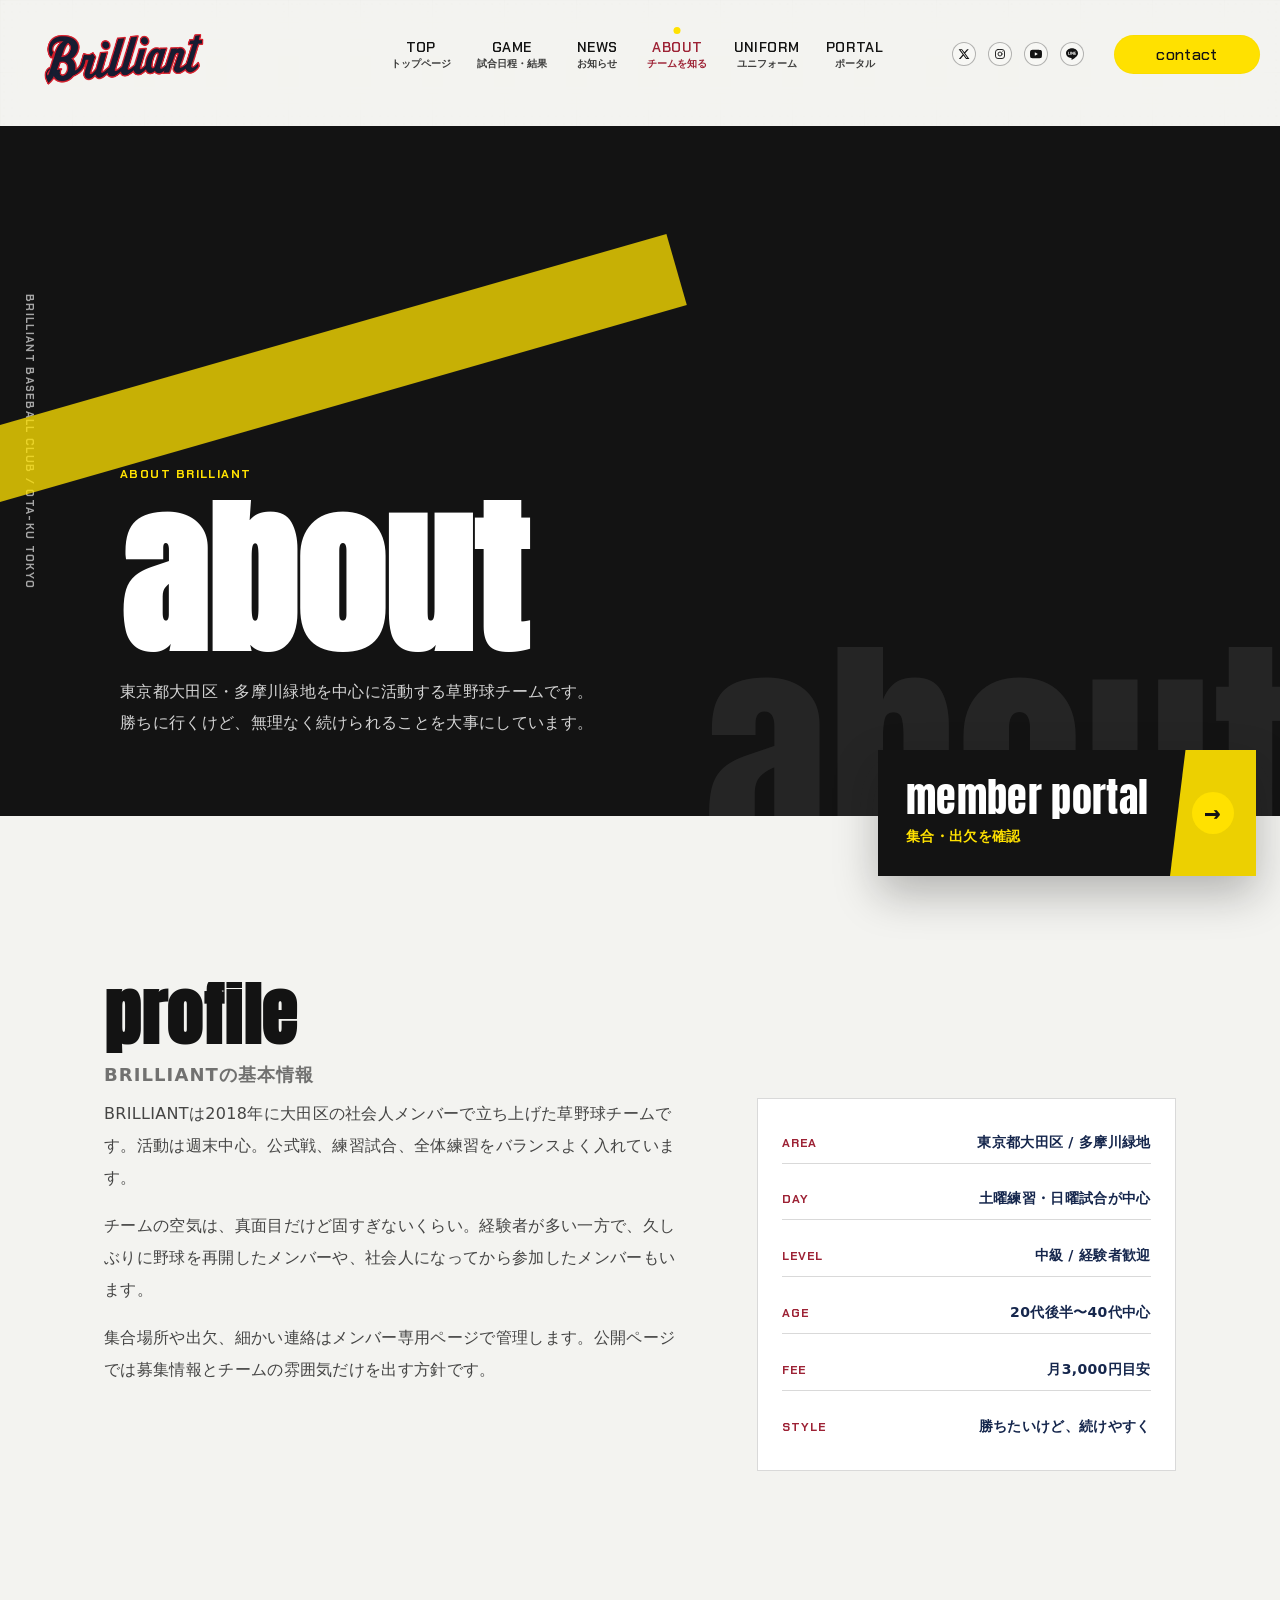
==== about.html @ ccdd15e2 "BRILLIANT草野球チームサイト 初回公開" ====
<!DOCTYPE html>
<html lang="ja">
<head>
<meta charset="UTF-8">
<meta name="viewport" content="width=device-width, initial-scale=1.0">
<title>ABOUT | BRILLIANT チーム紹介</title>
<meta name="description" content="BRILLIANTの活動エリア、レベル感、雰囲気、参加頻度、会費。">
<meta property="og:title" content="ABOUT | BRILLIANT チーム紹介">
<meta property="og:description" content="東京都大田区を拠点に活動する草野球チームBRILLIANTの紹介。">
<meta property="og:image" content="https://328ry.github.io/brilliant-baseball-club/images/ogp.webp?v=20260604-assets">
<meta property="og:type" content="website">
<meta property="og:url" content="https://328ry.github.io/brilliant-baseball-club/about.html">
<meta name="twitter:card" content="summary_large_image">
<meta name="twitter:image" content="https://328ry.github.io/brilliant-baseball-club/images/ogp.webp?v=20260604-assets">
<link rel="icon" href="images/favicon-transparent-192.webp?v=20260610-anim1" type="image/webp">
<link rel="preconnect" href="https://fonts.googleapis.com">
<link rel="preconnect" href="https://fonts.gstatic.com" crossorigin>
<link rel="stylesheet" href="https://fonts.googleapis.com/css2?family=Anton&family=Chakra+Petch:wght@400;500;600;700&display=swap">
<link rel="stylesheet" href="style.css?v=20260610-anim1">
<link rel="canonical" href="https://328ry.github.io/brilliant-baseball-club/about.html">
<script type="application/ld+json">
{
  "@context": "https://schema.org",
  "@type": "SportsTeam",
  "name": "BRILLIANT",
  "alternateName": "BRILLIANT Baseball Club",
  "sport": "Baseball",
  "foundingDate": "2018",
  "areaServed": "東京都大田区",
  "location": {
    "@type": "Place",
    "name": "多摩川緑地",
    "address": { "@type": "PostalAddress", "addressRegion": "東京都", "addressLocality": "大田区", "addressCountry": "JP" }
  },
  "memberOf": { "@type": "SportsOrganization", "name": "東京シニア野球連盟 大田支部" }
}
</script>
</head>
<body>
<a class="skip-link" href="#main">メインコンテンツへスキップ</a>

<header class="site-header" data-header>
  <div class="site-header__inner">
    <a href="index.html" class="site-header__logo" aria-label="BRILLIANT ホームへ">
      <img class="site-header__logo-img" src="images/source_20260604_uniform_assets/brilliant-script-logo-transparent-720.webp?v=20260610-anim1" alt="BRILLIANT">
    </a>
    <nav class="site-nav" data-nav>
      <ul class="site-nav__list">
        <li><a href="index.html" class="site-nav__link"><span>TOP</span><small>トップページ</small></a></li>
        <li><a href="games.html" class="site-nav__link"><span>GAME</span><small>試合日程・結果</small></a></li>
        <li><a href="news.html" class="site-nav__link"><span>NEWS</span><small>お知らせ</small></a></li>
        <li><a href="about.html" class="site-nav__link is-current active"><span>ABOUT</span><small>チームを知る</small></a></li>
        <li><a href="gallery.html" class="site-nav__link"><span>UNIFORM</span><small>ユニフォーム</small></a></li>
        <li><a href="member.html" class="site-nav__link"><span>PORTAL</span><small>ポータル</small></a></li>
        <li class="site-nav__mobile-contact"><a href="join.html" class="site-nav__link site-nav__link--cta"><span>CONTACT</span><small>お問い合わせ</small></a></li>
      </ul>
    <div class="site-nav__socials" aria-label="SNSリンク">
      <a href="join.html#contact" aria-label="X"><svg viewBox="0 0 24 24" fill="currentColor" aria-hidden="true"><path d="M18.244 2.25h3.308l-7.227 8.26 8.502 11.24H16.17l-5.214-6.817L4.99 21.75H1.68l7.73-8.835L1.254 2.25H8.08l4.713 6.231zm-1.161 17.52h1.833L7.084 4.126H5.117z"/></svg></a>
      <a href="join.html#contact" aria-label="Instagram"><svg viewBox="0 0 24 24" fill="none" stroke="currentColor" stroke-width="1.8" stroke-linecap="round" stroke-linejoin="round" aria-hidden="true"><rect x="3" y="3" width="18" height="18" rx="5"/><circle cx="12" cy="12" r="4"/><circle cx="17.5" cy="6.5" r="0.9" fill="currentColor" stroke="none"/></svg></a>
      <a href="join.html#contact" aria-label="YouTube"><svg viewBox="0 0 24 24" fill="currentColor" aria-hidden="true"><path d="M23.5 6.2a3 3 0 0 0-2.1-2.1C19.5 3.5 12 3.5 12 3.5s-7.5 0-9.4.5A3 3 0 0 0 .5 6.2C0 8.1 0 12 0 12s0 3.9.5 5.8a3 3 0 0 0 2.1 2.1c1.9.5 9.4.5 9.4.5s7.5 0 9.4-.5a3 3 0 0 0 2.1-2.1C24 15.9 24 12 24 12s0-3.9-.5-5.8zM9.6 15.5V8.5L15.7 12 9.6 15.5z"/></svg></a>
      <a href="join.html#contact" aria-label="LINE"><svg viewBox="0 0 24 24" fill="currentColor" aria-hidden="true"><path d="M19.37 9.86c.35 0 .63.29.63.63s-.28.63-.63.63h-1.76v1.13h1.76c.35 0 .63.28.63.63 0 .35-.28.63-.63.63h-2.39c-.35 0-.63-.28-.63-.63V8.11c0-.35.28-.63.63-.63h2.39c.35 0 .63.28.63.63 0 .35-.28.63-.63.63h-1.76v1.13h1.76zm-3.86 3.02c0 .27-.17.51-.43.6-.06.02-.13.03-.2.03-.21 0-.39-.09-.51-.25l-2.44-3.32v2.94c0 .35-.28.63-.63.63s-.63-.28-.63-.63V8.11c0-.27.17-.51.43-.6.06-.02.14-.03.2-.03.2 0 .38.1.5.25l2.46 3.33V8.11c0-.35.28-.63.63-.63s.63.28.63.63v4.77zm-5.74 0c0 .35-.28.63-.63.63s-.63-.28-.63-.63V8.11c0-.35.28-.63.63-.63s.63.28.63.63v4.77zm-2.47.63H4.92c-.35 0-.63-.28-.63-.63V8.11c0-.35.28-.63.63-.63s.63.28.63.63v4.14h1.75c.35 0 .63.28.63.63s-.28.63-.63.63M24 10.31C24 4.94 18.62.57 12 .57S0 4.94 0 10.31c0 4.81 4.27 8.84 10.04 9.61.39.08.92.26 1.06.59.12.3.08.77.04 1.08l-.16 1.02c-.05.3-.24 1.19 1.05.65 1.29-.54 6.92-4.08 9.44-6.98C23.18 14.39 24 12.46 24 10.31"/></svg></a>
    </div>
    </nav>
    <div class="site-header__socials" aria-label="SNSリンク">
      <a href="join.html#contact" aria-label="X"><svg viewBox="0 0 24 24" fill="currentColor" aria-hidden="true"><path d="M18.244 2.25h3.308l-7.227 8.26 8.502 11.24H16.17l-5.214-6.817L4.99 21.75H1.68l7.73-8.835L1.254 2.25H8.08l4.713 6.231zm-1.161 17.52h1.833L7.084 4.126H5.117z"/></svg></a>
      <a href="join.html#contact" aria-label="Instagram"><svg viewBox="0 0 24 24" fill="none" stroke="currentColor" stroke-width="1.8" stroke-linecap="round" stroke-linejoin="round" aria-hidden="true"><rect x="3" y="3" width="18" height="18" rx="5"/><circle cx="12" cy="12" r="4"/><circle cx="17.5" cy="6.5" r="0.9" fill="currentColor" stroke="none"/></svg></a>
      <a href="join.html#contact" aria-label="YouTube"><svg viewBox="0 0 24 24" fill="currentColor" aria-hidden="true"><path d="M23.5 6.2a3 3 0 0 0-2.1-2.1C19.5 3.5 12 3.5 12 3.5s-7.5 0-9.4.5A3 3 0 0 0 .5 6.2C0 8.1 0 12 0 12s0 3.9.5 5.8a3 3 0 0 0 2.1 2.1c1.9.5 9.4.5 9.4.5s7.5 0 9.4-.5a3 3 0 0 0 2.1-2.1C24 15.9 24 12 24 12s0-3.9-.5-5.8zM9.6 15.5V8.5L15.7 12 9.6 15.5z"/></svg></a>
      <a href="join.html#contact" aria-label="LINE"><svg viewBox="0 0 24 24" fill="currentColor" aria-hidden="true"><path d="M19.37 9.86c.35 0 .63.29.63.63s-.28.63-.63.63h-1.76v1.13h1.76c.35 0 .63.28.63.63 0 .35-.28.63-.63.63h-2.39c-.35 0-.63-.28-.63-.63V8.11c0-.35.28-.63.63-.63h2.39c.35 0 .63.28.63.63 0 .35-.28.63-.63.63h-1.76v1.13h1.76zm-3.86 3.02c0 .27-.17.51-.43.6-.06.02-.13.03-.2.03-.21 0-.39-.09-.51-.25l-2.44-3.32v2.94c0 .35-.28.63-.63.63s-.63-.28-.63-.63V8.11c0-.27.17-.51.43-.6.06-.02.14-.03.2-.03.2 0 .38.1.5.25l2.46 3.33V8.11c0-.35.28-.63.63-.63s.63.28.63.63v4.77zm-5.74 0c0 .35-.28.63-.63.63s-.63-.28-.63-.63V8.11c0-.35.28-.63.63-.63s.63.28.63.63v4.77zm-2.47.63H4.92c-.35 0-.63-.28-.63-.63V8.11c0-.35.28-.63.63-.63s.63.28.63.63v4.14h1.75c.35 0 .63.28.63.63s-.28.63-.63.63M24 10.31C24 4.94 18.62.57 12 .57S0 4.94 0 10.31c0 4.81 4.27 8.84 10.04 9.61.39.08.92.26 1.06.59.12.3.08.77.04 1.08l-.16 1.02c-.05.3-.24 1.19 1.05.65 1.29-.54 6.92-4.08 9.44-6.98C23.18 14.39 24 12.46 24 10.31"/></svg></a>
    </div>
    <a class="site-header__contact" href="join.html">contact</a>
    <button class="nav-toggle" data-nav-toggle aria-label="メニューを開く" aria-expanded="false">
      <span></span><span></span><span></span>
    </button>
  </div>
</header>

<a class="av-ticket" href="member.html">
  <span>member portal</span>
  <b>集合・出欠を確認</b>
</a>

<main id="main" class="av-subpage av-subpage--about">
<section class="page-hero">
  <div class="page-hero__media">
    <img src="images/hero-team.webp" alt="">
  </div>
  <div class="page-hero__inner">
    <p class="page-hero__eyebrow">ABOUT BRILLIANT</p>
    <h1 class="page-hero__title">about</h1>
    <p class="page-hero__lead">東京都大田区・多摩川緑地を中心に活動する草野球チームです。<br>勝ちに行くけど、無理なく続けられることを大事にしています。</p>
  </div>
</section>

<section class="team-story js-fadeup fade-in">
  <div class="container">
    <div class="section-head">
      <p class="section-head__eyebrow">PROFILE</p>
      <h2 class="section-head__title">BRILLIANTの基本情報</h2>
    </div>
    <div class="team-story__grid">
      <div class="team-story__text">
        <p>BRILLIANTは2018年に大田区の社会人メンバーで立ち上げた草野球チームです。活動は週末中心。公式戦、練習試合、全体練習をバランスよく入れています。</p>
        <p>チームの空気は、真面目だけど固すぎないくらい。経験者が多い一方で、久しぶりに野球を再開したメンバーや、社会人になってから参加したメンバーもいます。</p>
        <p>集合場所や出欠、細かい連絡はメンバー専用ページで管理します。公開ページでは募集情報とチームの雰囲気だけを出す方針です。</p>
      </div>
      <ul class="team-story__facts">
        <li><span>AREA</span><b>東京都大田区 / 多摩川緑地</b></li>
        <li><span>DAY</span><b>土曜練習・日曜試合が中心</b></li>
        <li><span>LEVEL</span><b>中級 / 経験者歓迎</b></li>
        <li><span>AGE</span><b>20代後半〜40代中心</b></li>
        <li><span>FEE</span><b>月3,000円目安</b></li>
        <li><span>STYLE</span><b>勝ちたいけど、続けやすく</b></li>
      </ul>
    </div>
  </div>
</section>

<section class="about-values js-fadeup fade-in">
  <div class="container">
    <div class="section-head">
      <p class="section-head__eyebrow">TEAM STYLE</p>
      <h2 class="section-head__title">大事にしていること</h2>
    </div>
    <ul class="value-grid">
      <li><span>01</span><h3>出欠は早めに</h3><p>人数がギリギリになりやすい草野球だからこそ、参加・欠席・遅刻を早めに共有します。</p></li>
      <li><span>02</span><h3>連絡は見える場所に</h3><p>集合場所、ユニフォーム、雨天判断はメンバー専用ページに集約します。</p></li>
      <li><span>03</span><h3>勝ち負けを引きずりすぎない</h3><p>反省はする。でも次の週にまた来やすい雰囲気を大事にします。</p></li>
    </ul>
  </div>
</section>
</main>

<footer class="site-footer">
  <div class="container">
    <div class="site-footer__top">
      <div class="site-footer__brand">
        <a href="index.html" class="site-footer__logo site-footer__logo--image" aria-label="BRILLIANT ホームへ"><img src="images/source_20260604_uniform_assets/brilliant-script-logo-transparent-720.webp?v=20260610-anim1" alt="BRILLIANT"></a>
        <p class="site-footer__addr">東京都大田区・多摩川河川敷を本拠地とする草野球チーム<br>東京シニア野球連盟 大田支部所属</p>
        <ul class="site-footer__socials" aria-label="SNSリンク">
          <li><a href="join.html#contact" aria-label="X"><svg viewBox="0 0 24 24" fill="currentColor" aria-hidden="true"><path d="M18.244 2.25h3.308l-7.227 8.26 8.502 11.24H16.17l-5.214-6.817L4.99 21.75H1.68l7.73-8.835L1.254 2.25H8.08l4.713 6.231zm-1.161 17.52h1.833L7.084 4.126H5.117z"/></svg></a></li>
          <li><a href="join.html#contact" aria-label="Instagram"><svg viewBox="0 0 24 24" fill="none" stroke="currentColor" stroke-width="1.8" stroke-linecap="round" stroke-linejoin="round" aria-hidden="true"><rect x="3" y="3" width="18" height="18" rx="5"/><circle cx="12" cy="12" r="4"/><circle cx="17.5" cy="6.5" r="0.9" fill="currentColor" stroke="none"/></svg></a></li>
          <li><a href="join.html#contact" aria-label="YouTube"><svg viewBox="0 0 24 24" fill="currentColor" aria-hidden="true"><path d="M23.5 6.2a3 3 0 0 0-2.1-2.1C19.5 3.5 12 3.5 12 3.5s-7.5 0-9.4.5A3 3 0 0 0 .5 6.2C0 8.1 0 12 0 12s0 3.9.5 5.8a3 3 0 0 0 2.1 2.1c1.9.5 9.4.5 9.4.5s7.5 0 9.4-.5a3 3 0 0 0 2.1-2.1C24 15.9 24 12 24 12s0-3.9-.5-5.8zM9.6 15.5V8.5L15.7 12 9.6 15.5z"/></svg></a></li>
          <li><a href="join.html#contact" aria-label="LINE"><svg viewBox="0 0 24 24" fill="currentColor" aria-hidden="true"><path d="M19.37 9.86c.35 0 .63.29.63.63s-.28.63-.63.63h-1.76v1.13h1.76c.35 0 .63.28.63.63 0 .35-.28.63-.63.63h-2.39c-.35 0-.63-.28-.63-.63V8.11c0-.35.28-.63.63-.63h2.39c.35 0 .63.28.63.63 0 .35-.28.63-.63.63h-1.76v1.13h1.76zm-3.86 3.02c0 .27-.17.51-.43.6-.06.02-.13.03-.2.03-.21 0-.39-.09-.51-.25l-2.44-3.32v2.94c0 .35-.28.63-.63.63s-.63-.28-.63-.63V8.11c0-.27.17-.51.43-.6.06-.02.14-.03.2-.03.2 0 .38.1.5.25l2.46 3.33V8.11c0-.35.28-.63.63-.63s.63.28.63.63v4.77zm-5.74 0c0 .35-.28.63-.63.63s-.63-.28-.63-.63V8.11c0-.35.28-.63.63-.63s.63.28.63.63v4.77zm-2.47.63H4.92c-.35 0-.63-.28-.63-.63V8.11c0-.35.28-.63.63-.63s.63.28.63.63v4.14h1.75c.35 0 .63.28.63.63s-.28.63-.63.63M24 10.31C24 4.94 18.62.57 12 .57S0 4.94 0 10.31c0 4.81 4.27 8.84 10.04 9.61.39.08.92.26 1.06.59.12.3.08.77.04 1.08l-.16 1.02c-.05.3-.24 1.19 1.05.65 1.29-.54 6.92-4.08 9.44-6.98C23.18 14.39 24 12.46 24 10.31"/></svg></a></li>
        </ul>
      </div>
      <nav class="site-footer__nav" aria-label="フッターナビゲーション">
        <ul>
          <li><a href="index.html"><span>HOME</span><small>トップページ</small></a></li>
          <li><a href="about.html"><span>ABOUT</span><small>チームを知る</small></a></li>
          <li><a href="news.html"><span>NEWS</span><small>お知らせ</small></a></li>
          <li><a href="join.html"><span>JOIN</span><small>参加する</small></a></li>
          <li><a href="member.html"><span>PORTAL</span><small>ポータル</small></a></li>
        </ul>
      </nav>
    </div>
    <div class="site-footer__bottom">
      <p>&copy; 2026 BRILLIANT Baseball Club. All Rights Reserved.</p>
      <p class="site-footer__est">EST. 2018 / OTA-KU TOKYO</p>
    </div>
  </div>
</footer>
<script src="common.js?v=20260610-anim1" defer></script>
</body>
</html>
---- style.css ----
/* ============================================
   BRILLIANT Baseball Club — style.css
   Design tokens: see DESIGN.md
   ============================================ */

:root {
  /* Colors (DESIGN.md §1命名テーマ準拠) */
  --chalk: #FFFFFF;
  --field-navy: #15264C;
  --field-navy-deep: #0A1730;
  --hit-red: #9D2235;
  --leather: #5A3A22;
  --turf-shadow: #F2EFE9;
  --strikeline: #E6E4DF;
  --night: #1A1A1A;
  --dugout: #5A5A55;

  /* Layout */
  --container-max: 1280px;
  --container-pad: 32px;
  --header-h: 80px;

  /* Spacing */
  --sp-xs: 4px;
  --sp-sm: 8px;
  --sp-md: 16px;
  --sp-lg: 24px;
  --sp-xl: 40px;
  --sp-2xl: 64px;
  --sp-3xl: 96px;

  /* Type */
  --ff-jp: system-ui, -apple-system, BlinkMacSystemFont, "Hiragino Kaku Gothic ProN", "Yu Gothic", sans-serif;
  --ff-en: "Chakra Petch", system-ui, sans-serif;
  --ff-mono: ui-monospace, "SFMono-Regular", Menlo, Consolas, monospace;

  /* Animation */
  --ease: cubic-bezier(0.22, 1, 0.14, 1);
  --dur-fast: 0.2s;
  --dur-med: 0.3s;
  --dur-slow: 0.6s;

  /* Radius */
  --r-micro: 3px;
  --r-std: 8px;
}

/* Reset */
*, *::before, *::after { box-sizing: border-box; margin: 0; padding: 0; }
html { scroll-behavior: smooth; -webkit-text-size-adjust: 100%; }
body {
  font-family: var(--ff-jp);
  font-size: 16px;
  line-height: 1.7;
  letter-spacing: 0.04em;
  color: var(--night);
  background: var(--chalk);
  -webkit-font-smoothing: antialiased;
}
img { max-width: 100%; display: block; height: auto; }
a { color: inherit; text-decoration: none; transition: opacity var(--dur-med) var(--ease); }
a:hover { opacity: 0.6; }
button { font: inherit; cursor: pointer; background: none; border: 0; color: inherit; }
ul, ol { list-style: none; }
table { border-collapse: collapse; width: 100%; }
:focus-visible { outline: 2px solid var(--av-black); outline-offset: 2px; border-radius: 2px; }

/* Container */
.container {
  max-width: var(--container-max);
  padding-inline: var(--container-pad);
  margin-inline: auto;
}

/* ============================================
   HEADER
   ============================================ */
.site-header {
  position: sticky;
  top: 0;
  left: 0;
  width: 100%;
  height: var(--header-h);
  background: var(--chalk);
  border-bottom: 1px solid var(--strikeline);
  z-index: 100;
  transition: box-shadow var(--dur-med) var(--ease);
}
.site-header.is-scrolled {
  box-shadow: 0 2px 12px rgba(10, 23, 48, 0.08);
}
.site-header__inner {
  max-width: var(--container-max);
  height: 100%;
  margin-inline: auto;
  padding-inline: var(--container-pad);
  display: flex;
  align-items: center;
  justify-content: space-between;
  gap: var(--sp-xl);
}
.site-header__logo {
  display: flex;
  align-items: center;
  gap: var(--sp-sm);
  font-family: var(--ff-en);
  font-weight: 800;
  letter-spacing: 0.06em;
  color: var(--field-navy);
}
.site-header__logo:hover { opacity: 1; }
.site-header__logo:hover .logo-mark { background: var(--hit-red); }
.site-header__logo-img {
  display: block;
  width: clamp(168px, 15vw, 230px);
  height: auto;
}
.logo-mark {
  display: inline-flex;
  align-items: center;
  justify-content: center;
  width: 36px;
  height: 36px;
  background: var(--field-navy);
  color: var(--chalk);
  font-family: var(--ff-en);
  font-weight: 900;
  font-size: 22px;
  border-radius: var(--r-micro);
  transition: background var(--dur-med) var(--ease);
}
.logo-text { font-size: 22px; }

/* NAV */
.site-nav__list {
  display: flex;
  align-items: center;
  gap: var(--sp-xl);
}
.site-nav__link {
  position: relative;
  font-family: var(--ff-en);
  font-weight: 700;
  font-size: 14px;
  letter-spacing: 0.1em;
  color: var(--field-navy);
  padding-block: 8px;
  display: inline-block;
}
.site-nav__link::after {
  content: "";
  position: absolute;
  left: 0;
  bottom: 0;
  width: 0;
  height: 2px;
  background: var(--hit-red);
  transition: width var(--dur-med) var(--ease);
}
.site-nav__link:hover {
  opacity: 1;
}
.site-nav__link:hover::after,
.site-nav__link.is-current::after {
  width: 100%;
}
.site-nav__link--cta {
  background: var(--field-navy);
  color: var(--chalk);
  padding: 10px 20px;
  border-radius: var(--r-micro);
  transition: background var(--dur-med) var(--ease);
}
.site-nav__link--cta::after { display: none; }
.site-nav__link--cta:hover {
  background: var(--hit-red);
  opacity: 1;
}
.site-nav__link--cta.is-current { background: var(--hit-red); }

/* Nav toggle (mobile) */
.nav-toggle {
  display: none;
  width: 44px;
  height: 44px;
  position: relative;
}
.nav-toggle span {
  position: absolute;
  left: 8px;
  right: 8px;
  height: 2px;
  background: var(--field-navy);
  transition: transform var(--dur-med) var(--ease), opacity var(--dur-fast) var(--ease), top var(--dur-med) var(--ease);
}
.nav-toggle span:nth-child(1) { top: 15px; }
.nav-toggle span:nth-child(2) { top: 22px; }
.nav-toggle span:nth-child(3) { top: 29px; }
.nav-toggle.is-open span:nth-child(1) { top: 22px; transform: rotate(45deg); }
.nav-toggle.is-open span:nth-child(2) { opacity: 0; }
.nav-toggle.is-open span:nth-child(3) { top: 22px; transform: rotate(-45deg); }

/* ============================================
   TOPICS TICKER
   ============================================ */
.topics-ticker {
  background: var(--chalk);
  border-bottom: 1px solid var(--strikeline);
  height: 56px;
  overflow: hidden;
}
.topics-ticker__inner {
  max-width: var(--container-max);
  margin-inline: auto;
  padding-inline: var(--container-pad);
  height: 100%;
  display: flex;
  align-items: center;
  gap: var(--sp-lg);
}
.topics-ticker__label {
  flex: none;
  font-family: var(--ff-en);
  font-weight: 800;
  font-size: 13px;
  letter-spacing: 0.12em;
  color: var(--chalk);
  background: var(--hit-red);
  padding: 6px 12px;
  border-radius: var(--r-micro);
}
.topics-ticker__viewport {
  flex: 1;
  overflow: hidden;
  position: relative;
}
.topics-ticker__list {
  display: flex;
  gap: var(--sp-xl);
  white-space: nowrap;
  animation: ticker-scroll 40s linear infinite;
}
.topics-ticker__list:hover { animation-play-state: paused; }
.topics-ticker__list li {
  display: inline-flex;
  align-items: center;
  gap: var(--sp-md);
  font-size: 14px;
  color: var(--night);
}
.topics-ticker__list time {
  font-family: var(--ff-en);
  font-weight: 500;
  color: var(--dugout);
}
.topics-ticker__list .cat {
  font-family: var(--ff-en);
  font-weight: 700;
  font-size: 11px;
  letter-spacing: 0.08em;
  color: var(--field-navy);
  border: 1px solid var(--strikeline);
  padding: 2px 8px;
  border-radius: var(--r-micro);
}
.topics-ticker__list a:hover { color: var(--hit-red); opacity: 1; }

@keyframes ticker-scroll {
  from { transform: translateX(0); }
  to { transform: translateX(-50%); }
}

/* ============================================
   HERO
   ============================================ */
.hero {
  position: relative;
  height: min(85vh, 720px);
  min-height: 560px;
  overflow: hidden;
  color: var(--chalk);
  display: flex;
  align-items: flex-end;
}
.hero__media {
  position: absolute;
  inset: 0;
  z-index: 0;
  overflow: hidden;
}
.hero__media img {
  width: 100%;
  height: 100%;
  object-fit: cover;
  filter: brightness(0.7);
  animation: hero-zoom 16s ease-out forwards;
}
@keyframes hero-zoom {
  from { transform: scale(1.05); }
  to { transform: scale(1); }
}
.hero__overlay {
  position: absolute;
  inset: 0;
  z-index: 1;
  background: linear-gradient(180deg, rgba(10, 23, 48, 0.2) 0%, rgba(10, 23, 48, 0.6) 100%);
}
.hero__inner {
  position: relative;
  z-index: 2;
  max-width: var(--container-max);
  width: 100%;
  margin-inline: auto;
  padding: var(--sp-xl) var(--container-pad) var(--sp-lg);
}
.hero__eyebrow {
  font-family: var(--ff-en);
  font-weight: 700;
  font-size: 13px;
  letter-spacing: 0.16em;
  color: var(--hit-red);
  text-transform: uppercase;
  margin-bottom: var(--sp-md);
}
.hero__title {
  font-family: var(--ff-jp);
  font-weight: 900;
  font-size: clamp(36px, 5vw, 64px);
  line-height: 1.15;
  letter-spacing: 0.02em;
  margin-bottom: var(--sp-lg);
}
.hero__title span { display: block; opacity: 0; transform: translateY(40px); animation: hero-line var(--dur-slow) var(--ease) forwards; }
.hero__title span:nth-child(1) { animation-delay: 0.2s; }
.hero__title span:nth-child(2) { animation-delay: 0.4s; }
.hero__title span:nth-child(3) { animation-delay: 0.6s; }
@keyframes hero-line { to { opacity: 1; transform: translateY(0); } }

.hero__lead {
  max-width: 640px;
  font-size: 15px;
  line-height: 1.9;
  margin-bottom: var(--sp-xl);
  opacity: 0;
  transform: translateY(20px);
  animation: hero-line var(--dur-slow) var(--ease) 0.9s forwards;
}
.hero__actions {
  display: flex;
  flex-wrap: wrap;
  gap: var(--sp-md);
  opacity: 0;
  transform: translateY(20px);
  animation: hero-line var(--dur-slow) var(--ease) 1.1s forwards;
}
.hero__scroll {
  position: absolute;
  bottom: var(--sp-lg);
  right: var(--container-pad);
  z-index: 2;
  font-family: var(--ff-en);
  font-weight: 700;
  font-size: 11px;
  letter-spacing: 0.2em;
  color: var(--chalk);
  display: flex;
  align-items: center;
  gap: var(--sp-md);
}
.hero__scroll-line {
  display: block;
  width: 60px;
  height: 1px;
  background: var(--chalk);
  position: relative;
  overflow: hidden;
}
.hero__scroll-line::after {
  content: "";
  position: absolute;
  inset: 0;
  background: var(--hit-red);
  transform: translateX(-100%);
  animation: scroll-line 2.4s var(--ease) infinite;
}
@keyframes scroll-line {
  0% { transform: translateX(-100%); }
  50% { transform: translateX(0); }
  100% { transform: translateX(100%); }
}

/* PAGE HERO (下層用) */
.page-hero {
  position: relative;
  height: min(48vh, 420px);
  min-height: 320px;
  overflow: hidden;
  color: var(--chalk);
  display: flex;
  align-items: center;
}
.page-hero__media { position: absolute; inset: 0; z-index: 0; }
.page-hero__media img { width: 100%; height: 100%; object-fit: cover; filter: brightness(0.55); }
.page-hero__media::after {
  content: ""; position: absolute; inset: 0;
  background: linear-gradient(180deg, rgba(5,14,38,0.2), rgba(5,14,38,0.55));
}
.page-hero__inner {
  position: relative; z-index: 2;
  max-width: var(--container-max); width: 100%;
  margin-inline: auto; padding: var(--sp-2xl) var(--container-pad);
}
.page-hero__eyebrow {
  font-family: var(--ff-en); font-weight: 700; font-size: 12px;
  letter-spacing: 0.18em; text-transform: uppercase; color: var(--hit-red);
  margin-bottom: var(--sp-md);
}
.page-hero__title {
  font-family: var(--ff-jp); font-weight: 900;
  font-size: clamp(32px, 5vw, 56px); line-height: 1.2;
  margin-bottom: var(--sp-lg);
}
.page-hero__lead { font-size: 15px; line-height: 1.9; max-width: 620px; }

/* ============================================
   BUTTONS
   ============================================ */
.btn {
  display: inline-flex;
  align-items: center;
  justify-content: center;
  gap: var(--sp-sm);
  padding: 14px 32px;
  font-family: var(--ff-en);
  font-weight: 700;
  font-size: 14px;
  letter-spacing: 0.1em;
  text-transform: uppercase;
  border-radius: var(--r-micro);
  border: 1.5px solid transparent;
  transition: background var(--dur-med) var(--ease), color var(--dur-med) var(--ease), border-color var(--dur-med) var(--ease);
  cursor: pointer;
}
.btn:hover { opacity: 1; }
.btn--primary { background: var(--field-navy); color: var(--chalk); }
.btn--primary:hover { background: var(--hit-red); }
.btn--ghost { background: transparent; color: var(--chalk); border-color: var(--chalk); }
.btn--ghost:hover { background: var(--chalk); color: var(--field-navy); }
.btn--accent { background: var(--hit-red); color: var(--chalk); padding: 16px 40px; font-size: 15px; }
.btn--accent:hover { background: var(--field-navy-deep); }
.btn--block { width: 100%; }

/* ============================================
   SECTION HEAD
   ============================================ */
section { padding-block: clamp(56px, 8vw, 96px); }

.section-head {
  margin-bottom: var(--sp-2xl);
}
.section-head__eyebrow {
  font-family: var(--ff-en);
  font-weight: 700;
  font-size: 13px;
  letter-spacing: 0.16em;
  color: var(--hit-red);
  text-transform: uppercase;
  margin-bottom: var(--sp-sm);
}
.section-head__title {
  font-family: var(--ff-jp);
  font-weight: 900;
  font-size: clamp(26px, 3.6vw, 40px);
  line-height: 1.3;
  color: var(--field-navy);
  position: relative;
  padding-left: var(--sp-md);
}
.section-head__title::before {
  content: "";
  position: absolute;
  left: 0;
  top: 0.18em;
  width: 4px;
  height: 0.95em;
  background: var(--hit-red);
}
.section-head--invert .section-head__title { color: var(--chalk); }
.section-head--invert .section-head__eyebrow { color: var(--hit-red); }

.section-foot {
  margin-top: var(--sp-xl);
  text-align: right;
}
.link-arrow {
  font-family: var(--ff-en);
  font-weight: 700;
  font-size: 13px;
  letter-spacing: 0.1em;
  color: var(--field-navy);
  text-transform: uppercase;
  border-bottom: 1px solid var(--field-navy);
  padding-bottom: 4px;
  transition: color var(--dur-med) var(--ease), border-color var(--dur-med) var(--ease);
}
.link-arrow::after { content: " →"; }
.link-arrow:hover { color: var(--hit-red); border-color: var(--hit-red); opacity: 1; }

/* ============================================
   NEXT MATCH
   ============================================ */
.next-match {
  position: relative;
  color: var(--chalk);
  overflow: hidden;
  background: var(--field-navy-deep);
}
.next-match__bg {
  position: absolute; inset: 0; z-index: 0;
}
.next-match__bg img {
  width: 100%; height: 100%; object-fit: cover;
  opacity: 0.25;
  filter: brightness(0.5) saturate(0.7);
}
.next-match .container { position: relative; z-index: 1; }
.next-match__card {
  background: rgba(10, 23, 48, 0.75);
  backdrop-filter: blur(10px);
  -webkit-backdrop-filter: blur(10px);
  border: 1px solid rgba(255, 255, 255, 0.08);
  border-radius: var(--r-std);
  padding: var(--sp-2xl);
  display: grid;
  gap: var(--sp-xl);
}
.next-match__meta {
  display: flex;
  flex-wrap: wrap;
  align-items: baseline;
  gap: var(--sp-lg);
  padding-bottom: var(--sp-lg);
  border-bottom: 1px solid rgba(255, 255, 255, 0.12);
}
.next-match__date {
  font-family: var(--ff-en);
  font-weight: 900;
  font-size: clamp(36px, 5vw, 56px);
  line-height: 1;
  letter-spacing: 0;
}
.next-match__date span { color: var(--hit-red); margin-inline: 2px; }
.next-match__date .dow {
  font-size: 16px;
  font-weight: 700;
  color: var(--hit-red);
  margin-left: var(--sp-md);
  letter-spacing: 0.16em;
  vertical-align: super;
}
.next-match__time {
  font-family: var(--ff-en);
  font-weight: 700;
  font-size: 18px;
  letter-spacing: 0.08em;
}
.next-match__league {
  font-size: 13px;
  color: rgba(255, 255, 255, 0.7);
}
.next-match__matchup {
  display: grid;
  grid-template-columns: 1fr auto 1fr;
  align-items: center;
  gap: var(--sp-xl);
}
.team {
  text-align: center;
  display: grid;
  gap: var(--sp-sm);
  justify-items: center;
}
.team__mark {
  width: 48px; height: 48px;
  display: inline-flex; align-items: center; justify-content: center;
  font-family: var(--ff-en);
  font-weight: 900;
  font-size: 18px;
  background: var(--hit-red);
  color: var(--chalk);
  border-radius: 50%;
  letter-spacing: 0;
}
.team--away .team__mark { background: rgba(255, 255, 255, 0.18); }
.team__name {
  font-family: var(--ff-en);
  font-weight: 800;
  font-size: clamp(20px, 2.4vw, 28px);
  letter-spacing: 0.04em;
}
.team__sub {
  font-size: 12px;
  color: rgba(255, 255, 255, 0.65);
}
.vs {
  font-family: var(--ff-en);
  font-weight: 800;
  font-size: clamp(28px, 4vw, 44px);
  color: var(--hit-red);
  letter-spacing: 0;
}
.next-match__venue {
  padding-top: var(--sp-lg);
  border-top: 1px solid rgba(255, 255, 255, 0.12);
  display: flex;
  flex-wrap: wrap;
  align-items: baseline;
  gap: var(--sp-md);
}
.next-match__venue p:first-child {
  font-weight: 700;
  font-size: 16px;
}
.next-match__venue .sub {
  font-size: 12px;
  color: rgba(255, 255, 255, 0.6);
}

/* ============================================
   LATEST RESULTS (Result Cards)
   ============================================ */
.latest-results { background: var(--chalk); }
.result-grid {
  display: grid;
  grid-template-columns: repeat(3, 1fr);
  gap: var(--sp-lg);
}
.result-card {
  background: var(--chalk);
  border: 1px solid var(--strikeline);
  border-radius: var(--r-std);
  padding: var(--sp-lg);
  display: grid;
  gap: var(--sp-md);
  transition: transform var(--dur-med) var(--ease), box-shadow var(--dur-med) var(--ease);
}
.result-card:hover {
  transform: translateY(-2px);
  box-shadow: 0 8px 24px rgba(21, 38, 76, 0.08);
}
.result-card__top {
  display: flex;
  justify-content: space-between;
  align-items: center;
}
.result-card__date {
  font-family: var(--ff-en);
  font-weight: 500;
  font-size: 13px;
  color: var(--dugout);
  letter-spacing: 0.06em;
}
.result-card__league {
  font-size: 12px;
  color: var(--dugout);
}
.result-card__venue {
  font-size: 12px;
  color: var(--dugout);
  padding-top: var(--sp-sm);
  border-top: 1px solid var(--strikeline);
}

/* SCORE */
.score {
  background: var(--turf-shadow);
  border-radius: var(--r-micro);
  padding: var(--sp-md);
  display: grid;
  grid-template-columns: 1fr auto 1fr;
  align-items: center;
  gap: var(--sp-sm);
}
.score__side { text-align: center; }
.score__side--home .score__team { color: var(--field-navy); font-weight: 800; }
.score__team {
  font-family: var(--ff-en);
  font-size: 13px;
  font-weight: 700;
  color: var(--dugout);
  margin-bottom: 4px;
  letter-spacing: 0.04em;
}
.score__num {
  font-family: var(--ff-mono);
  font-weight: 700;
  font-size: 32px;
  line-height: 1;
  color: var(--night);
}
.score__sep {
  font-family: var(--ff-en);
  font-weight: 700;
  font-size: 20px;
  color: var(--hit-red);
}

/* BADGES */
.badge {
  display: inline-block;
  font-family: var(--ff-en);
  font-weight: 700;
  font-size: 11px;
  letter-spacing: 0.1em;
  text-transform: uppercase;
  padding: 4px 10px;
  border-radius: var(--r-micro);
  white-space: nowrap;
}
.badge--win { background: var(--hit-red); color: var(--chalk); }
.badge--lose { background: var(--dugout); color: var(--chalk); }
.badge--draw { background: var(--strikeline); color: var(--night); }
.badge--scheduled { background: var(--turf-shadow); color: var(--dugout); border: 1px solid var(--strikeline); }
.badge--game { background: var(--field-navy); color: var(--chalk); }
.badge--practice { background: var(--turf-shadow); color: var(--field-navy); border: 1px solid var(--strikeline); }
.badge--event { background: var(--leather); color: var(--chalk); }

/* ============================================
   PICKUP
   ============================================ */
.pickup { background: var(--turf-shadow); }
.pickup-grid {
  display: grid;
  grid-template-columns: repeat(3, 1fr);
  gap: var(--sp-lg);
}
.pickup-card {
  background: var(--chalk);
  border: 1px solid var(--strikeline);
  border-radius: var(--r-std);
  overflow: hidden;
  transition: transform var(--dur-med) var(--ease), box-shadow var(--dur-med) var(--ease);
}
.pickup-card:hover {
  transform: translateY(-4px);
  box-shadow: 0 12px 32px rgba(21, 38, 76, 0.12);
}
.pickup-card__media {
  position: relative;
  aspect-ratio: 4 / 3;
  overflow: hidden;
}
.pickup-card__media img {
  width: 100%; height: 100%; object-fit: cover;
  filter: brightness(0.85);
  transition: transform var(--dur-slow) var(--ease);
}
.pickup-card:hover .pickup-card__media img { transform: scale(1.05); }
.pickup-card__no {
  position: absolute;
  bottom: var(--sp-md);
  right: var(--sp-md);
  font-family: var(--ff-en);
  font-weight: 900;
  font-size: 64px;
  line-height: 0.9;
  color: var(--chalk);
  text-shadow: 0 2px 12px rgba(0, 0, 0, 0.4);
  letter-spacing: -0.02em;
}
.pickup-card__body { padding: var(--sp-lg); }
.pickup-card__role {
  font-family: var(--ff-en);
  font-weight: 700;
  font-size: 12px;
  letter-spacing: 0.14em;
  color: var(--hit-red);
  text-transform: uppercase;
  margin-bottom: 4px;
}
.pickup-card__name {
  font-size: 22px;
  font-weight: 700;
  color: var(--field-navy);
  margin-bottom: var(--sp-md);
}
.pickup-card__stat {
  display: flex;
  align-items: baseline;
  gap: var(--sp-sm);
  margin-bottom: var(--sp-md);
  padding-block: var(--sp-sm);
  border-block: 1px solid var(--strikeline);
}
.pickup-card__stat span { font-size: 12px; color: var(--dugout); }
.pickup-card__stat b {
  font-family: var(--ff-mono);
  font-size: 24px;
  font-weight: 700;
  color: var(--night);
}
.pickup-card__comment { font-size: 13px; color: var(--dugout); line-height: 1.7; }

/* ============================================
   CULTURE BLOCK (split content)
   ============================================ */
.culture { background: var(--chalk); }
.culture-block {
  display: grid;
  grid-template-columns: 1.1fr 1fr;
  gap: var(--sp-2xl);
  align-items: center;
  margin-bottom: var(--sp-3xl);
}
.culture-block:last-child { margin-bottom: 0; }
.culture-block--reverse { grid-template-columns: 1fr 1.1fr; }
.culture-block--reverse .culture-block__media { order: 2; }
.culture-block--reverse .culture-block__body { order: 1; }
.culture-block__media {
  aspect-ratio: 4 / 3;
  overflow: hidden;
  border-radius: var(--r-std);
}
.culture-block__media img {
  width: 100%; height: 100%; object-fit: cover;
  transition: transform 1.2s var(--ease);
}
.culture-block:hover .culture-block__media img { transform: scale(1.04); }
.culture-block__num {
  font-family: var(--ff-en);
  font-weight: 900;
  font-size: 56px;
  line-height: 1;
  color: var(--hit-red);
  margin-bottom: var(--sp-md);
}
.culture-block__title {
  font-size: clamp(22px, 2.6vw, 30px);
  font-weight: 800;
  line-height: 1.5;
  color: var(--field-navy);
  margin-bottom: var(--sp-lg);
}
.culture-block__text {
  font-size: 15px;
  line-height: 1.95;
  color: var(--night);
}

/* ============================================
   SCHEDULE TABLE
   ============================================ */
.schedule { background: var(--turf-shadow); }
.schedule-table, .match-table, .record-table {
  width: 100%;
  background: var(--chalk);
  border-radius: var(--r-std);
  border: 1px solid var(--strikeline);
  overflow: hidden;
  font-size: 14px;
}
.schedule-table th, .match-table th, .record-table th {
  text-align: left;
  background: var(--field-navy);
  color: var(--chalk);
  font-family: var(--ff-en);
  font-weight: 700;
  font-size: 12px;
  letter-spacing: 0.1em;
  text-transform: uppercase;
  padding: 14px var(--sp-md);
}
.schedule-table td, .match-table td, .record-table td {
  padding: 14px var(--sp-md);
  border-top: 1px solid var(--strikeline);
  vertical-align: middle;
}
.schedule-table tr:hover td, .match-table tr:hover td, .record-table tr:hover td {
  background: var(--turf-shadow);
}
.schedule-table td:first-child, .match-table td:first-child, .record-table td:first-child {
  font-family: var(--ff-en);
  font-weight: 700;
  color: var(--field-navy);
}
.match-table td:nth-child(2),
.record-table td:nth-child(1) { font-family: var(--ff-en); font-weight: 700; }
.record-table td:nth-child(2),
.record-table td:nth-child(3),
.record-table td:nth-child(4),
.record-table td:nth-child(5) {
  font-family: var(--ff-mono);
  font-weight: 500;
}
.table-wrap { overflow-x: auto; }

/* ============================================
   NEWS LIST
   ============================================ */
.news { background: var(--turf-shadow); }
.news-list {
  background: var(--chalk);
  border: 1px solid var(--strikeline);
  border-radius: var(--r-std);
  overflow: hidden;
}
.news-list li {
  display: flex;
  align-items: center;
  gap: var(--sp-lg);
  padding: var(--sp-lg);
  border-bottom: 1px solid var(--strikeline);
  transition: background var(--dur-fast) var(--ease);
}
.news-list li:last-child { border-bottom: 0; }
.news-list li:hover { background: var(--turf-shadow); }
.news-list time {
  flex: none;
  font-family: var(--ff-en);
  font-weight: 700;
  font-size: 13px;
  color: var(--field-navy);
  letter-spacing: 0.06em;
}
.news-list .cat {
  flex: none;
  font-family: var(--ff-en);
  font-weight: 700;
  font-size: 11px;
  letter-spacing: 0.1em;
  color: var(--hit-red);
  border: 1px solid var(--hit-red);
  padding: 2px 8px;
  border-radius: var(--r-micro);
  text-transform: uppercase;
}
.news-list a {
  flex: 1;
  font-size: 14px;
  color: var(--night);
  line-height: 1.6;
}
.news-list a:hover { color: var(--hit-red); opacity: 1; }

/* ============================================
   SNS / CHANNEL
   ============================================ */
.sns { background: var(--field-navy-deep); color: var(--chalk); }
.sns-list {
  display: grid;
  grid-template-columns: repeat(4, 1fr);
  gap: var(--sp-md);
}
.sns-list a {
  display: flex;
  align-items: center;
  gap: var(--sp-md);
  padding: var(--sp-lg);
  background: rgba(255, 255, 255, 0.04);
  border: 1px solid rgba(255, 255, 255, 0.08);
  border-radius: var(--r-std);
  color: var(--chalk);
  transition: background var(--dur-med) var(--ease), border-color var(--dur-med) var(--ease);
}
.sns-list a:hover {
  background: var(--hit-red);
  border-color: var(--hit-red);
  opacity: 1;
}
.sns-list svg { flex: none; }
.sns-list span {
  font-size: 14px;
  font-weight: 500;
  letter-spacing: 0.02em;
}

/* ============================================
   CTA BAND
   ============================================ */
.cta-band { background: var(--field-navy); color: var(--chalk); }
.cta-band__inner {
  display: grid;
  grid-template-columns: 1.4fr auto;
  gap: var(--sp-2xl);
  align-items: center;
}
.cta-band__eyebrow {
  font-family: var(--ff-en);
  font-weight: 700;
  font-size: 13px;
  letter-spacing: 0.16em;
  color: var(--hit-red);
  text-transform: uppercase;
  margin-bottom: var(--sp-sm);
}
.cta-band__title {
  font-size: clamp(24px, 3vw, 36px);
  font-weight: 800;
  line-height: 1.4;
  margin-bottom: var(--sp-md);
}
.cta-band__text { font-size: 14px; opacity: 0.85; line-height: 1.8; }

/* ============================================
   FOOTER
   ============================================ */
.site-footer {
  background: var(--field-navy-deep);
  color: var(--chalk);
  padding-block: var(--sp-2xl) var(--sp-lg);
}
.site-footer__top {
  display: grid;
  grid-template-columns: 1.4fr 1fr;
  gap: var(--sp-2xl);
  padding-bottom: var(--sp-xl);
  border-bottom: 1px solid rgba(255, 255, 255, 0.1);
}
.site-footer__logo {
  font-family: var(--ff-en);
  font-weight: 800;
  font-size: 22px;
  letter-spacing: 0.06em;
  display: flex;
  align-items: center;
  gap: var(--sp-sm);
  margin-bottom: var(--sp-md);
}

.site-footer__logo--image {
  width: min(330px, 100%);
  padding: 0;
  background: transparent;
  border: 0;
}

.site-footer__logo--image img {
  width: 100%;
  height: auto;
}
.site-footer__addr {
  font-size: 13px;
  line-height: 1.8;
  color: rgba(255, 255, 255, 0.7);
}
.site-footer__nav ul {
  display: flex;
  flex-wrap: wrap;
  gap: var(--sp-lg);
  justify-content: flex-end;
}
.site-footer__nav a {
  font-family: var(--ff-en);
  font-weight: 700;
  font-size: 13px;
  letter-spacing: 0.1em;
}
.site-footer__bottom {
  display: flex;
  justify-content: space-between;
  align-items: center;
  padding-top: var(--sp-lg);
  font-size: 12px;
  color: rgba(255, 255, 255, 0.5);
}
.site-footer__est {
  font-family: var(--ff-en);
  letter-spacing: 0.14em;
}

/* ============================================
   PAGE-SPECIFIC: TEAM
   ============================================ */
.team-story { background: var(--chalk); }
.team-story__grid {
  display: grid;
  grid-template-columns: 1.4fr 1fr;
  gap: var(--sp-2xl);
}
.team-story__text p {
  font-size: 15px;
  line-height: 1.95;
  margin-bottom: var(--sp-md);
}
.team-story__facts {
  background: var(--turf-shadow);
  border-radius: var(--r-std);
  padding: var(--sp-lg);
  display: grid;
  gap: var(--sp-md);
}
.team-story__facts li {
  display: flex;
  justify-content: space-between;
  align-items: baseline;
  gap: var(--sp-md);
  padding-block: var(--sp-sm);
  border-bottom: 1px solid var(--strikeline);
}
.team-story__facts li:last-child { border-bottom: 0; }
.team-story__facts span {
  font-family: var(--ff-en);
  font-weight: 700;
  font-size: 12px;
  letter-spacing: 0.1em;
  color: var(--dugout);
  text-transform: uppercase;
}
.team-story__facts b {
  font-size: 14px;
  font-weight: 700;
  color: var(--field-navy);
  text-align: right;
}

/* CAPTAIN MSG */
.captain-msg { background: var(--turf-shadow); }
.captain-msg__inner {
  background: var(--chalk);
  border-radius: var(--r-std);
  border: 1px solid var(--strikeline);
  padding: clamp(40px, 6vw, 80px);
  max-width: 960px;
  margin-inline: auto;
  display: grid;
  gap: var(--sp-xl);
}
.captain-msg__eyebrow {
  font-family: var(--ff-en);
  font-weight: 700;
  font-size: 13px;
  letter-spacing: 0.16em;
  color: var(--hit-red);
  text-transform: uppercase;
  margin-bottom: var(--sp-md);
}
.captain-msg__title {
  font-size: clamp(26px, 3.4vw, 38px);
  font-weight: 800;
  line-height: 1.5;
  color: var(--field-navy);
}
.captain-msg__body p {
  font-size: 15px;
  line-height: 1.95;
  margin-bottom: var(--sp-md);
}
.captain-msg__sign {
  text-align: right;
  margin-top: var(--sp-lg);
  padding-top: var(--sp-lg);
  border-top: 1px solid var(--strikeline);
  font-size: 14px;
  color: var(--dugout);
}
.captain-msg__sign b {
  font-size: 16px;
  color: var(--field-navy);
  margin-inline: 4px;
}

/* ROSTER */
.roster { background: var(--chalk); }
.roster-group { margin-bottom: var(--sp-2xl); }
.roster-group:last-child { margin-bottom: 0; }
.roster-group__title {
  font-family: var(--ff-en);
  font-weight: 800;
  font-size: 16px;
  letter-spacing: 0.14em;
  text-transform: uppercase;
  color: var(--field-navy);
  margin-bottom: var(--sp-md);
  padding-bottom: var(--sp-sm);
  border-bottom: 2px solid var(--field-navy);
}
.roster-grid {
  display: grid;
  grid-template-columns: repeat(auto-fill, minmax(240px, 1fr));
  gap: var(--sp-md);
}
.player-card {
  background: var(--chalk);
  border: 1px solid var(--strikeline);
  border-radius: var(--r-std);
  padding: var(--sp-lg);
  display: flex;
  gap: var(--sp-md);
  align-items: center;
  transition: transform var(--dur-med) var(--ease), box-shadow var(--dur-med) var(--ease), border-color var(--dur-med) var(--ease);
}
.player-card:hover {
  transform: translateY(-2px);
  border-color: var(--field-navy);
  box-shadow: 0 8px 24px rgba(21, 38, 76, 0.08);
}
.player-card__no {
  font-family: var(--ff-en);
  font-weight: 900;
  font-size: 56px;
  line-height: 1;
  color: var(--field-navy);
  letter-spacing: -0.02em;
  flex: none;
  width: 70px;
  text-align: center;
}
.player-card:hover .player-card__no { color: var(--hit-red); }
.player-card__name {
  font-size: 18px;
  font-weight: 700;
  color: var(--night);
  margin-bottom: 2px;
}
.player-card__role {
  font-size: 12px;
  color: var(--dugout);
  margin-bottom: 4px;
}
.player-card__stat {
  font-family: var(--ff-mono);
  font-size: 12px;
  font-weight: 500;
  color: var(--field-navy);
}

/* STAFF */
.staff { background: var(--turf-shadow); }
.staff-list {
  display: grid;
  grid-template-columns: repeat(3, 1fr);
  gap: var(--sp-lg);
}
.staff-card {
  background: var(--chalk);
  border: 1px solid var(--strikeline);
  border-radius: var(--r-std);
  padding: var(--sp-lg);
}
.staff-card__role {
  font-family: var(--ff-en);
  font-weight: 700;
  font-size: 12px;
  letter-spacing: 0.14em;
  color: var(--hit-red);
  text-transform: uppercase;
  margin-bottom: var(--sp-sm);
}
.staff-card__name {
  font-size: 20px;
  font-weight: 700;
  color: var(--field-navy);
  margin-bottom: var(--sp-md);
}
.staff-card__bio { font-size: 13px; line-height: 1.8; color: var(--night); }

/* HISTORY */
.history { background: var(--chalk); }
.timeline {
  position: relative;
  padding-left: var(--sp-xl);
}
.timeline::before {
  content: "";
  position: absolute;
  left: 12px;
  top: 0;
  bottom: 0;
  width: 1px;
  background: var(--strikeline);
}
.timeline__item {
  position: relative;
  padding-bottom: var(--sp-lg);
  display: grid;
  grid-template-columns: 80px 1fr;
  gap: var(--sp-lg);
}
.timeline__item::before {
  content: "";
  position: absolute;
  left: 4px;
  top: 8px;
  width: 16px;
  height: 16px;
  border-radius: 50%;
  background: var(--chalk);
  border: 3px solid var(--hit-red);
  margin-left: -22px;
}
.timeline__item time {
  font-family: var(--ff-en);
  font-weight: 800;
  font-size: 20px;
  color: var(--field-navy);
  letter-spacing: 0.04em;
}
.timeline__item b {
  display: block;
  font-size: 16px;
  font-weight: 700;
  color: var(--field-navy);
  margin-bottom: 4px;
}
.timeline__item p { font-size: 14px; color: var(--night); line-height: 1.8; }

/* ============================================
   PAGE-SPECIFIC: GAMES (Stats)
   ============================================ */
.season-stats { background: var(--turf-shadow); }
.stats-grid {
  display: grid;
  grid-template-columns: repeat(4, 1fr);
  gap: var(--sp-md);
}
.stats-card {
  background: var(--chalk);
  border: 1px solid var(--strikeline);
  border-radius: var(--r-std);
  padding: var(--sp-lg);
  text-align: left;
  position: relative;
}
.stats-card::before {
  content: "";
  position: absolute;
  top: 0; left: var(--sp-lg);
  width: 24px;
  height: 3px;
  background: var(--hit-red);
}
.stats-card__label {
  font-family: var(--ff-en);
  font-weight: 700;
  font-size: 12px;
  letter-spacing: 0.14em;
  text-transform: uppercase;
  color: var(--dugout);
  margin-bottom: var(--sp-sm);
}
.stats-card__num {
  font-family: var(--ff-mono);
  font-weight: 700;
  font-size: 36px;
  line-height: 1;
  color: var(--field-navy);
  margin-bottom: var(--sp-sm);
}
.stats-card__num b { color: var(--night); }
.stats-card__num span {
  font-family: var(--ff-en);
  font-size: 16px;
  color: var(--dugout);
  margin-inline: 2px;
}
.stats-card__sub { font-size: 12px; color: var(--dugout); }

.past-results { background: var(--chalk); }

/* ============================================
   PAGE-SPECIFIC: GALLERY
   ============================================ */
.gallery-filter { background: var(--chalk); padding-block: var(--sp-xl) 0; }
.filter-tabs {
  display: flex;
  flex-wrap: wrap;
  gap: var(--sp-sm);
  border-bottom: 1px solid var(--strikeline);
  padding-bottom: var(--sp-md);
}
.filter-tabs__btn {
  font-family: var(--ff-en);
  font-weight: 700;
  font-size: 13px;
  letter-spacing: 0.1em;
  color: var(--dugout);
  padding: 10px 18px;
  border-radius: var(--r-micro);
  border: 1px solid var(--strikeline);
  background: var(--chalk);
  transition: background var(--dur-med) var(--ease), color var(--dur-med) var(--ease), border-color var(--dur-med) var(--ease);
}
.filter-tabs__btn:hover { color: var(--field-navy); border-color: var(--field-navy); }
.filter-tabs__btn.is-active {
  background: var(--field-navy);
  color: var(--chalk);
  border-color: var(--field-navy);
}

.gallery { background: var(--chalk); padding-block: var(--sp-lg) clamp(56px, 8vw, 96px); }
.gallery-grid {
  display: grid;
  grid-template-columns: repeat(3, 1fr);
  grid-auto-flow: dense;
  gap: var(--sp-md);
}
.gallery-item {
  border-radius: var(--r-std);
  overflow: hidden;
  position: relative;
  background: var(--turf-shadow);
  transition: transform var(--dur-med) var(--ease), opacity var(--dur-med) var(--ease);
}
.gallery-item.is-hidden { display: none; }
.gallery-item--wide { grid-column: span 2; }
.gallery-item--tall { grid-row: span 2; }
.gallery-item figure { position: relative; height: 100%; }
.gallery-item img {
  width: 100%;
  height: 100%;
  aspect-ratio: 4 / 3;
  object-fit: cover;
  transition: transform 0.8s var(--ease), filter var(--dur-med) var(--ease);
}
.gallery-item--tall img { aspect-ratio: 4 / 5; }
.gallery-item:hover img { transform: scale(1.05); }
.gallery-item figcaption {
  position: absolute;
  inset: auto 0 0 0;
  background: linear-gradient(0deg, rgba(5,14,38,0.85) 0%, transparent 100%);
  color: var(--chalk);
  padding: var(--sp-lg) var(--sp-md) var(--sp-md);
  font-size: 13px;
  font-weight: 500;
  opacity: 0;
  transform: translateY(10px);
  transition: opacity var(--dur-med) var(--ease), transform var(--dur-med) var(--ease);
}
.gallery-item:hover figcaption { opacity: 1; transform: translateY(0); }
.gallery-item figcaption span {
  display: inline-block;
  font-family: var(--ff-en);
  font-weight: 700;
  font-size: 10px;
  letter-spacing: 0.14em;
  background: var(--hit-red);
  padding: 2px 8px;
  border-radius: var(--r-micro);
  margin-right: var(--sp-sm);
}
.gallery-note { margin-top: var(--sp-xl); font-size: 12px; color: var(--dugout); text-align: center; }

/* ============================================
   PAGE-SPECIFIC: ABOUT / NEWS / MEMBER
   ============================================ */
.hidden { display: none !important; }

.about-values,
.news-archive,
.member-login {
  background: var(--chalk);
}

.value-grid,
.news-card-list {
  display: grid;
  grid-template-columns: repeat(3, 1fr);
  gap: var(--sp-lg);
}

.value-grid li,
.news-card-list li,
.member-card,
.member-login__box {
  border: 1px solid var(--strikeline);
  border-radius: var(--r-std);
  background: var(--chalk);
}

.value-grid li {
  padding: var(--sp-xl);
}

.value-grid span {
  display: block;
  font-family: var(--ff-en);
  font-size: 44px;
  font-weight: 900;
  line-height: 1;
  color: var(--hit-red);
  margin-bottom: var(--sp-md);
}

.value-grid h3,
.news-card-list h3 {
  color: var(--field-navy);
  font-size: 20px;
  font-weight: 800;
  margin-bottom: var(--sp-sm);
}

.value-grid p,
.news-card-list p {
  color: var(--dugout);
  font-size: 14px;
  line-height: 1.8;
  margin-bottom: 0;
}

.news-card-list {
  grid-template-columns: repeat(2, 1fr);
}

.news-card-list li {
  display: grid;
  gap: var(--sp-sm);
  padding: var(--sp-lg);
}

.news-card-list time {
  font-family: var(--ff-en);
  color: var(--dugout);
  font-size: 13px;
  font-weight: 700;
  letter-spacing: 0.08em;
}

.news-card-list .badge {
  width: fit-content;
}

.member-hero {
  background: var(--field-navy-deep);
  color: var(--chalk);
  padding-block: clamp(56px, 8vw, 96px);
}

.member-hero__grid {
  display: grid;
  grid-template-columns: minmax(0, 1fr) auto;
  gap: var(--sp-xl);
  align-items: end;
}

.member-hero h1 {
  font-size: clamp(32px, 5vw, 56px);
  line-height: 1.15;
  margin-bottom: var(--sp-md);
}

.member-hero p:not(.section-head__eyebrow) {
  max-width: 700px;
  color: rgba(255, 255, 255, 0.78);
  line-height: 1.9;
  margin-bottom: 0;
}

.member-status {
  border: 1px solid rgba(255,255,255,0.22);
  border-radius: var(--r-std);
  padding: 12px 16px;
  color: var(--chalk);
  font-size: 13px;
  font-weight: 800;
}

.member-login__box {
  display: grid;
  grid-template-columns: 1fr minmax(280px, 420px);
  gap: var(--sp-2xl);
  align-items: center;
  padding: var(--sp-xl);
}

.member-login__box h2,
.member-card h2 {
  color: var(--field-navy);
  font-size: clamp(22px, 2.8vw, 30px);
  font-weight: 800;
  line-height: 1.35;
  margin-bottom: var(--sp-md);
}

.member-login__box p {
  color: var(--dugout);
  line-height: 1.8;
  margin-bottom: 0;
}

.member-login__form,
.member-comment {
  display: grid;
  gap: var(--sp-sm);
}

.member-login__form label,
.member-comment {
  color: var(--dugout);
  font-size: 13px;
  font-weight: 800;
}

.member-login__form input,
.member-comment textarea {
  border: 1px solid var(--strikeline);
  border-radius: var(--r-micro);
  padding: 12px 14px;
  color: var(--night);
  background: var(--chalk);
}

.member-dashboard {
  background: var(--turf-shadow);
}

.member-dashboard__grid {
  display: grid;
  grid-template-columns: minmax(0, 1.3fr) minmax(320px, 0.7fr);
  gap: var(--sp-lg);
}

.member-card {
  padding: var(--sp-lg);
}

.member-card--primary {
  grid-row: span 2;
}

.member-card__head {
  display: flex;
  justify-content: space-between;
  gap: var(--sp-md);
  align-items: start;
}

.member-detail {
  display: grid;
  grid-template-columns: repeat(2, minmax(0, 1fr));
  gap: var(--sp-sm);
  margin-bottom: var(--sp-lg);
}

.member-detail div {
  border: 1px solid var(--strikeline);
  border-radius: var(--r-micro);
  background: var(--turf-shadow);
  padding: 12px;
}

.member-detail dt {
  color: var(--dugout);
  font-size: 12px;
  font-weight: 800;
  margin-bottom: 4px;
}

.member-detail dd {
  color: var(--field-navy);
  font-weight: 800;
  margin: 0;
}

.member-note,
.form-note {
  color: var(--dugout);
  font-size: 13px;
  line-height: 1.7;
}

.member-actions {
  display: flex;
  flex-wrap: wrap;
  gap: var(--sp-sm);
}

.attendance-switch {
  display: grid;
  grid-template-columns: repeat(3, 1fr);
  gap: var(--sp-sm);
  margin-bottom: var(--sp-md);
}

.attendance-switch button {
  min-height: 48px;
  border: 1px solid var(--strikeline);
  border-radius: var(--r-micro);
  background: var(--chalk);
  color: var(--field-navy);
  font-weight: 800;
}

.attendance-switch button.is-active {
  background: var(--field-navy);
  color: var(--chalk);
  border-color: var(--field-navy);
}

.attendance-count-grid {
  display: grid;
  grid-template-columns: repeat(3, 1fr);
  gap: var(--sp-sm);
  margin-bottom: var(--sp-md);
}

.attendance-count-grid div {
  border-radius: var(--r-micro);
  background: var(--turf-shadow);
  padding: 12px;
  text-align: center;
}

.attendance-count-grid strong,
.attendance-count-grid span {
  display: block;
}

.attendance-count-grid strong {
  color: var(--field-navy);
  font-family: var(--ff-mono);
  font-size: 28px;
  line-height: 1;
}

.attendance-count-grid span {
  color: var(--dugout);
  font-size: 12px;
  font-weight: 800;
  margin-top: 4px;
}

.member-notices,
.attendance-list {
  display: grid;
  gap: var(--sp-sm);
}

.member-notices li,
.attendance-list li {
  border: 1px solid var(--strikeline);
  border-radius: var(--r-micro);
  background: var(--turf-shadow);
  padding: 12px;
}

.member-notices time {
  display: block;
  color: var(--hit-red);
  font-family: var(--ff-en);
  font-size: 12px;
  font-weight: 800;
  letter-spacing: 0.08em;
  margin-bottom: 4px;
}

.member-notices p,
.attendance-list p {
  color: var(--dugout);
  font-size: 13px;
  line-height: 1.7;
  margin-bottom: 0;
}

.attendance-list li {
  display: grid;
  grid-template-columns: 80px 72px minmax(0, 1fr);
  gap: var(--sp-sm);
  align-items: start;
}

.attendance-list b {
  color: var(--field-navy);
}

.attendance-list span {
  border-radius: var(--r-micro);
  background: var(--field-navy);
  color: var(--chalk);
  padding: 3px 8px;
  text-align: center;
  font-size: 12px;
  font-weight: 800;
}

/* ============================================
   PAGE-SPECIFIC: JOIN
   ============================================ */
.recruit-types { background: var(--chalk); }
.recruit-grid {
  display: grid;
  grid-template-columns: repeat(3, 1fr);
  gap: var(--sp-lg);
}
.recruit-card {
  background: var(--chalk);
  border: 1px solid var(--strikeline);
  border-radius: var(--r-std);
  padding: var(--sp-xl);
  transition: transform var(--dur-med) var(--ease), box-shadow var(--dur-med) var(--ease), border-color var(--dur-med) var(--ease);
}
.recruit-card:hover {
  transform: translateY(-4px);
  box-shadow: 0 12px 32px rgba(21, 38, 76, 0.1);
  border-color: var(--field-navy);
}
.recruit-card--accent {
  background: var(--field-navy);
  color: var(--chalk);
  border-color: var(--field-navy);
}
.recruit-card--accent:hover { background: var(--field-navy-deep); border-color: var(--hit-red); }
.recruit-card__num {
  font-family: var(--ff-en);
  font-weight: 900;
  font-size: 56px;
  line-height: 1;
  color: var(--hit-red);
  margin-bottom: var(--sp-md);
}
.recruit-card__title {
  font-size: 24px;
  font-weight: 800;
  margin-bottom: var(--sp-md);
}
.recruit-card__desc {
  font-size: 14px;
  line-height: 1.8;
  margin-bottom: var(--sp-lg);
  padding-bottom: var(--sp-lg);
  border-bottom: 1px solid var(--strikeline);
}
.recruit-card--accent .recruit-card__desc { border-color: rgba(255,255,255,0.18); }
.recruit-card__list { display: grid; gap: var(--sp-sm); }
.recruit-card__list li { display: flex; gap: var(--sp-md); font-size: 13px; }
.recruit-card__list span {
  flex: none;
  width: 56px;
  font-family: var(--ff-en);
  font-weight: 700;
  font-size: 11px;
  letter-spacing: 0.1em;
  color: var(--hit-red);
  text-transform: uppercase;
  padding-top: 2px;
}
.recruit-card--accent .recruit-card__list span { color: var(--chalk); opacity: 0.7; }

/* DETAIL */
.recruit-detail { background: var(--turf-shadow); }
.detail-list {
  background: var(--chalk);
  border: 1px solid var(--strikeline);
  border-radius: var(--r-std);
  overflow: hidden;
}
.detail-list > div {
  display: grid;
  grid-template-columns: 220px 1fr;
  gap: var(--sp-md);
  padding: var(--sp-md) var(--sp-lg);
  border-bottom: 1px solid var(--strikeline);
}
.detail-list > div:last-child { border-bottom: 0; }
.detail-list dt {
  font-family: var(--ff-en);
  font-weight: 700;
  font-size: 13px;
  letter-spacing: 0.08em;
  color: var(--field-navy);
}
.detail-list dd { font-size: 14px; color: var(--night); line-height: 1.8; }

/* FAQ */
.faq { background: var(--chalk); }
.faq-list {
  border-top: 1px solid var(--strikeline);
  max-width: 880px;
  margin-inline: auto;
}
.faq-item { border-bottom: 1px solid var(--strikeline); }
.faq-item__q {
  width: 100%;
  display: flex;
  justify-content: space-between;
  align-items: center;
  gap: var(--sp-md);
  padding: var(--sp-lg);
  text-align: left;
  font-size: 16px;
  font-weight: 700;
  color: var(--field-navy);
  transition: background var(--dur-fast) var(--ease);
}
.faq-item__q:hover { background: var(--turf-shadow); opacity: 1; }
.faq-item__icon {
  flex: none;
  position: relative;
  width: 20px;
  height: 20px;
}
.faq-item__icon::before, .faq-item__icon::after {
  content: "";
  position: absolute;
  background: var(--hit-red);
  transition: transform var(--dur-med) var(--ease), opacity var(--dur-med) var(--ease);
}
.faq-item__icon::before { left: 0; right: 0; top: 50%; height: 2px; margin-top: -1px; }
.faq-item__icon::after { top: 0; bottom: 0; left: 50%; width: 2px; margin-left: -1px; }
.faq-item__q[aria-expanded="true"] .faq-item__icon::after { transform: scaleY(0); opacity: 0; }
.faq-item__a {
  max-height: 0;
  overflow: hidden;
  transition: max-height var(--dur-slow) var(--ease);
}
.faq-item__a p {
  padding: 0 var(--sp-lg) var(--sp-lg);
  font-size: 14px;
  line-height: 1.95;
  color: var(--night);
}
.faq-item.is-open .faq-item__a { max-height: 400px; }

/* CONTACT */
.contact { background: var(--turf-shadow); }
.contact-grid {
  display: grid;
  grid-template-columns: 1.5fr 1fr;
  gap: var(--sp-2xl);
}
.contact-form {
  background: var(--chalk);
  border: 1px solid var(--strikeline);
  border-radius: var(--r-std);
  padding: var(--sp-xl);
  display: grid;
  gap: var(--sp-lg);
}
.field { display: grid; gap: var(--sp-sm); }
.field label {
  font-family: var(--ff-en);
  font-weight: 700;
  font-size: 12px;
  letter-spacing: 0.1em;
  color: var(--field-navy);
  text-transform: uppercase;
  display: flex;
  gap: var(--sp-sm);
  align-items: center;
}
.field label span {
  background: var(--hit-red);
  color: var(--chalk);
  font-size: 10px;
  padding: 2px 6px;
  border-radius: var(--r-micro);
  letter-spacing: 0.06em;
}
.field input, .field select, .field textarea {
  width: 100%;
  padding: 12px var(--sp-md);
  font: inherit;
  border: 1px solid var(--strikeline);
  border-radius: var(--r-micro);
  background: var(--chalk);
  color: var(--night);
  transition: border-color var(--dur-med) var(--ease), box-shadow var(--dur-med) var(--ease);
}
.field input:focus, .field select:focus, .field textarea:focus {
  border-color: var(--field-navy);
  outline: none;
  box-shadow: 0 0 0 3px rgba(21, 38, 76, 0.12);
}
.field textarea { resize: vertical; min-height: 140px; }
.form-note { font-size: 12px; color: var(--dugout); text-align: center; }

.contact-info {
  background: var(--field-navy);
  color: var(--chalk);
  border-radius: var(--r-std);
  padding: var(--sp-xl);
}
.contact-info h3 {
  font-family: var(--ff-en);
  font-weight: 800;
  font-size: 18px;
  letter-spacing: 0.1em;
  text-transform: uppercase;
  margin-bottom: var(--sp-lg);
  padding-bottom: var(--sp-md);
  border-bottom: 2px solid var(--hit-red);
  display: inline-block;
}
.contact-info ul { display: grid; gap: var(--sp-md); margin-bottom: var(--sp-lg); }
.contact-info li {
  display: grid;
  gap: 2px;
  padding-bottom: var(--sp-sm);
  border-bottom: 1px solid rgba(255, 255, 255, 0.12);
  font-size: 14px;
}
.contact-info__label {
  font-family: var(--ff-en);
  font-weight: 700;
  font-size: 11px;
  letter-spacing: 0.12em;
  color: rgba(255, 255, 255, 0.65);
  text-transform: uppercase;
}
.contact-info a { color: var(--chalk); border-bottom: 1px solid rgba(255,255,255,0.4); padding-bottom: 2px; }
.contact-info__note { font-size: 12px; line-height: 1.8; opacity: 0.75; }

/* ============================================
   FADEUP (アニメーション人格: Directional)
   ============================================ */
.js-fadeup {
  opacity: 0;
  transform: translateY(50px);
  transition: opacity 0.8s var(--ease), transform 0.8s var(--ease);
}
.js-fadeup.is-shown {
  opacity: 1;
  transform: translateY(0);
}

/* ============================================
   RESPONSIVE
   ============================================ */
@media (max-width: 1023px) {
  :root { --container-pad: 24px; --header-h: 64px; }
  .site-nav { display: none; }
  .nav-toggle { display: block; }
  .site-nav.is-open {
    display: block;
    position: fixed;
    top: var(--header-h);
    left: 0;
    right: 0;
    bottom: 0;
    height: auto;
    min-height: calc(100vh - var(--header-h));
    background: var(--field-navy-deep);
    z-index: 99;
    padding: var(--sp-2xl) var(--container-pad);
    overflow-y: auto;
  }
  .site-nav.is-open .site-nav__list {
    flex-direction: column;
    align-items: flex-start;
    gap: var(--sp-md);
  }
  .site-nav.is-open .site-nav__mobile-contact {
    display: block;
  }
  .site-nav.is-open .site-nav__list li {
    width: 100%;
  }
  .site-nav.is-open .site-nav__link {
    color: var(--chalk);
    font-size: 22px;
    padding-block: var(--sp-md);
    border-bottom: 1px solid rgba(255,255,255,0.08);
    width: 100%;
  }
  .site-nav.is-open .site-nav__link--cta {
    background: var(--hit-red);
    border: none;
    margin-top: var(--sp-md);
  }
  .site-nav.is-open .site-nav__link span {
    color: var(--chalk);
  }
  .site-nav.is-open .site-nav__link small {
    color: rgba(255, 255, 255, 0.68);
  }
  .site-nav.is-open .site-nav__link::after { display: none; }

  .pickup-grid, .result-grid, .recruit-grid, .staff-list, .stats-grid {
    grid-template-columns: repeat(2, 1fr);
  }
  .sns-list { grid-template-columns: repeat(2, 1fr); }
  .culture-block, .culture-block--reverse {
    grid-template-columns: 1fr;
    gap: var(--sp-lg);
  }
  .culture-block--reverse .culture-block__media,
  .culture-block--reverse .culture-block__body { order: unset; }
  .team-story__grid { grid-template-columns: 1fr; }
  .contact-grid { grid-template-columns: 1fr; }
  .gallery-grid { grid-template-columns: repeat(2, 1fr); }
  .gallery-item--wide { grid-column: span 2; }
  .cta-band__inner { grid-template-columns: 1fr; gap: var(--sp-lg); }
  .site-footer__top { grid-template-columns: 1fr; gap: var(--sp-lg); }
  .site-footer__nav ul { justify-content: flex-start; }
  .detail-list > div { grid-template-columns: 140px 1fr; }
}

@media (max-width: 767px) {
  :root { --container-pad: 20px; }
  .hero { height: auto; min-height: 600px; padding-block: var(--sp-xl) 0; align-items: center; }
  .hero__inner { padding: var(--sp-2xl) var(--container-pad); }
  .page-hero { min-height: 240px; }

  .next-match__matchup {
    grid-template-columns: 1fr;
    gap: var(--sp-md);
  }
  .next-match__card { padding: var(--sp-lg); }
  .vs { font-size: 24px; }

  .pickup-grid, .result-grid, .recruit-grid, .staff-list, .stats-grid {
    grid-template-columns: 1fr;
  }
  .value-grid,
  .news-card-list,
  .member-hero__grid,
  .member-login__box,
  .member-dashboard__grid {
    grid-template-columns: 1fr;
  }
  .member-card--primary { grid-row: auto; }
  .member-card__head {
    flex-direction: column;
    align-items: stretch;
  }
  .member-detail,
  .attendance-switch,
  .attendance-count-grid {
    grid-template-columns: 1fr;
  }
  .attendance-list li {
    grid-template-columns: 1fr;
  }
  .member-status {
    width: fit-content;
  }
  .sns-list { grid-template-columns: 1fr; }
  .gallery-grid { grid-template-columns: 1fr; }
  .gallery-item--wide, .gallery-item--tall { grid-column: auto; grid-row: auto; }

  .topics-ticker__inner { gap: var(--sp-md); padding-inline: var(--container-pad); }
  .topics-ticker__list { animation-duration: 30s; }

  .news-list li { flex-wrap: wrap; gap: var(--sp-sm); }
  .news-list a { flex-basis: 100%; }

  .schedule-table th:nth-child(4), .schedule-table td:nth-child(4),
  .record-table th:nth-child(7), .record-table td:nth-child(7) { display: none; }

  .timeline__item { grid-template-columns: 60px 1fr; gap: var(--sp-md); }
  .timeline__item time { font-size: 16px; }

  .site-footer__bottom { flex-direction: column; gap: var(--sp-sm); text-align: center; }

  .detail-list > div { grid-template-columns: 1fr; gap: var(--sp-xs); padding: var(--sp-md); }
  .detail-list dt { font-size: 12px; }

  .site-header__logo-img { width: 122px; }
  .logo-text { display: none; }
  .filter-tabs { gap: 4px; }
  .filter-tabs__btn { padding: 11px 12px; font-size: 11px; }
}

/* ============================================
   CLUB-SITE REDESIGN (Alvamos-inspired)
   ============================================ */
:root {
  --club-black: #07080C;
  --club-ink: #101522;
  --club-paper: #F7F7F4;
  --club-line: #DCD9D2;
  --club-red: #E7192E;
  --club-yellow: #FFE100;
  --ff-display: "Anton", var(--ff-en);
  --ff-tech: "Chakra Petch", var(--ff-en);
}

body {
  background: var(--club-paper);
  letter-spacing: 0.02em;
}

body::before,
body::after {
  content: "";
  position: fixed;
  inset: 0;
  pointer-events: none;
  z-index: -1;
}

body::before {
  background-image:
    linear-gradient(rgba(16, 21, 34, 0.055) 1px, transparent 1px),
    linear-gradient(90deg, rgba(16, 21, 34, 0.055) 1px, transparent 1px);
  background-size: 72px 72px;
}

body::after {
  opacity: 0.2;
  background-image:
    radial-gradient(circle at 20% 30%, rgba(16, 21, 34, 0.16) 0 1px, transparent 1px),
    radial-gradient(circle at 70% 80%, rgba(19, 19, 19, 0.10) 0 1px, transparent 1px);
  background-size: 14px 14px, 18px 18px;
}

.site-header {
  background: rgba(255, 255, 255, 0.94);
  backdrop-filter: blur(16px);
  -webkit-backdrop-filter: blur(16px);
  border-bottom: 0;
}

.site-header__inner {
  max-width: 1440px;
}

.site-header__logo-img {
  width: clamp(150px, 13vw, 210px);
}

.site-nav__link {
  display: grid;
  gap: 2px;
  color: var(--club-ink);
  font-size: 13px;
  letter-spacing: 0.08em;
  line-height: 1;
  text-align: center;
  padding-block: 4px;
}

.site-nav__link span {
  font-family: var(--ff-tech);
  font-weight: 700;
  font-size: 14px;
  letter-spacing: 0.04em;
}

.site-nav__link small {
  display: block;
  font-family: var(--ff-jp);
  font-size: 10px;
  font-weight: 700;
  letter-spacing: 0;
  color: rgba(16, 21, 34, 0.58);
}

.site-nav__link--cta {
  background: var(--club-yellow);
  color: var(--chalk);
  border-radius: 999px;
  min-width: 132px;
  padding: 10px 22px;
}

.site-nav__link--cta span {
  color: var(--club-black);
}

.site-nav__link--cta small {
  color: rgba(7, 8, 12, 0.58);
}

.site-nav__link--cta:hover,
.site-nav__link--cta.is-current {
  background: var(--club-red);
}

.site-nav__link--cta:hover span,
.site-nav__link--cta:hover small,
.site-nav__link--cta.is-current span,
.site-nav__link--cta.is-current small {
  color: var(--chalk);
}

.site-nav__mobile-contact {
  display: none;
}

.topics-ticker {
  position: relative;
  z-index: 3;
  height: 62px;
  background: var(--club-black);
  border: 0;
  color: var(--chalk);
}

.important-notice {
  padding-block: 0;
  background: var(--chalk);
  border-bottom: 1px solid var(--club-line);
}

.important-notice__inner {
  min-height: 86px;
  display: grid;
  grid-template-columns: auto 1fr auto;
  align-items: center;
  gap: var(--sp-lg);
}

.important-notice__label {
  flex: none;
  font-weight: 800;
  color: var(--club-red);
}

.important-notice__text {
  font-weight: 700;
  line-height: 1.7;
}

.important-notice__arrow {
  width: 42px;
  height: 42px;
  display: inline-grid;
  place-items: center;
  border-radius: 50%;
  background: var(--club-black);
  color: var(--chalk);
  font-family: var(--ff-tech);
}

.topics-ticker__inner {
  max-width: 1440px;
}

.topics-ticker__label {
  background: var(--club-red);
  border-radius: 999px;
}

.topics-ticker__list li,
.topics-ticker__list time,
.topics-ticker__list a {
  color: rgba(255, 255, 255, 0.86);
}

.topics-ticker__list .cat {
  color: var(--chalk);
  border-color: rgba(255, 255, 255, 0.24);
}

.hero {
  min-height: min(700px, calc(100vh - var(--header-h) - 62px));
  height: auto;
  padding-block: 0;
  align-items: center;
  background: var(--club-black);
}

.hero::before {
  content: "BRILLIANT";
  position: absolute;
  right: -0.08em;
  bottom: -0.18em;
  z-index: 2;
  font-family: var(--ff-display);
  font-size: clamp(88px, 19vw, 280px);
  font-weight: 900;
  line-height: 0.8;
  letter-spacing: 0;
  color: rgba(255, 255, 255, 0.1);
  pointer-events: none;
}

.hero__media {
  inset: 0 0 0 38%;
}

.hero__media img {
  filter: saturate(1.02) contrast(1.04) brightness(0.82);
  object-position: center right;
}

.hero__overlay {
  background:
    linear-gradient(90deg, rgba(7, 8, 12, 0.98) 0%, rgba(7, 8, 12, 0.86) 36%, rgba(7, 8, 12, 0.28) 72%, rgba(7, 8, 12, 0.18) 100%),
    linear-gradient(180deg, rgba(7, 8, 12, 0.1), rgba(7, 8, 12, 0.5));
}

.hero__inner {
  max-width: 1440px;
  padding-block: clamp(48px, 5vw, 68px);
}

.hero__eyebrow,
.page-hero__eyebrow,
.section-head__eyebrow {
  color: var(--club-red);
  letter-spacing: 0.18em;
}

.hero__title {
  max-width: 760px;
  font-family: var(--ff-display);
  font-size: clamp(52px, 7vw, 98px);
  line-height: 0.84;
  letter-spacing: 0;
  text-transform: uppercase;
  margin-bottom: clamp(24px, 4vw, 44px);
}

.hero__lead {
  max-width: 560px;
  border-top: 1px solid rgba(255, 255, 255, 0.24);
  padding-top: var(--sp-lg);
  color: rgba(255, 255, 255, 0.84);
}

.btn {
  border-radius: 999px;
  letter-spacing: 0.12em;
}

.btn--primary {
  background: var(--club-red);
}

.btn--primary:hover {
  background: var(--chalk);
  color: var(--club-black);
}

.btn--ghost {
  background: rgba(255, 255, 255, 0.08);
  border-color: rgba(255, 255, 255, 0.5);
}

.section-head {
  display: grid;
  grid-template-columns: minmax(160px, 0.28fr) 1fr;
  gap: var(--sp-xl);
  align-items: end;
}

.section-head__title {
  max-width: 900px;
  font-family: var(--ff-display);
  font-size: clamp(42px, 7vw, 92px);
  line-height: 0.92;
  letter-spacing: 0;
  text-transform: uppercase;
  color: var(--club-black);
  padding-left: 0;
}

.section-head__title::before {
  display: none;
}

.section-head__title[data-ja]::after {
  content: attr(data-ja);
  display: block;
  margin-top: 12px;
  font-family: var(--ff-jp);
  font-size: clamp(14px, 1.8vw, 20px);
  font-weight: 800;
  line-height: 1.4;
  letter-spacing: 0;
  text-transform: none;
  color: var(--club-red);
}

.section-head--invert .section-head__title {
  color: var(--chalk);
}

.next-match {
  background: var(--club-black);
}

.next-match__card {
  background: rgba(255, 255, 255, 0.08);
  border-color: rgba(255, 255, 255, 0.16);
  border-radius: 0;
}

.latest-results {
  background: var(--club-paper);
}

.result-card,
.news-list,
.schedule-table,
.match-table,
.record-table,
.contact-form,
.team-story__facts,
.news-card-list li,
.member-card,
.member-login__box {
  border-color: var(--club-line);
  border-radius: 0;
}

.result-card:hover {
  box-shadow: 0 18px 50px rgba(16, 21, 34, 0.1);
}

.home-spirit {
  background: var(--chalk);
  overflow: hidden;
}

.home-spirit__grid {
  display: grid;
  grid-template-columns: minmax(280px, 0.85fr) minmax(320px, 1.15fr);
  gap: clamp(36px, 8vw, 110px);
  align-items: center;
}

.home-spirit__copy h2 {
  font-size: clamp(28px, 4vw, 52px);
  line-height: 1.32;
  color: var(--club-black);
  margin-bottom: var(--sp-lg);
}

.home-spirit__copy p {
  max-width: 560px;
  font-size: 15px;
  line-height: 2;
  color: var(--night);
  margin-bottom: var(--sp-xl);
}

.home-spirit__words {
  display: grid;
  gap: 0;
  font-family: var(--ff-display);
  font-weight: 900;
  font-size: clamp(58px, 10vw, 142px);
  line-height: 0.82;
  letter-spacing: 0;
  text-transform: uppercase;
  color: var(--club-black);
}

.home-spirit__words span:nth-child(2) {
  color: transparent;
  -webkit-text-stroke: 1.5px var(--club-black);
}

.home-spirit__words span:nth-child(3) {
  color: var(--club-red);
}

.uniform-showcase {
  background: var(--club-black);
  color: var(--chalk);
  overflow: hidden;
}

.uniform-showcase__grid {
  display: grid;
  grid-template-columns: 0.86fr 1.14fr;
  grid-template-rows: 1.2fr 0.8fr;
  gap: var(--sp-lg);
  align-items: stretch;
}

.uniform-showcase__head {
  grid-row: span 2;
  display: flex;
  flex-direction: column;
  justify-content: center;
  min-height: 560px;
  padding: clamp(36px, 6vw, 72px);
  background:
    linear-gradient(135deg, rgba(231, 25, 46, 0.18), rgba(255, 255, 255, 0.04)),
    var(--club-ink);
}

.uniform-showcase__head h2 {
  font-size: clamp(30px, 4.8vw, 62px);
  line-height: 1.18;
  margin-bottom: var(--sp-lg);
}

.uniform-showcase__head p {
  font-size: 15px;
  line-height: 2;
  color: rgba(255, 255, 255, 0.76);
}

.uniform-showcase__media {
  position: relative;
  aspect-ratio: 16 / 7;
  min-height: 0;
  background: var(--chalk);
  overflow: hidden;
}

.uniform-showcase__media--main {
  aspect-ratio: 16 / 9;
  min-height: 380px;
}

.uniform-showcase__media img {
  width: 100%;
  height: 100%;
  object-fit: cover;
}

.uniform-showcase__media:not(.uniform-showcase__media--main) img {
  object-fit: contain;
  padding: clamp(18px, 4vw, 44px);
}

.uniform-showcase__media:not(.uniform-showcase__media--main):last-child {
  display: none;
}

.culture {
  background: var(--club-paper);
}

.culture-block__media,
.pickup-card,
.sns-list a,
.contact-info {
  border-radius: 0;
}

.culture-block__num {
  color: var(--club-red);
}

.culture-block__title {
  color: var(--club-black);
}

.schedule {
  background: var(--chalk);
}

.news {
  background: var(--club-paper);
}

.home-news-layout {
  display: grid;
  grid-template-columns: minmax(300px, 0.92fr) minmax(420px, 1.08fr);
  gap: clamp(36px, 7vw, 96px);
  align-items: start;
}

.home-news-label {
  font-family: var(--ff-tech);
  font-size: clamp(24px, 3vw, 36px);
  font-weight: 700;
  line-height: 1;
  color: var(--club-black);
  text-transform: lowercase;
  margin-bottom: var(--sp-lg);
}

.home-news-pickup a {
  display: grid;
  gap: var(--sp-md);
}

.home-news-pickup img {
  width: 100%;
  aspect-ratio: 16 / 10;
  object-fit: cover;
  background: var(--chalk);
  border: 1px solid var(--club-line);
}

.home-news-pickup__meta {
  font-family: var(--ff-tech);
  font-weight: 700;
  font-size: 13px;
  color: var(--club-red);
}

.home-news-pickup h3 {
  font-size: clamp(20px, 2vw, 28px);
  line-height: 1.45;
  color: var(--club-black);
}

.home-news-pickup p {
  font-size: 14px;
  line-height: 1.9;
  color: var(--dugout);
}

.home-news-category__head {
  display: flex;
  align-items: center;
  justify-content: space-between;
  gap: var(--sp-md);
  margin-bottom: var(--sp-lg);
}

.home-news-category__head .home-news-label {
  margin-bottom: 0;
}

.home-news-tabs {
  display: flex;
  flex-wrap: wrap;
  justify-content: flex-end;
  gap: 8px;
}

.home-news-tabs span {
  display: inline-flex;
  align-items: center;
  min-height: 32px;
  padding: 6px 13px;
  border-radius: 999px;
  background: var(--chalk);
  border: 1px solid var(--club-line);
  font-family: var(--ff-tech);
  font-size: 12px;
  font-weight: 700;
  letter-spacing: 0.04em;
}

.news-list--compact {
  background: transparent;
  border-inline: 0;
  border-radius: 0;
}

.news-list li {
  padding: 22px var(--sp-xl);
}

.news-list .cat {
  border-color: var(--club-red);
  color: var(--club-red);
  border-radius: 999px;
}

.sns {
  background: var(--club-black);
}

.portal-strip {
  background:
    linear-gradient(90deg, rgba(7, 8, 12, 0.92), rgba(7, 8, 12, 0.72)),
    url("images/source_20260604_uniform_assets/cap-front-lite.webp?v=20260606-header-refine") right center / contain no-repeat,
    var(--club-black);
  color: var(--chalk);
}

.portal-strip__grid {
  min-height: 360px;
  display: grid;
  grid-template-columns: 1fr auto;
  gap: var(--sp-2xl);
  align-items: center;
}

.portal-strip h2 {
  max-width: 760px;
  font-size: clamp(30px, 4.6vw, 64px);
  line-height: 1.18;
  margin-bottom: var(--sp-lg);
}

.portal-strip p:not(.section-head__eyebrow) {
  color: rgba(255, 255, 255, 0.74);
  line-height: 1.9;
}

.portal-strip__button {
  min-width: 230px;
  min-height: 72px;
  padding: 18px 24px;
  border-radius: 999px;
  background: var(--club-yellow);
  color: var(--club-black);
  display: inline-flex;
  justify-content: space-between;
  align-items: center;
  gap: var(--sp-lg);
  font-family: var(--ff-tech);
  font-weight: 700;
  text-transform: uppercase;
}

.portal-strip__button b {
  width: 40px;
  height: 40px;
  display: inline-grid;
  place-items: center;
  border-radius: 50%;
  background: var(--club-black);
  color: var(--chalk);
}

.cta-band {
  background:
    linear-gradient(90deg, rgba(7, 8, 12, 0.88), rgba(7, 8, 12, 0.58)),
    url("images/source_20260604_uniform_assets/hero-uniform.webp?v=20260604-assets") center / cover;
}

.cta-band__inner {
  min-height: 360px;
}

.cta-band__title {
  font-family: var(--ff-en);
  font-size: clamp(44px, 7vw, 92px);
  line-height: 0.95;
  letter-spacing: 0;
  text-transform: uppercase;
}

.site-footer {
  background: var(--club-black);
}

.site-footer__nav small {
  display: none;
}

.site-footer__nav span {
  font-family: var(--ff-tech);
}

.page-hero {
  background: var(--club-black);
}

.page-hero__media img {
  filter: grayscale(0.15) brightness(0.48) contrast(1.05);
}

.page-hero__media::after {
  background: linear-gradient(90deg, rgba(7, 8, 12, 0.92), rgba(7, 8, 12, 0.26));
}

.page-hero__title {
  font-family: var(--ff-en);
  font-size: clamp(56px, 9vw, 122px);
  line-height: 0.9;
  letter-spacing: 0;
  text-transform: uppercase;
}

.member-hero {
  background:
    linear-gradient(90deg, rgba(7, 8, 12, 0.92), rgba(7, 8, 12, 0.55)),
    url("images/source_20260604_uniform_assets/hero-uniform.webp?v=20260604-assets") center / cover;
}

.member-hero h1 {
  font-family: var(--ff-en);
  font-size: clamp(48px, 8vw, 112px);
  line-height: 0.9;
  letter-spacing: 0;
  text-transform: uppercase;
}

@media (max-width: 1023px) {
  .site-nav.is-open {
    background: var(--club-black);
  }

  .hero__media {
    inset: 0;
  }

  .hero__overlay {
    background: linear-gradient(90deg, rgba(7, 8, 12, 0.94), rgba(7, 8, 12, 0.48));
  }

  .section-head,
  .home-spirit__grid,
  .uniform-showcase__grid,
  .home-news-layout,
  .portal-strip__grid {
    grid-template-columns: 1fr;
  }

  .uniform-showcase__head {
    grid-row: auto;
    min-height: auto;
  }

  .portal-strip__button {
    width: fit-content;
  }
}

@media (max-width: 767px) {
  .site-header__logo-img {
    width: 138px;
  }

  .topics-ticker {
    height: 58px;
  }

  .topics-ticker__inner {
    gap: 12px;
  }

  .topics-ticker__label {
    font-size: 11px;
    padding: 5px 9px;
  }

  .important-notice__inner {
    min-height: 104px;
    grid-template-columns: 1fr auto;
    gap: 10px 14px;
  }

  .important-notice__label {
    grid-column: 1 / -1;
    font-size: 13px;
  }

  .important-notice__text {
    font-size: 13px;
  }

  .important-notice__arrow {
    width: 36px;
    height: 36px;
  }

  .hero {
    min-height: 620px;
  }

  .hero::before {
    font-size: 94px;
    right: -0.24em;
    bottom: -0.08em;
  }

  .hero__inner {
    padding-top: 88px;
  }

  .hero__title {
    font-size: clamp(52px, 18vw, 76px);
  }

  .hero__lead br,
  .page-hero__lead br,
  .cta-band__text br {
    display: none;
  }

  .section-head {
    gap: var(--sp-md);
  }

  .section-head__title {
    font-size: clamp(38px, 14vw, 64px);
  }

  .home-spirit__words {
    font-size: clamp(48px, 17vw, 72px);
  }

  .home-news-category__head {
    display: grid;
    gap: var(--sp-md);
  }

  .home-news-tabs {
    justify-content: flex-start;
  }

  .portal-strip {
    background:
      linear-gradient(180deg, rgba(7, 8, 12, 0.95), rgba(7, 8, 12, 0.78)),
      url("images/source_20260604_uniform_assets/cap-front-lite.webp?v=20260606-header-refine") right bottom / 72% auto no-repeat,
      var(--club-black);
  }

  .portal-strip__grid {
    min-height: 520px;
    align-content: start;
  }

  .portal-strip__button {
    width: 100%;
    min-width: 0;
  }

  .uniform-showcase__head {
    padding: 28px;
  }

  .uniform-showcase__media,
  .uniform-showcase__media--main {
    width: 100%;
    aspect-ratio: auto;
    min-height: 260px;
    height: 260px;
  }

  .uniform-showcase__media:not(.uniform-showcase__media--main):last-child {
    display: block;
  }

  .news-list li {
    padding: var(--sp-lg);
  }

  .cta-band__inner {
    min-height: 420px;
  }

  .cta-band__title {
    font-size: clamp(42px, 14vw, 66px);
  }
}

/* ============================================
   ALVAMOS-CLOSER HOME RESET
   ============================================ */
.alvamos-home {
  --av-black: #131313;
  --av-yellow: #FFE100;
  --av-paper: #F3F3F0;
  --av-line: rgba(19, 19, 19, 0.16);
  color: var(--av-black);
  background: transparent;
  overflow: hidden;
}

.av-container {
  width: min(1296px, calc(100% - 144px));
  margin-inline: auto;
}

.alvamos-home section {
  padding-block: 0;
}

.alvamos-home .js-fadeup {
  opacity: 1;
  transform: none;
}

.av-motion-ready .alvamos-home {
  --av-parallax-y: 0px;
}

body:has(.alvamos-home) {
  --av-black: #131313;
  --av-yellow: #FFE100;
  --av-paper: #F3F3F0;
  --av-line: rgba(19, 19, 19, 0.16);
  background: var(--club-paper);
}

body:has(.alvamos-home)::before {
  background-image:
    linear-gradient(rgba(19, 19, 19, 0.105) 1px, transparent 1px),
    linear-gradient(90deg, rgba(19, 19, 19, 0.105) 1px, transparent 1px),
    radial-gradient(rgba(19, 19, 19, 0.08) 0.8px, transparent 0.8px);
  background-size: 72px 72px, 72px 72px, 8px 8px;
}

body:has(.alvamos-home) .site-header {
  height: 135px;
  background: transparent;
  border: 0;
  box-shadow: none;
}

body:has(.alvamos-home) .site-header__inner {
  max-width: none;
  padding-inline: 20px;
  align-items: flex-start;
}

body:has(.alvamos-home) .site-header__logo {
  margin-top: 33px;
}

body:has(.alvamos-home) .site-header__logo-img {
  width: 206px;
  height: auto;
  object-fit: contain;
  object-position: left top;
  filter: drop-shadow(0 1px 0 rgba(255,255,255,0.8));
}

body:has(.alvamos-home) .site-nav {
  margin-top: 44px;
}

body:has(.alvamos-home) .site-nav__list {
  gap: 28px;
}

body:has(.alvamos-home) .site-nav__link {
  min-width: 0;
  color: var(--av-black);
  padding: 0;
}

body:has(.alvamos-home) .site-nav__link span {
  font-family: var(--ff-tech);
  font-size: 15px;
  font-weight: 500;
  color: var(--av-black);
}

body:has(.alvamos-home) .site-nav__link small {
  margin-top: 3px;
  font-size: 10px;
  font-weight: 700;
  color: var(--av-black);
}

body:has(.alvamos-home) .site-nav__link::after {
  display: none;
}

body:has(.alvamos-home) .site-nav__link--cta {
  min-width: 146px;
  height: 40px;
  margin-top: -2px;
  padding: 0 22px;
  display: grid;
  place-items: center;
  background: var(--av-yellow);
  color: var(--av-black);
  border-radius: 9999px;
}

body:has(.alvamos-home) .site-nav__link--cta span {
  font-size: 16px;
  color: var(--av-black);
}

body:has(.alvamos-home) .site-nav__link--cta small {
  display: none;
}

body:has(.alvamos-home) .site-header__socials {
  display: flex;
  gap: 19px;
  margin-top: 54px;
  margin-left: 8px;
}

body:has(.alvamos-home) .site-header__socials a {
  width: 23px;
  height: 23px;
  display: grid;
  place-items: center;
  border: 1px solid rgba(19, 19, 19, 0.28);
  border-radius: 50%;
  font-family: var(--ff-tech);
  font-size: 9px;
  font-weight: 700;
  color: var(--av-black);
  transition: background 0.25s var(--ease), color 0.25s var(--ease), border-color 0.25s var(--ease);
}

body:has(.alvamos-home) .site-header__socials a svg {
  width: 12px;
  height: 12px;
  display: block;
}

body:has(.alvamos-home) .site-header__socials a:hover {
  background: var(--av-black);
  color: #fff;
  border-color: var(--av-black);
}

body:has(.alvamos-home) .site-header__contact {
  width: 146px;
  height: 40px;
  margin-top: 44px;
  margin-left: 10px;
  display: grid;
  place-items: center;
  background: var(--av-yellow);
  color: var(--av-black);
  border-radius: 9999px;
  font-family: var(--ff-tech);
  font-size: 16px;
  font-weight: 500;
  text-transform: lowercase;
}

.av-hero {
  position: relative;
  min-height: 1060px;
  padding-top: 0;
  overflow: hidden;
}

.av-hero::before,
.av-hero::after {
  content: "";
  position: absolute;
  z-index: 0;
  pointer-events: none;
}

.av-hero::before {
  right: -13vw;
  top: 104px;
  width: 52vw;
  height: 178px;
  background: var(--av-yellow);
  transform: translate3d(var(--av-stripe-x, 0px), var(--av-stripe-y, 0px), 0) rotate(-48deg);
  transform-origin: center;
}

.av-hero::after {
  left: -12vw;
  bottom: -8px;
  width: 78vw;
  height: 94px;
  background: var(--av-black);
  border-radius: 0 0 48% 0;
  transform: translate3d(calc(var(--av-stripe-x, 0px) * -0.65), calc(var(--av-stripe-y, 0px) * 0.6), 0) rotate(12deg);
  transform-origin: center;
}

.av-hero__side {
  position: absolute;
  left: 20px;
  top: 168px;
  z-index: 2;
  writing-mode: vertical-rl;
  font-family: var(--ff-tech);
  font-size: 11px;
  font-weight: 700;
  letter-spacing: 0.12em;
  color: rgba(19, 19, 19, 0.62);
}

.av-hero__visual {
  position: absolute;
  inset: 0 0 auto 48px;
  height: 1060px;
  z-index: 0;
}

.av-hero__visual picture {
  display: block;
  width: 100%;
  height: 100%;
}

.av-hero__visual img {
  width: 100%;
  height: 100%;
  object-fit: cover;
  object-position: center top;
  transform: translate3d(0, calc(var(--av-parallax-y, 0px) + var(--av-hero-lift, 0px)), 0) scale(calc(1.07 + var(--av-hero-zoom, 0)));
  transition: transform 0.8s var(--ease);
}

.av-hero__visual::after {
  content: "";
  position: absolute;
  inset: 0;
  background:
    linear-gradient(90deg, rgba(243, 243, 240, 0.64), rgba(243, 243, 240, 0.1) 43%, rgba(243, 243, 240, 0)),
    linear-gradient(0deg, rgba(243, 243, 240, 0.03), rgba(243, 243, 240, 0));
}

.av-hero__copy {
  position: relative;
  z-index: 1;
  width: min(600px, calc(100% - 48px));
  padding: 208px 0 0 72px;
}

.av-hero__tag {
  font-family: var(--ff-tech);
  font-size: clamp(22px, 3vw, 42px);
  font-weight: 600;
  line-height: 1;
  margin-bottom: 12px;
  opacity: 0;
  transform: translateY(22px);
}

.av-hero h1 {
  font-family: var(--ff-display);
  font-size: clamp(70px, 10.2vw, 146px);
  line-height: 1.12;
  letter-spacing: 0;
  text-transform: lowercase;
  color: var(--av-black);
}

/* Hero headline: line-by-line mask reveal on load (no scroll-driven work) */
.av-hero h1 .av-hero__line {
  display: block;
  overflow: hidden;
  padding-bottom: 0.12em;
  margin-bottom: -0.12em;
}
.av-hero h1 .av-hero__line > span {
  display: block;
  transform: translateY(115%);
  transition: transform 0.9s var(--ease);
}
.alvamos-home.is-av-loaded .av-hero h1 .av-hero__line > span {
  transform: translateY(0);
}
.alvamos-home.is-av-loaded .av-hero h1 .av-hero__line:nth-child(1) > span { transition-delay: 0.15s; }
.alvamos-home.is-av-loaded .av-hero h1 .av-hero__line:nth-child(2) > span { transition-delay: 0.30s; }

.av-hero__copy p:last-child {
  max-width: 500px;
  margin-top: 22px;
  font-family: var(--ff-tech);
  font-size: 18px;
  line-height: 1.65;
  opacity: 0;
  transform: translateY(24px);
}

.alvamos-home.is-av-loaded .av-hero__tag,
.alvamos-home.is-av-loaded .av-hero h1,
.alvamos-home.is-av-loaded .av-hero__copy p:last-child {
  opacity: 1;
  transform: none;
  transition:
    opacity 0.9s var(--ease),
    transform 1s var(--ease);
}

.alvamos-home.is-av-loaded .av-hero h1 {
  transition-delay: 0.12s;
}

.alvamos-home.is-av-loaded .av-hero__copy p:last-child {
  transition-delay: 0.28s;
}

.av-ticket {
  position: fixed;
  right: 24px;
  bottom: max(24px, env(safe-area-inset-bottom));
  z-index: 90;
  width: 378px;
  height: 126px;
  display: grid;
  align-content: center;
  padding: 22px 96px 22px 28px;
  background: var(--av-black);
  color: #fff;
  border-radius: 0;
  box-shadow: 0 18px 44px rgba(19, 19, 19, 0.28);
  opacity: 0;
  transform: translateY(36px);
  will-change: transform, opacity;
  transition:
    opacity 0.8s var(--ease) 0.48s,
    transform 0.9s var(--ease) 0.48s,
    background 0.25s var(--ease);
}

.av-ticket::before {
  content: "";
  position: absolute;
  right: 0;
  top: 0;
  width: 86px;
  height: 100%;
  background: var(--av-yellow);
  clip-path: polygon(18% 0, 100% 0, 100% 100%, 0 100%);
  opacity: 0.92;
}

.av-ticket::after {
  content: "→";
  position: absolute;
  right: 22px;
  top: 50%;
  width: 42px;
  height: 42px;
  display: grid;
  place-items: center;
  border-radius: 50%;
  background: var(--av-yellow);
  color: var(--av-black);
  font-family: var(--ff-tech);
  font-size: 24px;
  font-weight: 800;
  transform: translateY(-50%);
}

.alvamos-home.is-av-loaded .av-ticket,
body:has(.alvamos-home.is-av-loaded) .av-ticket,
body:has(.av-subpage) .av-ticket {
  opacity: 1;
  transform: translateY(0);
}

.av-ticket:hover {
  background: #050505;
  opacity: 1;
}

.site-header__contact:hover,
.av-pill--yellow:hover {
  background: #fff25a;
  opacity: 1;
}

.av-ticket span {
  font-family: var(--ff-display);
  font-size: 40px;
  line-height: 1;
  text-transform: lowercase;
}

.av-ticket b {
  margin-top: 8px;
  font-size: 14px;
  color: var(--av-yellow);
}

.av-hero__scroll {
  position: absolute;
  left: 72px;
  bottom: 56px;
  z-index: 2;
  height: 86px;
  display: grid;
  justify-items: center;
  gap: 12px;
  color: var(--av-black);
  font-family: var(--ff-tech);
  font-size: 12px;
  font-weight: 700;
  text-transform: lowercase;
}

.av-hero__scroll::after {
  content: "";
  width: 1px;
  height: 58px;
  background: var(--av-black);
  transform-origin: top;
  animation: av-scroll-line 1.9s var(--ease) infinite;
}

@keyframes av-scroll-line {
  0% { transform: scaleY(0); opacity: 0.2; }
  40% { transform: scaleY(1); opacity: 1; }
  100% { transform: scaleY(1); opacity: 0.15; }
}

.av-important {
  position: relative;
  z-index: 2;
  margin-top: -68px;
}

.av-important__inner {
  min-height: 92px;
  display: grid;
  grid-template-columns: 180px 1fr auto;
  align-items: center;
  gap: 24px;
  background: #fff;
  border: 1px solid var(--av-line);
  padding-inline: 36px;
}

.av-important p {
  color: var(--hit-red);
  font-weight: 900;
}

.av-important a {
  font-weight: 700;
}

.av-important span {
  width: 42px;
  height: 42px;
  display: grid;
  place-items: center;
  background: var(--av-black);
  color: #fff;
  border-radius: 50%;
  font-family: var(--ff-tech);
  font-size: 20px;
  line-height: 1;
}

.av-motion-ready .av-animate {
  opacity: 0.001;
  transform: translate3d(0, 58px, 0) skewY(2deg);
  transition:
    opacity 0.75s var(--ease) var(--av-delay, 0ms),
    transform 1.05s var(--ease) var(--av-delay, 0ms);
}

.av-motion-ready .av-animate.is-av-shown {
  opacity: 1;
  transform: translate3d(0, 0, 0);
}

.av-motion-ready .av-spirit__statement span.av-animate {
  transform: translate3d(0, 0.7em, 0) skewY(2deg);
}

.av-motion-ready .av-spirit__statement span.av-animate.is-av-shown {
  transform: translate3d(0, 0, 0) skewY(0);
}

.av-section-label {
  font-family: var(--ff-tech);
  font-weight: 600;
  font-size: 16px;
  color: var(--av-black);
  margin-bottom: 72px;
}

.av-spirit {
  position: relative;
  padding-block: 210px 130px !important;
  overflow: hidden;
}

.av-spirit::before {
  content: "BRILLIANT SPIRIT";
  position: absolute;
  left: -0.05em;
  top: 28px;
  z-index: 0;
  font-family: var(--ff-display);
  font-size: clamp(96px, 18vw, 270px);
  line-height: 0.8;
  color: rgba(19, 19, 19, 0.055);
  white-space: nowrap;
  pointer-events: none;
}

.av-spirit > .av-container,
.av-news > .av-container,
.av-partners > .av-container {
  position: relative;
  z-index: 1;
}

.av-spirit__layout {
  display: grid;
  grid-template-columns: 1.1fr 270px 400px;
  gap: 66px;
  align-items: start;
}

.av-spirit__statement {
  display: grid;
  font-family: var(--ff-display);
  font-size: clamp(72px, 11vw, 156px);
  line-height: 0.86;
  letter-spacing: 0;
  text-transform: lowercase;
}

.av-spirit__statement span:nth-child(2) {
  color: var(--av-yellow);
  -webkit-text-stroke: 0;
  text-shadow: 2px 2px 0 var(--av-black);
}

.av-movie {
  position: relative;
  width: 270px;
  height: 180px;
  margin-top: 82px;
  display: block;
  overflow: hidden;
  background: var(--av-black);
}

.av-movie img {
  width: 100%;
  height: 100%;
  object-fit: cover;
  opacity: 0.88;
  transform: translate3d(0, var(--av-parallax-y, 0px), 0) scale(1.08);
  transition: transform var(--dur-slow) var(--ease);
}

.av-movie:hover img {
  transform: scale(1.05);
}

.av-movie__play {
  position: absolute;
  inset: 0;
  margin: auto;
  width: 86px;
  height: 86px;
  border-radius: 50%;
  background: rgba(255, 225, 0, 0.92);
  animation: av-pulse 2.3s var(--ease) infinite;
}

.av-movie__play::after {
  content: "";
  position: absolute;
  left: 34px;
  top: 27px;
  width: 0;
  height: 0;
  border-top: 16px solid transparent;
  border-bottom: 16px solid transparent;
  border-left: 24px solid var(--av-black);
}

.av-spirit__body h2 {
  font-size: 20px;
  line-height: 1.5;
  margin-bottom: 24px;
}

.av-spirit__body p {
  font-size: 16px;
  font-weight: 500;
  line-height: 1.95;
  margin-bottom: 18px;
}

.av-pill {
  width: 200px;
  height: 60px;
  margin-top: 20px;
  display: inline-grid;
  place-items: center;
  background: var(--av-paper);
  border-radius: 9999px;
  font-family: var(--ff-tech);
  font-weight: 600;
  text-transform: lowercase;
}

.av-pill--yellow {
  background: var(--av-yellow);
}

.av-interval {
  position: relative;
  min-height: 540px;
}

.av-interval__img {
  position: absolute;
  display: block;
  object-fit: cover;
  transform: translate3d(0, var(--av-parallax-y, 0px), 0);
  transition: transform 0.8s var(--ease);
}

.av-interval__img--one {
  left: 15%;
  top: 0;
  width: 302px;
  height: 401px;
}

.av-interval__img--two {
  right: 15%;
  top: 175px;
  width: 432px;
  height: 277px;
}

.av-uniform {
  background: var(--av-black);
  color: #fff;
  padding-block: 88px 104px !important;
  overflow: hidden;
}

.av-uniform .av-section-label {
  color: #fff;
  margin-bottom: 42px;
}

.av-uniform__stage {
  position: relative;
  min-height: 760px;
  display: grid;
  place-items: center;
}

.av-uniform__stage::before {
  content: "2026 SEASON\A UNIFORM DESIGN";
  white-space: pre-line;
  position: absolute;
  left: 7%;
  top: 56px;
  z-index: 0;
  max-width: 760px;
  font-family: var(--ff-display);
  font-size: clamp(74px, 9vw, 132px);
  line-height: 0.84;
  color: rgba(255, 255, 255, 0.16);
  text-transform: uppercase;
}

.av-uniform__stage::after {
  content: "";
  position: absolute;
  right: -14%;
  bottom: 78px;
  width: 58%;
  height: 120px;
  background: var(--av-yellow);
  transform: translate3d(var(--av-stripe-x, 0px), var(--av-stripe-y, 0px), 0) rotate(-10deg);
  pointer-events: none;
}

.av-uniform__bg {
  position: relative;
  z-index: 1;
  width: min(900px, 78vw);
  height: 528px;
  object-fit: cover;
  opacity: 0.24;
  transform: translate3d(0, var(--av-parallax-y, 0px), 0);
}

.av-uniform__card {
  position: absolute;
  width: 356px;
  background: #fff;
  color: var(--av-black);
  z-index: 2;
  transition:
    opacity 0.8s var(--ease),
    transform 0.6s var(--ease),
    box-shadow 0.6s var(--ease);
}

.av-uniform__card:hover {
  transform: translateY(-10px);
  box-shadow: 0 24px 64px rgba(0, 0, 0, 0.24);
}

.av-uniform__card img {
  width: 100%;
  height: 420px;
  object-fit: cover;
}

.av-uniform__card p {
  padding: 18px 22px;
  font-family: var(--ff-tech);
  font-weight: 700;
  text-transform: lowercase;
}

.av-uniform__card--left {
  left: -36px;
  bottom: 18px;
}

.av-uniform__card--right {
  right: -36px;
  top: 54px;
}

.av-news {
  position: relative;
  padding-block: 150px 135px !important;
  overflow: hidden;
}

.av-news::before {
  content: "news";
  position: absolute;
  right: -0.02em;
  top: 18px;
  font-family: var(--ff-display);
  font-size: clamp(130px, 21vw, 310px);
  line-height: 0.8;
  color: rgba(19, 19, 19, 0.055);
  pointer-events: none;
}

.av-heading {
  display: grid;
  gap: 28px;
  margin-bottom: 58px;
  font-family: var(--ff-display);
  font-weight: 400;
  line-height: 0.9;
  text-transform: lowercase;
}

.av-heading span {
  font-size: clamp(92px, 15vw, 190px);
}

.av-heading small {
  font-family: var(--ff-jp);
  font-size: 18px;
  font-weight: 800;
}

.av-news__layout {
  display: grid;
  grid-template-columns: 480px 1fr;
  gap: 96px;
}

.av-news h3 {
  margin-bottom: 20px;
  font-family: var(--ff-tech);
  font-size: 30px;
  line-height: 1.2;
  text-transform: lowercase;
}

.av-news__pickup img {
  width: 480px;
  height: 301px;
  object-fit: cover;
  transition: transform 0.8s var(--ease);
}

.av-news__pickup a {
  display: block;
  overflow: hidden;
}

.av-news__pickup a:hover img {
  transform: scale(1.05);
}

.av-news__pickup time,
.av-news__pickup span {
  display: inline-block;
  margin-top: 22px;
  margin-right: 16px;
  font-family: var(--ff-tech);
  font-size: 14px;
  font-weight: 700;
}

.av-news__pickup p {
  margin-top: 16px;
  font-weight: 800;
  line-height: 1.6;
}

.av-news__head {
  display: flex;
  align-items: center;
  justify-content: space-between;
  gap: 24px;
  margin-bottom: 22px;
}

.av-news__head ul {
  display: flex;
  flex-wrap: wrap;
  gap: 8px;
}

.av-news__head li {
  min-height: 34px;
  display: inline-grid;
  place-items: center;
  padding-inline: 14px;
  background: #fff;
  border: 1px solid var(--av-line);
  border-radius: 9999px;
  font-family: var(--ff-tech);
  font-size: 12px;
  font-weight: 700;
}

.av-news-row {
  position: relative;
  display: grid;
  grid-template-columns: 100px 86px 1fr;
  gap: 14px;
  align-items: start;
  padding-block: 24px;
  border-top: 1px solid var(--av-line);
  transition:
    padding-left 0.35s var(--ease),
    background 0.35s var(--ease);
}

.av-news-row::after {
  content: "→";
  width: 28px;
  height: 28px;
  display: grid;
  place-items: center;
  border-radius: 50%;
  background: var(--av-black);
  color: #fff;
  font-family: var(--ff-tech);
  font-size: 13px;
  position: absolute;
  right: 0;
  top: 50%;
  transform: translateY(-50%) scale(0.86);
  opacity: 0;
  transition:
    opacity 0.32s var(--ease),
    transform 0.32s var(--ease);
}

.av-news-row:hover {
  padding-left: 18px;
  background: rgba(255, 225, 0, 0.12);
  opacity: 1;
}

.av-news-row:hover::after {
  opacity: 1;
  transform: translateY(-50%) scale(1);
}

.av-news-row:last-of-type {
  border-bottom: 1px solid var(--av-line);
}

.av-news-row time,
.av-news-row span {
  font-family: var(--ff-tech);
  font-size: 13px;
  font-weight: 700;
}

.av-news-row span {
  color: var(--hit-red);
}

.av-news-row p {
  font-weight: 800;
  line-height: 1.6;
}

.av-news__more {
  margin-top: var(--sp-xl);
  text-align: right;
}

.av-partners {
  position: relative;
  padding-block: 120px !important;
  background: #fff;
  overflow: hidden;
}

.av-partners::before {
  content: none;
}

.av-partners__lead {
  margin: 0 0 46px;
  font-family: var(--ff-tech);
  font-size: 18px;
  font-weight: 600;
  color: rgba(19, 19, 19, 0.62);
  text-transform: lowercase;
}

.av-partners__grid {
  display: grid;
  grid-template-columns: repeat(3, 1fr);
  gap: 24px;
}

.av-partners__grid li {
  min-height: 160px;
  display: grid;
  align-content: center;
  gap: 12px;
  padding: 28px;
  border: 1px solid var(--av-line);
  font-family: var(--ff-tech);
  text-align: center;
  transition:
    transform 0.45s var(--ease),
    background 0.45s var(--ease);
}

.av-partners__grid li:hover {
  transform: translateY(-6px);
  background: var(--av-yellow);
}

.av-partners__grid span {
  font-size: 12px;
  font-weight: 700;
  color: rgba(19, 19, 19, 0.62);
  text-transform: lowercase;
}

.av-partners__grid b {
  font-size: 24px;
  font-weight: 700;
}

.av-app {
  position: relative;
  min-height: 760px;
  background: var(--av-black);
  color: #fff;
  overflow: hidden;
}

.av-app::before {
  content: "";
  position: absolute;
  left: -18%;
  top: 68px;
  z-index: 1;
  width: 64%;
  height: 128px;
  background: var(--av-yellow);
  transform: translate3d(var(--av-stripe-x, 0px), var(--av-stripe-y, 0px), 0) rotate(-18deg);
  pointer-events: none;
  opacity: 0.92;
}

.av-app__image {
  position: absolute;
  inset: 0;
}

.av-app__image img {
  width: 100%;
  height: 100%;
  object-fit: cover;
  opacity: 0.42;
  transform: translate3d(0, var(--av-parallax-y, 0px), 0) scale(1.06);
}

.av-app__body {
  position: relative;
  z-index: 1;
  padding: 190px 0 110px;
  margin-left: auto;
  margin-right: 72px;
  max-width: 520px;
}

.av-app .av-section-label {
  color: #fff;
  margin-bottom: 22px;
}

.av-app h2 {
  font-family: var(--ff-display);
  font-size: clamp(78px, 10vw, 142px);
  line-height: 0.88;
  text-transform: lowercase;
}

.av-app p:not(.av-section-label) {
  margin-top: 26px;
  line-height: 1.9;
  color: rgba(255, 255, 255, 0.82);
}

.av-app__badges {
  display: flex;
  flex-wrap: wrap;
  gap: 12px;
  margin-top: 34px;
}

.av-app__badges a {
  min-width: 190px;
  height: 70px;
  display: grid;
  align-content: center;
  padding-inline: 22px;
  background: #fff;
  color: var(--av-black);
  border-radius: var(--r-std);
  transition:
    transform 0.35s var(--ease),
    background 0.35s var(--ease);
}

.av-app__badges a:hover {
  transform: translateY(-4px);
  background: var(--av-yellow);
  opacity: 1;
}

@keyframes av-pulse {
  0%, 100% { transform: scale(1); box-shadow: 0 0 0 0 rgba(255, 225, 0, 0.42); }
  50% { transform: scale(1.06); box-shadow: 0 0 0 14px rgba(255, 225, 0, 0); }
}

.av-app__badges span {
  font-family: var(--ff-tech);
  font-size: 12px;
  font-weight: 700;
  color: rgba(19, 19, 19, 0.62);
  text-transform: lowercase;
}

.av-app__badges b {
  font-family: var(--ff-tech);
  font-size: 20px;
  line-height: 1;
}

body:has(.alvamos-home) .site-footer {
  padding-block: 96px 28px;
  background: var(--av-black);
  position: relative;
  overflow: hidden;
}

body:has(.alvamos-home) .site-footer::after {
  content: "";
  position: absolute;
  right: 18px;
  bottom: 58px;
  width: 190px;
  height: 190px;
  background: url("images/source_20260604_uniform_assets/cap-front-lite.webp?v=20260606-header-refine") center / contain no-repeat;
  opacity: 0.36;
  transform: rotate(-8deg);
  pointer-events: none;
}

body:has(.alvamos-home) .site-footer .container {
  width: min(1296px, calc(100% - 144px));
  max-width: none;
  padding-inline: 0;
}

body:has(.alvamos-home) .site-footer__top {
  grid-template-columns: 1fr 1fr;
  gap: 96px;
  border-bottom-color: rgba(255, 255, 255, 0.14);
}

body:has(.alvamos-home) .site-footer__logo {
  width: min(340px, 100%);
  padding: 0;
  background: transparent;
}

body:has(.alvamos-home) .site-footer__addr {
  max-width: 520px;
}

body:has(.alvamos-home) .site-footer__nav ul {
  display: grid;
  grid-template-columns: repeat(2, minmax(140px, 1fr));
  justify-content: stretch;
  gap: 18px 34px;
}

body:has(.alvamos-home) .site-footer__nav a {
  display: grid;
  gap: 4px;
  font-family: var(--ff-tech);
  font-size: 18px;
}

body:has(.alvamos-home) .site-footer__nav small {
  display: block;
  font-family: var(--ff-jp);
  font-size: 11px;
  color: rgba(255, 255, 255, 0.52);
}

@media (max-width: 1023px) {
  body:has(.alvamos-home) .site-header {
    height: 64px;
    background: rgba(243, 243, 240, 0.94);
  }

  body:has(.alvamos-home) .site-header__inner {
    align-items: center;
  }

  body:has(.alvamos-home) .site-header__logo {
    margin-top: 0;
  }

  body:has(.alvamos-home) .site-header__logo-img {
    width: 146px;
    height: auto;
  }

  body:has(.alvamos-home) .site-nav {
    margin-top: 0;
  }

  body:has(.alvamos-home) .site-nav.is-open {
    height: calc(100vh - var(--header-h)) !important;
    min-height: calc(100vh - var(--header-h)) !important;
  }

  body:has(.alvamos-home) .site-header__socials {
    display: none;
  }

  body:has(.alvamos-home) .site-header__contact {
    display: none;
  }

  .av-container {
    width: min(100% - 40px, 1296px);
  }

  .av-hero {
    min-height: 790px;
  }

  .av-hero__side {
    display: none;
  }

  .av-hero__visual {
    inset: 0;
    height: 790px;
  }

  .av-hero__copy {
    width: calc(100% - 40px);
    padding: 170px 20px 0;
  }

  .av-ticket {
    position: fixed;
    right: 18px;
    bottom: max(18px, env(safe-area-inset-bottom));
    width: min(336px, calc(100% - 36px));
    height: 104px;
    padding: 18px 82px 18px 22px;
  }

  .av-ticket span {
    font-size: 35px;
  }

  .av-hero__scroll {
    display: none;
  }

  .av-spirit__layout,
  .av-news__layout,
  .av-news-row {
    grid-template-columns: 1fr;
  }

  .av-spirit__layout {
    gap: 48px;
  }

  .av-movie {
    width: min(340px, 100%);
    height: 210px;
    margin-top: 0;
  }

  .av-interval {
    min-height: 430px;
  }

  .av-interval__img--one {
    left: 20px;
    width: 180px;
    height: 250px;
  }

  .av-interval__img--two {
    right: 20px;
    width: 230px;
    height: 160px;
  }

  .av-uniform__stage {
    min-height: 840px;
    display: block;
  }

  .av-uniform__stage::before {
    left: 0;
    top: 42px;
    font-size: clamp(58px, 16vw, 92px);
  }

  .av-uniform__stage::after {
    width: 92%;
    height: 86px;
    right: -35%;
    bottom: 290px;
  }

  .av-uniform__bg {
    width: 100%;
    height: 320px;
  }

  .av-uniform__card {
    position: relative;
    width: 100%;
    inset: auto;
    margin-top: 20px;
  }

  .av-uniform__card img {
    height: 300px;
  }

  .av-partners__grid {
    grid-template-columns: 1fr 1fr;
  }

  .av-app__body {
    margin-inline: 20px;
    padding: 140px 0 96px;
  }

  body:has(.alvamos-home) .site-footer .container {
    width: min(100% - 40px, 1260px);
  }

  body:has(.alvamos-home) .site-footer__top {
    grid-template-columns: 1fr;
    gap: 44px;
  }
}

@media (max-width: 767px) {
  .av-hero {
    min-height: 812px;
  }

  .av-hero__visual {
    height: 812px;
  }

  .av-hero__copy {
    padding-top: 128px;
  }

  .av-hero h1 {
    font-size: clamp(46px, 14.8vw, 58px);
    line-height: 1.14;
  }

  .av-hero__copy p:last-child {
    font-size: 14px;
  }

  .av-ticket {
    right: 12px;
    bottom: max(12px, env(safe-area-inset-bottom));
    width: min(268px, calc(100% - 24px));
    height: 74px;
    padding: 13px 66px 13px 16px;
    box-shadow: 0 14px 34px rgba(19, 19, 19, 0.26);
  }

  .av-ticket span {
    font-size: 23px;
  }

  .av-ticket b {
    margin-top: 3px;
    font-size: 11px;
  }

  .av-ticket::before {
    width: 58px;
  }

  .av-ticket::after {
    right: 12px;
    width: 34px;
    height: 34px;
    font-size: 19px;
  }

  .av-important {
    margin-top: 0;
  }

  .av-important__inner {
    min-height: 132px;
    grid-template-columns: 1fr auto;
    padding: 20px;
  }

  .av-important p {
    grid-column: 1 / -1;
  }

  .av-spirit {
    padding-block: 120px 80px !important;
  }

  .av-section-label {
    margin-bottom: 44px;
  }

  .av-spirit__statement {
    font-size: clamp(58px, 17vw, 86px);
  }

  .av-news {
    padding-block: 100px !important;
  }

  .av-news__pickup img {
    width: 100%;
    height: 230px;
  }

  .av-news__head {
    display: grid;
  }

  .av-news-row {
    gap: 6px;
  }

  .av-partners__grid {
    grid-template-columns: 1fr;
  }

  .av-partners__grid li {
    min-height: 110px;
  }

  .av-partners__lead {
    margin-top: -22px;
    font-size: 14px;
  }

  .av-app {
    min-height: 820px;
  }

  .av-app h2 {
    font-size: clamp(70px, 21vw, 92px);
  }

  .av-app__badges {
    display: grid;
  }

  .av-app__badges a {
    width: 100%;
  }

  body:has(.alvamos-home) .site-footer {
    padding-block: 72px 24px;
  }

  body:has(.alvamos-home) .site-footer__nav ul {
    grid-template-columns: 1fr;
  }
}

/* ============================================
   ALVAMOS-CLOSER SUBPAGES
   ============================================ */
.av-subpage {
  --av-black: #131313;
  --av-yellow: #FFE100;
  --av-paper: #F3F3F0;
  --av-line: rgba(19, 19, 19, 0.16);
  color: var(--av-black);
  background: var(--av-paper);
  overflow: hidden;
}

.av-subpage .js-fadeup {
  opacity: 1;
  transform: none;
}

body:has(.av-subpage) {
  --av-black: #131313;
  --av-yellow: #FFE100;
  --av-paper: #F3F3F0;
  --av-line: rgba(19, 19, 19, 0.16);
  background: var(--av-paper);
}

body:has(.av-subpage)::before {
  background-image:
    linear-gradient(rgba(19, 19, 19, 0.105) 1px, transparent 1px),
    linear-gradient(90deg, rgba(19, 19, 19, 0.105) 1px, transparent 1px),
    radial-gradient(rgba(19, 19, 19, 0.08) 0.8px, transparent 0.8px);
  background-size: 72px 72px, 72px 72px, 8px 8px;
}

body:has(.av-subpage) .site-header {
  height: 135px;
  background: transparent;
  border: 0;
  box-shadow: none;
}

body:has(.av-subpage) .site-header.is-scrolled {
  background: rgba(243, 243, 240, 0.94);
  box-shadow: none;
}

body:has(.av-subpage) .site-header__inner {
  max-width: none;
  padding-inline: 20px;
  align-items: flex-start;
}

body:has(.av-subpage) .site-header__logo {
  margin-top: 33px;
}

body:has(.av-subpage) .site-header__logo-img {
  width: 206px;
  height: auto;
  object-fit: contain;
  object-position: left top;
  filter: drop-shadow(0 1px 0 rgba(255,255,255,0.8));
}

body:has(.av-subpage) .site-nav {
  margin-top: 44px;
}

body:has(.av-subpage) .site-nav__list {
  gap: 28px;
}

body:has(.av-subpage) .site-nav__link {
  min-width: 0;
  padding: 0;
  color: var(--av-black);
}

body:has(.av-subpage) .site-nav__link span {
  font-family: var(--ff-tech);
  font-size: 15px;
  font-weight: 500;
  color: var(--av-black);
}

body:has(.av-subpage) .site-nav__link small {
  margin-top: 3px;
  font-size: 10px;
  font-weight: 700;
  color: var(--av-black);
}

body:has(.av-subpage) .site-nav__link::after {
  display: none;
}

body:has(.av-subpage) .site-header__socials {
  display: flex;
  gap: 19px;
  margin-top: 54px;
  margin-left: 8px;
}

body:has(.av-subpage) .site-header__socials a {
  width: 23px;
  height: 23px;
  display: grid;
  place-items: center;
  border: 1px solid rgba(19, 19, 19, 0.28);
  border-radius: 50%;
  font-family: var(--ff-tech);
  font-size: 9px;
  font-weight: 700;
  color: var(--av-black);
  transition: background 0.25s var(--ease), color 0.25s var(--ease), border-color 0.25s var(--ease);
}

body:has(.av-subpage) .site-header__socials a svg {
  width: 12px;
  height: 12px;
  display: block;
}

body:has(.av-subpage) .site-header__socials a:hover {
  background: var(--av-black);
  color: #fff;
  border-color: var(--av-black);
}

body:has(.av-subpage) .site-header__contact {
  width: 146px;
  height: 40px;
  margin-top: 44px;
  margin-left: 10px;
  display: grid;
  place-items: center;
  background: var(--av-yellow);
  color: var(--av-black);
  border-radius: 9999px;
  font-family: var(--ff-tech);
  font-size: 16px;
  font-weight: 500;
  text-transform: lowercase;
}

@media (min-width: 1024px) {
  body:has(.alvamos-home) .site-header,
  body:has(.av-subpage) .site-header {
    height: 126px;
    background: rgba(243, 243, 240, 0.84);
    border: 0;
    box-shadow: none;
  }

  body:has(.alvamos-home) .site-header.is-scrolled,
  body:has(.av-subpage) .site-header.is-scrolled {
    background: rgba(243, 243, 240, 0.96);
    box-shadow: 0 1px 0 rgba(19, 19, 19, 0.08);
  }

  body:has(.alvamos-home) .site-header__inner,
  body:has(.av-subpage) .site-header__inner {
    display: grid;
    grid-template-columns: 292px minmax(520px, 1fr) auto auto;
    column-gap: 30px;
    max-width: none;
    padding-inline: 30px 20px;
    align-items: start;
  }

  body:has(.alvamos-home) .site-header__logo,
  body:has(.av-subpage) .site-header__logo {
    margin-top: 28px;
    align-self: start;
  }

  body:has(.alvamos-home) .site-header__logo-img,
  body:has(.av-subpage) .site-header__logo-img {
    width: 188px;
    filter: none;
  }

  body:has(.alvamos-home) .site-nav,
  body:has(.av-subpage) .site-nav {
    justify-self: center;
    margin-top: 40px;
  }

  body:has(.alvamos-home) .site-nav__list,
  body:has(.av-subpage) .site-nav__list {
    gap: clamp(20px, 2.05vw, 34px);
  }

  body:has(.alvamos-home) .site-nav__link,
  body:has(.av-subpage) .site-nav__link {
    position: relative;
    min-width: 48px;
    display: grid;
    justify-items: center;
    gap: 5px;
    padding: 0;
    line-height: 1;
    opacity: 1;
  }

  body:has(.alvamos-home) .site-nav__link::before,
  body:has(.av-subpage) .site-nav__link::before {
    content: "";
    position: absolute;
    left: 50%;
    top: -13px;
    width: 7px;
    height: 7px;
    background: var(--av-yellow);
    border-radius: 50%;
    transform: translateX(-50%) scale(0);
    transform-origin: center;
    transition: transform var(--dur-fast) var(--ease);
  }

  body:has(.alvamos-home) .site-nav__link:hover::before,
  body:has(.alvamos-home) .site-nav__link.is-current::before,
  body:has(.av-subpage) .site-nav__link:hover::before,
  body:has(.av-subpage) .site-nav__link.is-current::before {
    transform: translateX(-50%) scale(1);
  }

  body:has(.alvamos-home) .site-nav__link span,
  body:has(.av-subpage) .site-nav__link span {
    font-size: 14px;
    font-weight: 600;
    letter-spacing: 0.03em;
  }

  body:has(.alvamos-home) .site-nav__link small,
  body:has(.av-subpage) .site-nav__link small {
    margin-top: 0;
    font-size: 10px;
    font-weight: 800;
    line-height: 1;
    color: rgba(19, 19, 19, 0.82);
  }

  body:has(.alvamos-home) .site-header__socials,
  body:has(.av-subpage) .site-header__socials {
    justify-self: end;
    gap: 12px;
    margin-top: 42px;
    margin-left: 0;
  }

  body:has(.alvamos-home) .site-header__socials a,
  body:has(.av-subpage) .site-header__socials a {
    width: 24px;
    height: 24px;
    border-color: rgba(19, 19, 19, 0.3);
    background: rgba(255, 255, 255, 0.3);
    font-size: 9px;
    transition:
      background var(--dur-fast) var(--ease),
      border-color var(--dur-fast) var(--ease),
      transform var(--dur-fast) var(--ease);
  }

  body:has(.alvamos-home) .site-header__socials a svg,
  body:has(.av-subpage) .site-header__socials a svg {
    width: 12px;
    height: 12px;
  }

  body:has(.alvamos-home) .site-header__socials a:hover,
  body:has(.av-subpage) .site-header__socials a:hover {
    background: var(--av-yellow);
    border-color: var(--av-yellow);
    transform: translateY(-1px);
    opacity: 1;
  }

  body:has(.alvamos-home) .site-header__contact,
  body:has(.av-subpage) .site-header__contact {
    justify-self: end;
    width: 146px;
    height: 39px;
    margin-top: 35px;
    margin-left: 0;
    box-shadow: inset 0 0 0 1px rgba(19, 19, 19, 0.02);
    transition:
      background var(--dur-fast) var(--ease),
      transform var(--dur-fast) var(--ease);
  }

  body:has(.alvamos-home) .site-header__contact:hover,
  body:has(.av-subpage) .site-header__contact:hover {
    background: #fff25a;
    transform: translateY(-1px);
    opacity: 1;
  }
}

body:has(.av-subpage) .site-header__contact:hover {
  background: #fff25a;
  opacity: 1;
}

.av-subpage .page-hero,
.av-subpage .member-hero {
  position: relative;
  min-height: 690px;
  display: grid;
  align-items: end;
  padding: 178px 0 78px;
  background: var(--av-black);
  color: #fff;
  overflow: hidden;
}

.av-subpage .page-hero::before,
.av-subpage .member-hero::before {
  content: "BRILLIANT BASEBALL CLUB / OTA-KU TOKYO";
  position: absolute;
  left: 20px;
  top: 168px;
  z-index: 2;
  writing-mode: vertical-rl;
  font-family: var(--ff-tech);
  font-size: 11px;
  font-weight: 700;
  letter-spacing: 0.12em;
  color: rgba(255, 255, 255, 0.62);
}

.av-subpage .page-hero::after,
.av-subpage .member-hero::after {
  content: "";
  position: absolute;
  right: -0.04em;
  bottom: -0.18em;
  z-index: 1;
  font-family: var(--ff-display);
  font-size: clamp(92px, 20vw, 270px);
  line-height: 0.8;
  color: rgba(255, 255, 255, 0.08);
  pointer-events: none;
}

.av-subpage .page-hero .page-hero__inner::before,
.av-subpage .member-hero .member-hero__grid::before {
  content: "";
  position: absolute;
  left: -16%;
  top: -118px;
  z-index: -1;
  width: 70%;
  height: 74px;
  background: var(--av-yellow);
  transform: translate3d(var(--av-stripe-x, 0px), var(--av-stripe-y, 0px), 0) rotate(-16deg);
  opacity: 0.76;
  pointer-events: none;
}

.av-subpage--about .page-hero::after { content: "about"; }
.av-subpage--news .page-hero::after { content: "news"; }
.av-subpage--games .page-hero::after { content: "game"; }
.av-subpage--gallery .page-hero::after { content: "uniform"; }
.av-subpage--join .page-hero::after { content: "join"; }
.av-subpage--team .page-hero::after { content: "team"; }
.av-subpage--member .member-hero::after { content: "member"; }

.av-subpage .page-hero__media {
  position: absolute;
  inset: 0 0 0 44%;
  z-index: 0;
}

.av-subpage .page-hero__media img,
.av-subpage .member-hero {
  background-position: center;
  background-size: cover;
}

.av-subpage .page-hero__media img {
  width: 100%;
  height: 100%;
  object-fit: cover;
  transform: translate3d(0, calc(var(--av-parallax-y, 0px) + var(--av-hero-lift, 0px)), 0) scale(calc(1.04 + var(--av-hero-zoom, 0)));
  transition: transform 0.8s var(--ease);
  filter: grayscale(0.05) brightness(0.78) contrast(1.04);
}

.av-subpage .page-hero__media::after {
  content: "";
  position: absolute;
  inset: 0;
  background:
    linear-gradient(90deg, var(--av-black) 0%, rgba(19, 19, 19, 0.84) 32%, rgba(19, 19, 19, 0.22) 74%, rgba(19, 19, 19, 0.08) 100%);
}

.av-subpage .page-hero__inner,
.av-subpage .member-hero__grid {
  position: relative;
  z-index: 2;
  width: min(1296px, calc(100% - 144px));
  margin-inline: auto;
  padding: 0 0 0 48px;
}

.av-subpage .page-hero__eyebrow,
.av-subpage .section-head__eyebrow,
.av-subpage .cta-band__eyebrow,
.av-subpage .captain-msg__eyebrow,
.av-subpage .member-card .section-head__eyebrow {
  font-family: var(--ff-tech);
  color: var(--av-yellow);
  letter-spacing: 0.12em;
}

.av-subpage .section-head__eyebrow,
.av-subpage .member-login__box .section-head__eyebrow,
.av-subpage .member-card .section-head__eyebrow {
  color: var(--hit-red);
}

.av-subpage .page-hero__eyebrow,
.av-subpage .member-hero .section-head__eyebrow,
.av-subpage .next-match .section-head__eyebrow,
.av-subpage .captain-msg__eyebrow,
.av-subpage .contact .section-head__eyebrow,
.av-subpage .cta-band__eyebrow {
  color: var(--av-yellow);
}

.av-subpage .page-hero__title,
.av-subpage .member-hero h1 {
  max-width: 780px;
  font-family: var(--ff-display);
  font-size: clamp(86px, 14vw, 178px);
  line-height: 0.86;
  letter-spacing: 0;
  color: #fff;
  text-transform: lowercase;
}

.av-subpage .page-hero__lead,
.av-subpage .member-hero p:not(.section-head__eyebrow) {
  max-width: 600px;
  margin-top: 24px;
  color: rgba(255, 255, 255, 0.82);
  font-size: 16px;
  line-height: 1.9;
}

.av-subpage section:not(.page-hero):not(.member-hero) {
  padding-block: 120px;
}

.av-subpage .container {
  width: min(1296px, calc(100% - 144px));
}

.av-subpage .section-head {
  display: grid;
  grid-template-columns: minmax(130px, 0.2fr) 1fr;
  gap: 64px;
  align-items: end;
  margin-bottom: 56px;
}

.av-subpage .section-head__title,
.av-subpage .captain-msg__title,
.av-subpage .cta-band__title {
  font-family: var(--ff-jp);
  font-size: clamp(32px, 4.2vw, 58px);
  line-height: 1.28;
  font-weight: 700;
  letter-spacing: 0.02em;
  color: var(--av-black);
  text-transform: none;
}

.av-subpage .section-head__title::before {
  display: none;
}

.av-subpage .team-story,
.av-subpage .about-values,
.av-subpage .season-schedule,
.av-subpage .season-stats,
.av-subpage .past-results,
.av-subpage .gallery-filter,
.av-subpage .gallery,
.av-subpage .recruit-types,
.av-subpage .recruit-detail,
.av-subpage .faq,
.av-subpage .news-archive,
.av-subpage .roster,
.av-subpage .staff,
.av-subpage .history,
.av-subpage .member-login,
.av-subpage .member-dashboard {
  background: transparent;
}

.av-subpage .next-match,
.av-subpage .captain-msg,
.av-subpage .contact {
  position: relative;
  background: var(--av-black);
  color: #fff;
  overflow: hidden;
}

.av-subpage .next-match::before,
.av-subpage .captain-msg::before,
.av-subpage .contact::before {
  content: "";
  position: absolute;
  right: -15%;
  top: 86px;
  width: 58%;
  height: 110px;
  background: var(--av-yellow);
  transform: translate3d(var(--av-stripe-x, 0px), var(--av-stripe-y, 0px), 0) rotate(-14deg);
  opacity: 0.88;
  pointer-events: none;
}

/* Keep the captain-msg accent stripe in the top-right corner, clear of the body copy */
.av-subpage .captain-msg::before {
  top: -34px;
  height: 96px;
  width: 46%;
  opacity: 0.9;
}

.av-subpage .next-match > *,
.av-subpage .captain-msg > *,
.av-subpage .contact > * {
  position: relative;
  z-index: 1;
}

.av-subpage .next-match .section-head__title,
.av-subpage .captain-msg__title,
.av-subpage .contact .section-head__title {
  color: #fff;
}

.av-subpage .team-story__grid,
.av-subpage .member-hero__grid {
  display: grid;
  grid-template-columns: 1fr 0.72fr;
  gap: 72px;
  align-items: start;
}

.av-subpage .team-story__text p,
.av-subpage .captain-msg__body p,
.av-subpage .contact-info__note {
  color: rgba(19, 19, 19, 0.78);
  font-size: 16px;
  line-height: 2;
}

.av-subpage .captain-msg__body p,
.av-subpage .contact-info__note {
  color: rgba(255, 255, 255, 0.78);
}

.av-subpage .team-story__facts,
.av-subpage .value-grid li,
.av-subpage .news-card-list li,
.av-subpage .recruit-card,
.av-subpage .stats-card,
.av-subpage .player-card,
.av-subpage .staff-card,
.av-subpage .member-card,
.av-subpage .member-login__box,
.av-subpage .contact-form,
.av-subpage .contact-info,
.av-subpage .detail-list > div,
.av-subpage .faq-item,
.av-subpage .timeline__item,
.av-subpage .next-match__card {
  border: 1px solid var(--av-line);
  border-radius: 0;
  background: #fff;
  box-shadow: none;
}

.av-subpage .team-story__facts li {
  border-color: var(--av-line);
}

.av-subpage .team-story__facts span,
.av-subpage .value-grid span,
.av-subpage .news-card-list time,
.av-subpage .recruit-card__num,
.av-subpage .stats-card__label,
.av-subpage .player-card__stat,
.av-subpage .staff-card__role,
.av-subpage .timeline__item time,
.av-subpage .detail-list dt,
.av-subpage .contact-info__label {
  font-family: var(--ff-tech);
  color: var(--hit-red);
  letter-spacing: 0.08em;
}

.av-subpage .value-grid,
.av-subpage .news-card-list,
.av-subpage .recruit-grid,
.av-subpage .stats-grid,
.av-subpage .roster-grid,
.av-subpage .staff-list {
  gap: 24px;
}

.av-subpage .value-grid li,
.av-subpage .news-card-list li,
.av-subpage .recruit-card,
.av-subpage .stats-card,
.av-subpage .staff-card,
.av-subpage .member-card,
.av-subpage .member-login__box {
  padding: 32px;
  transition:
    transform 0.45s var(--ease),
    background 0.45s var(--ease);
}

.av-subpage .value-grid li:hover,
.av-subpage .news-card-list li:hover,
.av-subpage .recruit-card:hover,
.av-subpage .stats-card:hover,
.av-subpage .staff-card:hover,
.av-subpage .member-card:hover {
  transform: translateY(-6px);
  background: var(--av-yellow);
}

.av-subpage .news-card-list h3,
.av-subpage .value-grid h3,
.av-subpage .recruit-card__title,
.av-subpage .member-card h2,
.av-subpage .member-login__box h2,
.av-subpage .staff-card__name,
.av-subpage .player-card__name {
  color: var(--av-black);
  font-weight: 900;
}

.av-subpage .news-card-list p,
.av-subpage .value-grid p,
.av-subpage .recruit-card__desc,
.av-subpage .recruit-card__list,
.av-subpage .stats-card__sub,
.av-subpage .staff-card__bio,
.av-subpage .player-card__role {
  color: rgba(19, 19, 19, 0.72);
}

.av-subpage .badge,
.av-subpage .filter-tabs__btn,
.av-subpage .home-news-tabs span {
  border-radius: 9999px;
  font-family: var(--ff-tech);
}

.av-subpage .filter-tabs {
  justify-content: flex-start;
  gap: 10px;
}

.av-subpage .filter-tabs__btn {
  min-height: 42px;
  background: #fff;
  border: 1px solid var(--av-line);
  color: var(--av-black);
}

.av-subpage .filter-tabs__btn.is-active,
.av-subpage .filter-tabs__btn:hover {
  background: var(--av-yellow);
  border-color: var(--av-yellow);
}

.av-subpage .gallery-grid {
  gap: 24px;
}

.av-subpage .gallery-item figure {
  border-radius: 0;
  background: var(--av-black);
}

.av-subpage .gallery-item img {
  transition: transform 0.8s var(--ease);
}

.av-subpage .gallery-item:hover img {
  transform: scale(1.05);
}

.av-subpage .table-wrap,
.av-subpage .match-table,
.av-subpage .record-table,
.av-subpage .schedule-table {
  border-radius: 0;
  border-color: var(--av-line);
  background: #fff;
}

.av-subpage .match-table th,
.av-subpage .record-table th,
.av-subpage .schedule-table th {
  background: var(--av-black);
  color: #fff;
  font-family: var(--ff-tech);
}

.av-subpage .match-table td,
.av-subpage .record-table td,
.av-subpage .schedule-table td {
  border-color: var(--av-line);
}

.av-subpage .next-match__bg img {
  opacity: 0.34;
  transform: translate3d(0, var(--av-parallax-y, 0px), 0) scale(1.08);
  transition: transform 0.8s var(--ease);
  filter: grayscale(0.2);
}

.av-subpage .next-match__card {
  background: #fff;
  color: var(--av-black);
}

.av-subpage .next-match__date,
.av-subpage .stats-card__num,
.av-subpage .player-card__no {
  font-family: var(--ff-display);
  letter-spacing: 0;
}

.av-subpage .player-card {
  display: grid;
  grid-template-columns: 84px 1fr;
  align-items: center;
  overflow: hidden;
}

.av-subpage .player-card__no {
  color: var(--av-black);
  font-size: 52px;
  line-height: 1;
}

.av-subpage .captain-msg__inner {
  display: grid;
  grid-template-columns: 0.95fr 1.05fr;
  gap: 72px;
  /* Clear the leftover light-theme white card so the white text is readable on the dark section */
  background: transparent;
  border: none;
  border-radius: 0;
  padding: 0;
}

.av-subpage .timeline {
  display: grid;
  gap: 16px;
}

.av-subpage .timeline__item {
  display: grid;
  grid-template-columns: 120px 1fr;
  gap: 24px;
  padding: 28px;
}

.av-subpage .cta-band {
  background:
    linear-gradient(90deg, rgba(19, 19, 19, 0.92), rgba(19, 19, 19, 0.58)),
    url("images/source_20260604_uniform_assets/hero-uniform.webp?v=20260604-assets") center / cover;
  color: #fff;
  background-position: center calc(50% + var(--av-parallax-y, 0px));
}

.av-subpage .cta-band__title {
  color: #fff;
}

.av-subpage .btn,
.av-subpage .portal-strip__button,
.av-subpage .av-pill {
  border-radius: 9999px;
  font-family: var(--ff-tech);
}

.av-subpage .btn--primary,
.av-subpage .btn--accent {
  background: var(--av-yellow);
  color: var(--av-black);
}

.av-subpage .btn--ghost {
  color: var(--av-black);
  border-color: var(--av-line);
  background: #fff;
}

.av-subpage .contact-form input,
.av-subpage .contact-form select,
.av-subpage .contact-form textarea,
.av-subpage .member-login__form input,
.av-subpage .member-comment textarea {
  border-radius: 0;
  border-color: var(--av-line);
  background: var(--av-paper);
}

.av-subpage .contact-info,
.av-subpage .contact-form {
  background: #fff;
  color: var(--av-black);
}

.av-subpage .contact-info a {
  color: var(--av-black);
  border-color: var(--av-black);
}

.av-subpage .member-status {
  justify-self: end;
  width: min(320px, 100%);
  min-height: 160px;
  display: grid;
  place-items: center;
  background: var(--av-yellow);
  color: var(--av-black);
  border-radius: 0;
  font-family: var(--ff-display);
  font-size: 42px;
  line-height: 1;
  text-transform: lowercase;
}

.av-subpage .member-dashboard__grid {
  gap: 24px;
}

.av-subpage .attendance-switch button {
  border-radius: 9999px;
  font-family: var(--ff-tech);
}

body:has(.av-subpage) .site-footer {
  padding-block: 96px 28px;
  background: var(--av-black);
  position: relative;
  overflow: hidden;
}

body:has(.av-subpage) .site-footer::after {
  content: "";
  position: absolute;
  right: 18px;
  bottom: 58px;
  width: 190px;
  height: 190px;
  background: url("images/source_20260604_uniform_assets/cap-front-lite.webp?v=20260606-header-refine") center / contain no-repeat;
  opacity: 0.36;
  transform: rotate(-8deg);
  pointer-events: none;
}

body:has(.av-subpage) .site-footer .container {
  width: min(1296px, calc(100% - 144px));
}

body:has(.av-subpage) .site-footer__top {
  display: grid;
  grid-template-columns: 1fr 0.7fr;
  gap: 80px;
}

body:has(.av-subpage) .site-footer__logo {
  width: min(340px, 100%);
  padding: 0;
  background: transparent;
}

body:has(.av-subpage) .site-footer__addr {
  color: rgba(255, 255, 255, 0.62);
}

body:has(.av-subpage) .site-footer__nav ul {
  display: grid;
  grid-template-columns: 1fr 1fr;
  gap: 18px 54px;
}

body:has(.av-subpage) .site-footer__nav a {
  color: #fff;
}

body:has(.av-subpage) .site-footer__nav small {
  display: block;
  font-family: var(--ff-jp);
  font-size: 11px;
  color: rgba(255, 255, 255, 0.52);
}

/* ============================================
   ALVAMOS-CLOSER SCROLL MOTION
   ============================================ */
.av-motion-ready .av-subpage .av-hero-reveal {
  opacity: 0.001;
  transform: translate3d(0, 58px, 0) skewY(2deg);
  clip-path: inset(0 0 24% 0);
  transition:
    opacity 0.82s var(--ease) var(--av-delay, 0ms),
    transform 1.08s var(--ease) var(--av-delay, 0ms),
    clip-path 1.08s var(--ease) var(--av-delay, 0ms);
}

.av-motion-ready .av-subpage.is-av-loaded .av-hero-reveal {
  opacity: 1;
  transform: translate3d(0, 0, 0) skewY(0);
  clip-path: inset(0 0 0 0);
}

.av-motion-ready .av-scroll {
  opacity: 0.001;
  transform: translate3d(0, 74px, 0) skewY(2deg);
  clip-path: inset(0 0 22% 0);
  transition:
    opacity 0.8s var(--ease) var(--av-delay, 0ms),
    transform 1.12s var(--ease) var(--av-delay, 0ms),
    clip-path 1.12s var(--ease) var(--av-delay, 0ms);
  will-change: transform, opacity, clip-path;
}

.av-motion-ready .av-scroll.is-av-shown {
  opacity: 1;
  transform: translate3d(0, 0, 0) skewY(0);
  clip-path: inset(0 0 0 0);
}

.av-motion-ready .av-subpage .section-head.av-scroll {
  transform: translate3d(0, 46px, 0);
}

.av-motion-ready .av-subpage .table-wrap.av-scroll,
.av-motion-ready .av-subpage .gallery-item.av-scroll,
.av-motion-ready .av-subpage .next-match__card.av-scroll,
.av-motion-ready .av-subpage .contact-form.av-scroll,
.av-motion-ready .av-subpage .contact-info.av-scroll {
  transform: translate3d(0, 64px, 0) scale(0.985);
}

.av-motion-ready .av-subpage .table-wrap.av-scroll.is-av-shown,
.av-motion-ready .av-subpage .gallery-item.av-scroll.is-av-shown,
.av-motion-ready .av-subpage .next-match__card.av-scroll.is-av-shown,
.av-motion-ready .av-subpage .contact-form.av-scroll.is-av-shown,
.av-motion-ready .av-subpage .contact-info.av-scroll.is-av-shown {
  transform: translate3d(0, 0, 0) scale(1);
}

.av-subpage section,
.alvamos-home section {
  transition: background-color var(--dur-slow) var(--ease);
}

.alvamos-home section:not(.av-hero):not(.av-important),
.av-subpage section:not(.page-hero):not(.member-hero) {
  content-visibility: auto;
  contain-intrinsic-size: 780px;
}

body.av-scroll-down .av-ticket {
  transform: translateY(0) scale(0.96);
}

body.av-scroll-up .av-ticket {
  transform: translateY(0) scale(1);
}

/* ============================================
   SUBPAGE UI POLISH
   ============================================ */
body:has(.av-subpage) .site-nav__link.is-current span,
body:has(.av-subpage) .site-nav__link.is-current small {
  color: var(--hit-red);
}

body:has(.av-subpage--join) .site-header__contact {
  background: var(--av-black);
  color: #fff;
}

.av-subpage .section-head__eyebrow {
  width: fit-content;
  min-height: 24px;
  display: inline-grid;
  place-items: center;
  padding: 0 10px;
  border: 1px solid rgba(190, 34, 52, 0.24);
  background: rgba(255, 255, 255, 0.54);
  font-size: 11px;
}

.av-subpage .next-match .section-head__eyebrow,
.av-subpage .captain-msg__eyebrow,
.av-subpage .contact .section-head__eyebrow,
.av-subpage .cta-band__eyebrow,
.av-subpage .member-hero .section-head__eyebrow {
  border-color: rgba(255, 225, 0, 0.32);
  background: rgba(255, 225, 0, 0.08);
}

.av-subpage .team-story__facts,
.av-subpage .value-grid li,
.av-subpage .news-card-list li,
.av-subpage .recruit-card,
.av-subpage .stats-card,
.av-subpage .player-card,
.av-subpage .staff-card,
.av-subpage .member-card,
.av-subpage .member-login__box,
.av-subpage .contact-form,
.av-subpage .contact-info,
.av-subpage .detail-list > div,
.av-subpage .faq-item,
.av-subpage .timeline__item,
.av-subpage .next-match__card {
  position: relative;
  overflow: hidden;
}

.av-subpage .value-grid li,
.av-subpage .news-card-list li,
.av-subpage .recruit-card,
.av-subpage .stats-card,
.av-subpage .staff-card,
.av-subpage .member-card {
  min-height: 100%;
}

@media (hover: hover) and (pointer: fine) {
  .av-subpage .value-grid li:hover,
  .av-subpage .news-card-list li:hover,
  .av-subpage .recruit-card:hover,
  .av-subpage .stats-card:hover,
  .av-subpage .staff-card:hover,
  .av-subpage .member-card:hover {
    transform: translateY(-8px);
    background: var(--av-yellow);
  }
}

.av-subpage .news-card-list li {
  display: grid;
  grid-template-rows: auto auto 1fr;
  gap: 14px;
}

.av-subpage .news-card-list time,
.av-subpage .stats-card__label,
.av-subpage .detail-list dt,
.av-subpage .contact-info__label {
  font-size: 11px;
  text-transform: uppercase;
}

.av-subpage .stats-card {
  display: grid;
  gap: 12px;
}

.av-subpage .stats-card__num {
  font-size: clamp(44px, 6vw, 72px);
}

.av-subpage .detail-list {
  display: grid;
  gap: 12px;
  background: transparent;
  border: 0;
  overflow: visible;
}

.av-subpage .detail-list > div {
  grid-template-columns: minmax(150px, 0.24fr) 1fr;
  align-items: center;
  padding: 22px 28px;
}

.av-subpage .detail-list dd {
  margin: 0;
  font-weight: 700;
}

.av-subpage .faq-list {
  max-width: 960px;
  display: grid;
  gap: 12px;
  border-top: 0;
}

.av-subpage .faq-item {
  border: 1px solid var(--av-line);
}

.av-subpage .faq-item__q {
  min-height: 66px;
  padding: 18px 22px;
}

.av-subpage .faq-item__a p {
  padding: 0 22px 22px;
}

.av-subpage .table-wrap {
  overflow-x: auto;
  -webkit-overflow-scrolling: touch;
}

.av-subpage .match-table,
.av-subpage .record-table,
.av-subpage .schedule-table {
  min-width: 760px;
  width: 100%;
}

.av-subpage .match-table th,
.av-subpage .record-table th,
.av-subpage .schedule-table th,
.av-subpage .match-table td,
.av-subpage .record-table td,
.av-subpage .schedule-table td {
  padding-inline: 18px;
  vertical-align: middle;
}

.av-subpage .match-table tbody tr,
.av-subpage .record-table tbody tr,
.av-subpage .schedule-table tbody tr {
  transition: background var(--dur-med) var(--ease);
}

.av-subpage .contact-grid {
  align-items: start;
}

.av-subpage .contact-form,
.av-subpage .contact-info {
  padding: clamp(28px, 3vw, 44px);
}

.av-subpage .contact-info h3 {
  display: inline-grid;
  place-items: center;
  min-height: 32px;
  padding: 0 12px;
  border: 1px solid var(--av-black);
  background: var(--av-black);
  color: #fff;
  margin-bottom: 28px;
}

.av-subpage .field input,
.av-subpage .field select,
.av-subpage .field textarea,
.av-subpage .member-login__form input,
.av-subpage .member-comment textarea {
  min-height: 52px;
  transition:
    border-color 0.25s var(--ease),
    background 0.25s var(--ease),
    box-shadow 0.25s var(--ease);
}

.av-subpage .field input:focus,
.av-subpage .field select:focus,
.av-subpage .field textarea:focus,
.av-subpage .member-login__form input:focus,
.av-subpage .member-comment textarea:focus {
  border-color: var(--av-black);
  background: #fff;
  outline: none;
  box-shadow: 0 0 0 4px rgba(255, 225, 0, 0.36);
}

.av-subpage .member-login__box {
  gap: 56px;
}

.av-subpage .member-login__form label {
  display: grid;
  grid-template-columns: 72px 1fr;
  gap: 14px;
  align-items: center;
}

.av-subpage .member-login__form label span,
.av-subpage .member-comment span {
  font-family: var(--ff-tech);
  letter-spacing: 0.08em;
}

.av-subpage .member-login__form input {
  width: 100%;
}

.av-subpage .member-card__head {
  align-items: center;
}

.av-subpage .member-detail div,
.av-subpage .member-notices li,
.av-subpage .attendance-list li,
.av-subpage .attendance-count-grid div {
  border-color: var(--av-line);
  background: var(--av-paper);
}

.av-subpage .attendance-switch button {
  background: #fff;
  border-color: var(--av-line);
  transition:
    background 0.25s var(--ease),
    color 0.25s var(--ease),
    transform 0.25s var(--ease);
}

.av-subpage .attendance-switch button:hover,
.av-subpage .attendance-switch button.is-active {
  background: var(--av-black);
  color: #fff;
}

body:has(.av-subpage) .site-footer__logo--image img {
  filter: drop-shadow(0 4px 0 rgba(0, 0, 0, 0.28));
}

@media (max-width: 1023px) {
  body:has(.av-subpage) .site-header {
    height: 64px;
    background: rgba(243, 243, 240, 0.94);
  }

  body:has(.av-subpage) .site-header__inner {
    align-items: center;
  }

  body:has(.av-subpage) .site-header__logo {
    margin-top: 0;
  }

  body:has(.av-subpage) .site-header__logo-img {
    width: 146px;
    height: auto;
  }

  body:has(.av-subpage) .site-nav {
    margin-top: 0;
  }

  body:has(.av-subpage) .site-nav.is-open {
    height: auto;
    min-height: calc(100vh - var(--header-h));
  }

  body:has(.av-subpage) .site-nav.is-open .site-nav__link--cta {
    background: var(--av-yellow);
  }

  body:has(.av-subpage) .site-nav.is-open .site-nav__link--cta span,
  body:has(.av-subpage) .site-nav.is-open .site-nav__link--cta small {
    color: var(--av-black);
  }

  body:has(.av-subpage) .site-header__socials,
  body:has(.av-subpage) .site-header__contact {
    display: none;
  }

  .av-subpage .page-hero,
  .av-subpage .member-hero {
    min-height: 620px;
    padding: 132px 0 64px;
  }

  .av-subpage .page-hero::before,
  .av-subpage .member-hero::before {
    display: none;
  }

  .av-subpage .page-hero__media {
    inset: 0;
  }

  .av-subpage .page-hero__media::after {
    background: linear-gradient(90deg, rgba(19, 19, 19, 0.88), rgba(19, 19, 19, 0.34));
  }

  .av-subpage .page-hero__inner,
  .av-subpage .member-hero__grid,
  .av-subpage .container,
  body:has(.av-subpage) .site-footer .container {
    width: min(100% - 40px, 1296px);
    padding-left: 0;
  }

  .av-subpage .section-head,
  .av-subpage .team-story__grid,
  .av-subpage .captain-msg__inner,
  .av-subpage .member-hero__grid {
    grid-template-columns: 1fr;
    gap: 36px;
  }

  body:has(.av-subpage) .site-footer__top {
    grid-template-columns: 1fr;
    gap: 44px;
  }
}

@media (max-width: 767px) {
  .av-subpage .page-hero,
  .av-subpage .member-hero {
    min-height: 540px;
    padding: 118px 0 54px;
  }

  .av-subpage .page-hero__title,
  .av-subpage .member-hero h1 {
    font-size: clamp(72px, 22vw, 94px);
  }

  .av-subpage .page-hero__lead,
  .av-subpage .member-hero p:not(.section-head__eyebrow) {
    font-size: 14px;
  }

  .av-subpage .page-hero__lead br,
  .av-subpage .member-hero br {
    display: none;
  }

  .av-subpage section:not(.page-hero):not(.member-hero) {
    padding-block: 86px;
  }

  .av-subpage .section-head {
    margin-bottom: 36px;
  }

  .av-subpage .section-head__title,
  .av-subpage .captain-msg__title,
  .av-subpage .cta-band__title {
    font-size: clamp(56px, 17vw, 78px);
  }

  .av-subpage .value-grid,
  .av-subpage .news-card-list,
  .av-subpage .recruit-grid,
  .av-subpage .stats-grid,
  .av-subpage .roster-grid,
  .av-subpage .staff-list {
    grid-template-columns: 1fr;
  }

  .av-subpage .value-grid li,
  .av-subpage .news-card-list li,
  .av-subpage .recruit-card,
  .av-subpage .stats-card,
  .av-subpage .staff-card,
  .av-subpage .member-card,
  .av-subpage .member-login__box {
    padding: 24px;
  }

  .av-subpage .player-card {
    grid-template-columns: 68px 1fr;
  }

  .av-subpage .timeline__item {
    grid-template-columns: 1fr;
  }

  .av-subpage .member-status {
    justify-self: stretch;
    min-height: 112px;
    font-size: 34px;
  }

  body:has(.av-subpage) .site-footer {
    padding-block: 72px 24px;
  }

  body:has(.av-subpage) .site-footer__nav ul {
    grid-template-columns: 1fr;
  }

  .av-subpage .table-wrap {
    overflow: visible;
    border: 0;
    background: transparent;
  }

  .av-subpage .match-table,
  .av-subpage .record-table,
  .av-subpage .schedule-table {
    min-width: 0;
    display: block;
    border: 0;
    background: transparent;
  }

  .av-subpage .match-table thead,
  .av-subpage .record-table thead,
  .av-subpage .schedule-table thead {
    display: none;
  }

  .av-subpage .match-table tbody,
  .av-subpage .record-table tbody,
  .av-subpage .schedule-table tbody {
    display: grid;
    gap: 12px;
  }

  .av-subpage .match-table tr,
  .av-subpage .record-table tr,
  .av-subpage .schedule-table tr {
    display: grid;
    border: 1px solid var(--av-line);
    background: #fff;
  }

  .av-subpage .match-table td,
  .av-subpage .record-table td,
  .av-subpage .schedule-table td {
    display: grid;
    grid-template-columns: 92px minmax(0, 1fr);
    gap: 12px;
    align-items: center;
    padding: 12px 14px;
    border-bottom: 1px solid var(--av-line);
    text-align: right;
    white-space: normal;
  }

  .av-subpage .match-table td:last-child,
  .av-subpage .record-table td:last-child,
  .av-subpage .schedule-table td:last-child {
    border-bottom: 0;
  }

  .av-subpage .match-table td::before,
  .av-subpage .record-table td::before,
  .av-subpage .schedule-table td::before {
    font-family: var(--ff-tech);
    font-size: 10px;
    font-weight: 800;
    letter-spacing: 0.08em;
    color: var(--hit-red);
    text-align: left;
    text-transform: uppercase;
  }

  .av-subpage .match-table td:nth-child(1)::before { content: "DATE"; }
  .av-subpage .match-table td:nth-child(2)::before { content: "ROUND"; }
  .av-subpage .match-table td:nth-child(3)::before { content: "OPPONENT"; }
  .av-subpage .match-table td:nth-child(4)::before { content: "VENUE"; }
  .av-subpage .match-table td:nth-child(5)::before { content: "RESULT"; }
  .av-subpage .record-table td:nth-child(1)::before { content: "SEASON"; }
  .av-subpage .record-table td:nth-child(2)::before { content: "WIN"; }
  .av-subpage .record-table td:nth-child(3)::before { content: "LOSE"; }
  .av-subpage .record-table td:nth-child(4)::before { content: "DRAW"; }
  .av-subpage .record-table td:nth-child(5)::before { content: "RATE"; }
  .av-subpage .record-table td:nth-child(6)::before { content: "RANK"; }
  .av-subpage .record-table td:nth-child(7)::before { content: "NOTE"; }
  .av-subpage .schedule-table td:nth-child(1)::before { content: "DATE"; }
  .av-subpage .schedule-table td:nth-child(2)::before { content: "TIME"; }
  .av-subpage .schedule-table td:nth-child(3)::before { content: "PLACE"; }
  .av-subpage .schedule-table td:nth-child(4)::before { content: "TYPE"; }

  .av-subpage .detail-list > div,
  .av-subpage .member-login__form label {
    grid-template-columns: 1fr;
  }

  .av-subpage .member-login__box {
    gap: 32px;
  }

  .av-subpage .contact-grid {
    gap: 24px;
  }

  body:has(.av-subpage) .site-footer::after {
    width: 150px;
    height: 150px;
    right: -2px;
    bottom: 86px;
    opacity: 0.26;
  }
}

@media (hover: none) {
  .av-subpage .value-grid li:hover,
  .av-subpage .news-card-list li:hover,
  .av-subpage .recruit-card:hover,
  .av-subpage .stats-card:hover,
  .av-subpage .staff-card:hover,
  .av-subpage .member-card:hover {
    transform: none;
    background: #fff;
  }
}

/* ============================================================
   SNS icons: mobile nav drawer & footer
   ============================================================ */

/* --- SPハンバーガーメニュー内SNS --- */
.site-nav__socials {
  display: none;
}

@media (max-width: 1023px) {
  .site-nav.is-open .site-nav__socials {
    display: flex;
    justify-content: center;
    gap: 18px;
    margin-top: 40px;
    padding-top: 32px;
    border-top: 1px solid rgba(255, 255, 255, 0.18);
  }

  .site-nav.is-open .site-nav__socials a {
    width: 44px;
    height: 44px;
    display: grid;
    place-items: center;
    border: 1px solid rgba(255, 255, 255, 0.32);
    border-radius: 50%;
    color: rgba(255, 255, 255, 0.88);
    transition: background 0.25s var(--ease), color 0.25s var(--ease), border-color 0.25s var(--ease);
  }

  .site-nav.is-open .site-nav__socials a svg {
    width: 18px;
    height: 18px;
    display: block;
  }

  .site-nav.is-open .site-nav__socials a:hover {
    background: #fff;
    color: #131313;
    border-color: #fff;
  }
}

/* --- フッターSNS --- */
.site-footer__socials {
  list-style: none;
  margin: 24px 0 0;
  padding: 0;
  display: flex;
  gap: 14px;
}

.site-footer__socials a {
  width: 36px;
  height: 36px;
  display: grid;
  place-items: center;
  border: 1px solid rgba(255, 255, 255, 0.32);
  border-radius: 50%;
  color: rgba(255, 255, 255, 0.78);
  transition: background 0.25s var(--ease), color 0.25s var(--ease), border-color 0.25s var(--ease);
}

.site-footer__socials a svg {
  width: 16px;
  height: 16px;
  display: block;
}

.site-footer__socials a:hover {
  background: var(--av-yellow);
  color: var(--av-black);
  border-color: var(--av-yellow);
}

@media (max-width: 767px) {
  .site-footer__socials a {
    width: 44px;
    height: 44px;
  }
  /* Clear the fixed floating CTA so it never overlaps the copyright (ticket pages only) */
  body:has(.av-ticket) .site-footer {
    padding-bottom: 104px;
  }
}

/* ============================================================
   Subpage section headings — unify with homepage language:
   big English display (eyebrow) + small refined Japanese (title).
   Scoped with `>` so member.html loose eyebrows and
   captain-msg/cta-band sentence titles are untouched.
   ============================================================ */
.av-subpage .section-head {
  grid-template-columns: 1fr;
  gap: 6px;
  align-items: start;
}

.av-subpage .section-head > .section-head__eyebrow {
  width: auto;
  min-height: 0;
  display: block;
  padding: 0;
  border: none;
  background: none;
  font-family: var(--ff-display);
  font-size: clamp(40px, 5.6vw, 86px);
  line-height: 0.9;
  letter-spacing: 0.01em;
  text-transform: lowercase;
  color: var(--av-black);
}

.av-subpage .section-head > .section-head__title {
  font-family: var(--ff-jp);
  font-size: clamp(15px, 1.5vw, 18px);
  line-height: 1.5;
  font-weight: 800;
  letter-spacing: 0.06em;
  color: rgba(19, 19, 19, 0.58);
}

/* Dark / inverted sections keep the same scale but flip to light ink */
.av-subpage .section-head--invert > .section-head__eyebrow,
.av-subpage .next-match .section-head > .section-head__eyebrow,
.av-subpage .contact .section-head > .section-head__eyebrow {
  color: #fff;
}

.av-subpage .section-head--invert > .section-head__title,
.av-subpage .next-match .section-head > .section-head__title,
.av-subpage .contact .section-head > .section-head__title {
  color: rgba(255, 255, 255, 0.66);
}

/* ============================================================
   News page — render お知らせ as a list of rows, not cards
   (scoped to .av-subpage--news so nothing else is affected)
   ============================================================ */
.av-subpage--news .news-card-list {
  display: block;
  gap: 0;
  border-top: 1px solid var(--av-line);
}

.av-subpage--news .news-card-list li {
  display: grid;
  grid-template-columns: 128px 112px 1fr;
  grid-template-areas:
    "date badge title"
    "date badge desc";
  column-gap: 28px;
  row-gap: 6px;
  align-items: start;
  padding: 26px 6px;
  min-height: 0;
  background: transparent;
  border: none;
  border-bottom: 1px solid var(--av-line);
  border-radius: 0;
  overflow: visible;
  transition: background var(--dur-med) var(--ease);
}

.av-subpage--news .news-card-list li:hover {
  transform: none;
  background: rgba(19, 19, 19, 0.035);
}

.av-subpage--news .news-card-list time {
  grid-area: date;
  align-self: center;
  font-family: var(--ff-tech);
  font-size: 13px;
  letter-spacing: 0.04em;
  color: var(--av-black);
}

.av-subpage--news .news-card-list .badge {
  grid-area: badge;
  align-self: center;
  justify-self: start;
}

.av-subpage--news .news-card-list h3 {
  grid-area: title;
  align-self: center;
  font-size: 18px;
  font-weight: 700;
  line-height: 1.5;
  letter-spacing: 0.01em;
}

.av-subpage--news .news-card-list p {
  grid-area: desc;
  font-size: 14px;
  line-height: 1.7;
  color: rgba(19, 19, 19, 0.6);
}

@media (max-width: 767px) {
  .av-subpage--news .news-card-list li {
    grid-template-columns: auto 1fr;
    grid-template-areas:
      "date badge"
      "title title"
      "desc desc";
    column-gap: 14px;
    row-gap: 8px;
    padding: 20px 2px;
  }
}

/* ============================================================
   Accessibility — focus ring on dark sections + skip link
   ============================================================ */
.site-footer :focus-visible,
.av-uniform :focus-visible,
.av-app :focus-visible,
.av-subpage .next-match :focus-visible,
.av-subpage .captain-msg :focus-visible,
.av-subpage .contact :focus-visible,
.av-subpage .member-hero :focus-visible,
.site-nav.is-open :focus-visible {
  outline-color: var(--av-yellow);
}

.skip-link {
  position: fixed;
  top: 10px;
  left: 10px;
  z-index: 2000;
  padding: 10px 18px;
  background: var(--av-black);
  color: #fff;
  font-family: var(--ff-tech);
  font-size: 14px;
  border-radius: var(--r-std);
  transform: translateY(-150%);
  transition: transform var(--dur-med) var(--ease);
}

.skip-link:focus {
  transform: translateY(0);
}

/* Reduced motion */
@media (prefers-reduced-motion: reduce) {
  *, *::before, *::after {
    animation-duration: 0.01ms !important;
    transition-duration: 0.01ms !important;
  }
  .js-fadeup { opacity: 1; transform: none; }
}
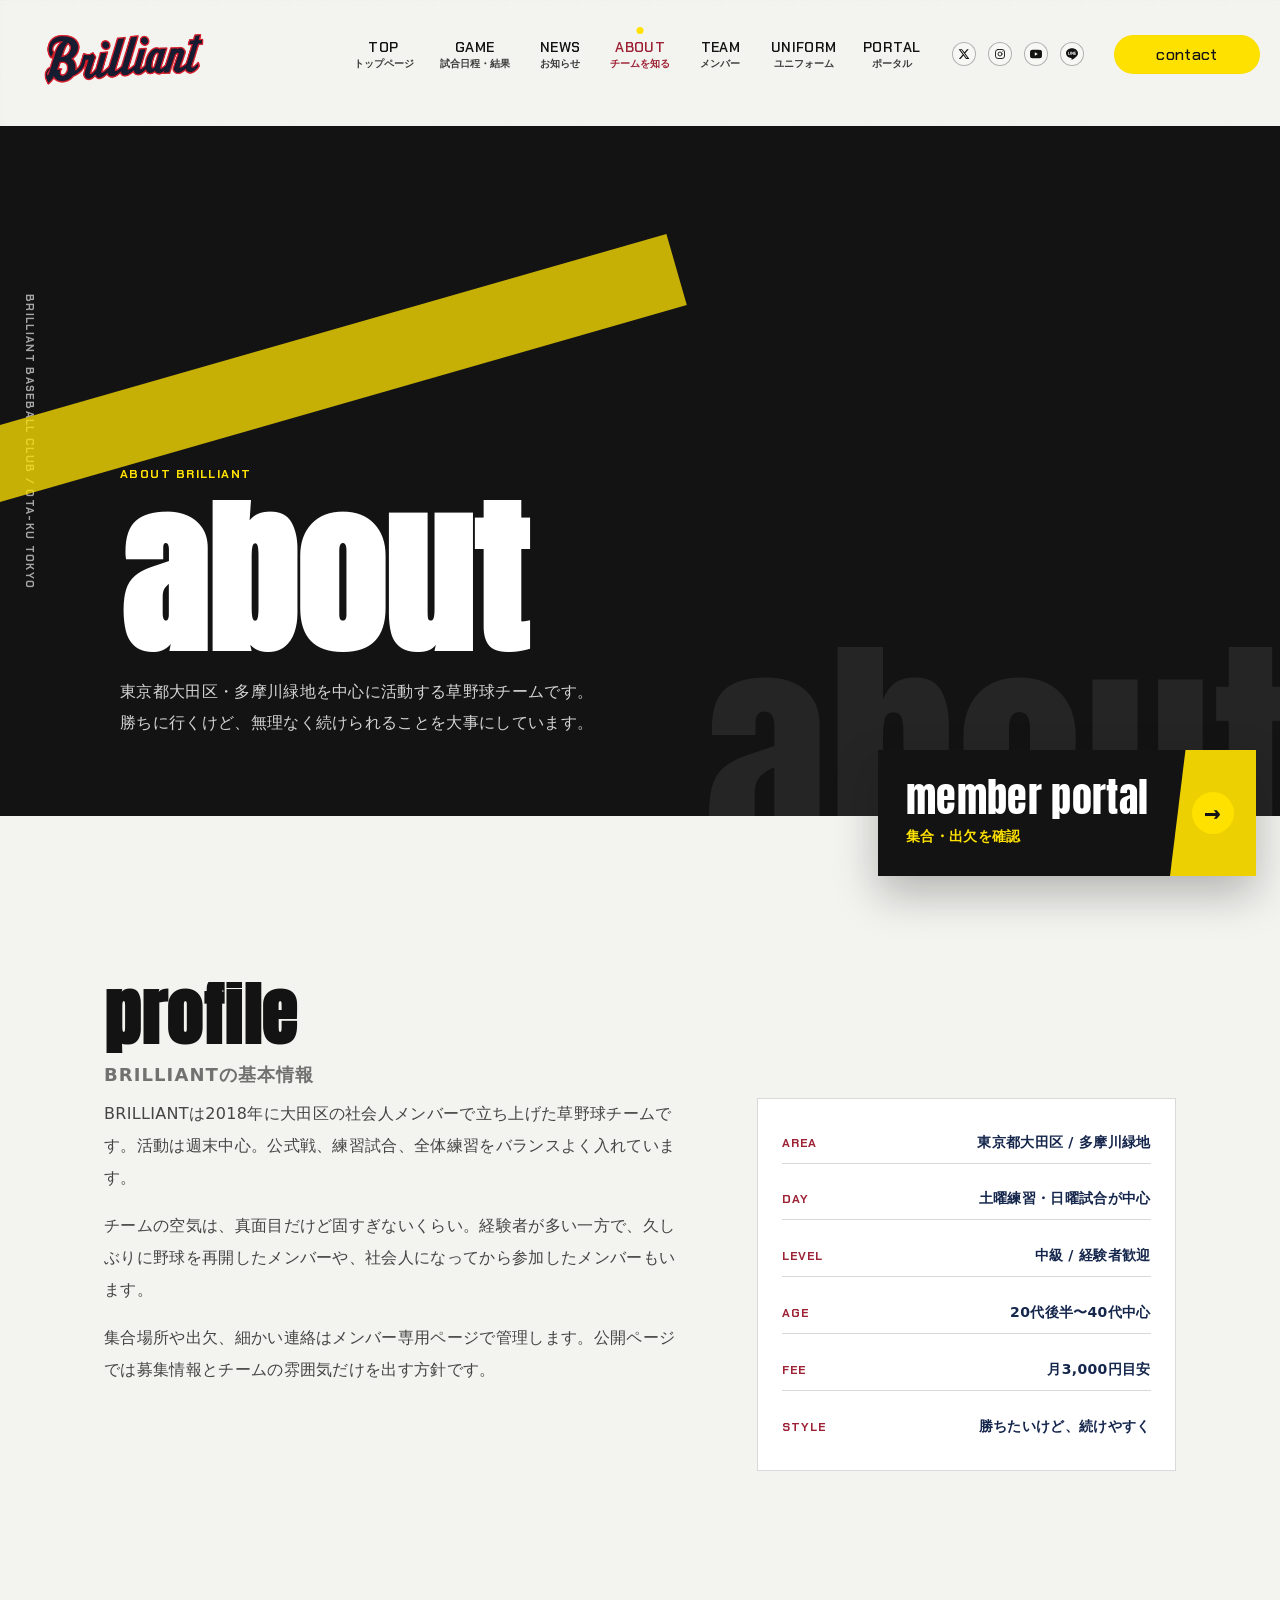
==== commit feda63ba: "TEAM導線とロースター紹介を追加" ====
--- a/about.html
+++ b/about.html
@@ -12,11 +12,11 @@
 <meta property="og:url" content="https://328ry.github.io/brilliant-baseball-club/about.html">
 <meta name="twitter:card" content="summary_large_image">
 <meta name="twitter:image" content="https://328ry.github.io/brilliant-baseball-club/images/ogp.webp?v=20260604-assets">
-<link rel="icon" href="images/favicon-transparent-192.webp?v=20260610-anim1" type="image/webp">
+<link rel="icon" href="images/favicon-transparent-192.webp?v=20260611-team-nav" type="image/webp">
 <link rel="preconnect" href="https://fonts.googleapis.com">
 <link rel="preconnect" href="https://fonts.gstatic.com" crossorigin>
 <link rel="stylesheet" href="https://fonts.googleapis.com/css2?family=Anton&family=Chakra+Petch:wght@400;500;600;700&display=swap">
-<link rel="stylesheet" href="style.css?v=20260610-anim1">
+<link rel="stylesheet" href="style.css?v=20260611-team-nav">
 <link rel="canonical" href="https://328ry.github.io/brilliant-baseball-club/about.html">
 <script type="application/ld+json">
 {
@@ -42,7 +42,7 @@
 <header class="site-header" data-header>
   <div class="site-header__inner">
     <a href="index.html" class="site-header__logo" aria-label="BRILLIANT ホームへ">
-      <img class="site-header__logo-img" src="images/source_20260604_uniform_assets/brilliant-script-logo-transparent-720.webp?v=20260610-anim1" alt="BRILLIANT">
+      <img class="site-header__logo-img" src="images/source_20260604_uniform_assets/brilliant-script-logo-transparent-720.webp?v=20260611-team-nav" alt="BRILLIANT">
     </a>
     <nav class="site-nav" data-nav>
       <ul class="site-nav__list">
@@ -50,6 +50,7 @@
         <li><a href="games.html" class="site-nav__link"><span>GAME</span><small>試合日程・結果</small></a></li>
         <li><a href="news.html" class="site-nav__link"><span>NEWS</span><small>お知らせ</small></a></li>
         <li><a href="about.html" class="site-nav__link is-current active"><span>ABOUT</span><small>チームを知る</small></a></li>
+        <li><a href="team.html" class="site-nav__link"><span>TEAM</span><small>メンバー</small></a></li>
         <li><a href="gallery.html" class="site-nav__link"><span>UNIFORM</span><small>ユニフォーム</small></a></li>
         <li><a href="member.html" class="site-nav__link"><span>PORTAL</span><small>ポータル</small></a></li>
         <li class="site-nav__mobile-contact"><a href="join.html" class="site-nav__link site-nav__link--cta"><span>CONTACT</span><small>お問い合わせ</small></a></li>
@@ -134,7 +135,7 @@
   <div class="container">
     <div class="site-footer__top">
       <div class="site-footer__brand">
-        <a href="index.html" class="site-footer__logo site-footer__logo--image" aria-label="BRILLIANT ホームへ"><img src="images/source_20260604_uniform_assets/brilliant-script-logo-transparent-720.webp?v=20260610-anim1" alt="BRILLIANT"></a>
+        <a href="index.html" class="site-footer__logo site-footer__logo--image" aria-label="BRILLIANT ホームへ"><img src="images/source_20260604_uniform_assets/brilliant-script-logo-transparent-720.webp?v=20260611-team-nav" alt="BRILLIANT"></a>
         <p class="site-footer__addr">東京都大田区・多摩川河川敷を本拠地とする草野球チーム<br>東京シニア野球連盟 大田支部所属</p>
         <ul class="site-footer__socials" aria-label="SNSリンク">
           <li><a href="join.html#contact" aria-label="X"><svg viewBox="0 0 24 24" fill="currentColor" aria-hidden="true"><path d="M18.244 2.25h3.308l-7.227 8.26 8.502 11.24H16.17l-5.214-6.817L4.99 21.75H1.68l7.73-8.835L1.254 2.25H8.08l4.713 6.231zm-1.161 17.52h1.833L7.084 4.126H5.117z"/></svg></a></li>
@@ -147,6 +148,7 @@
         <ul>
           <li><a href="index.html"><span>HOME</span><small>トップページ</small></a></li>
           <li><a href="about.html"><span>ABOUT</span><small>チームを知る</small></a></li>
+          <li><a href="team.html"><span>TEAM</span><small>メンバー</small></a></li>
           <li><a href="news.html"><span>NEWS</span><small>お知らせ</small></a></li>
           <li><a href="join.html"><span>JOIN</span><small>参加する</small></a></li>
           <li><a href="member.html"><span>PORTAL</span><small>ポータル</small></a></li>
@@ -159,6 +161,6 @@
     </div>
   </div>
 </footer>
-<script src="common.js?v=20260610-anim1" defer></script>
+<script src="common.js?v=20260611-team-nav" defer></script>
 </body>
 </html>
--- a/style.css
+++ b/style.css
@@ -3087,7 +3087,7 @@
 }
 
 body:has(.alvamos-home) .site-nav__list {
-  gap: 28px;
+  gap: clamp(18px, 1.8vw, 28px);
 }
 
 body:has(.alvamos-home) .site-nav__link {
@@ -3642,6 +3642,113 @@
 
 .av-pill--yellow {
   background: var(--av-yellow);
+}
+
+.av-team {
+  position: relative;
+  background: var(--av-paper);
+  overflow: hidden;
+}
+
+.av-team::before {
+  content: "roster";
+  position: absolute;
+  right: max(28px, 5vw);
+  top: 26px;
+  font-family: var(--ff-display);
+  font-size: clamp(88px, 14vw, 190px);
+  line-height: 0.8;
+  letter-spacing: 0;
+  color: rgba(19, 19, 19, 0.055);
+  pointer-events: none;
+}
+
+.av-team__grid {
+  position: relative;
+  z-index: 1;
+  display: grid;
+  grid-template-columns: minmax(0, 1.08fr) minmax(360px, 0.92fr);
+  gap: clamp(36px, 6vw, 86px);
+  align-items: center;
+}
+
+.av-team__image {
+  position: relative;
+  min-height: 520px;
+  overflow: hidden;
+  border-radius: var(--r-std);
+  background: var(--av-black);
+}
+
+.av-team__image::after {
+  content: "";
+  position: absolute;
+  inset: 0;
+  background:
+    linear-gradient(120deg, rgba(19, 19, 19, 0.05), rgba(19, 19, 19, 0.34)),
+    repeating-linear-gradient(135deg, rgba(255,255,255,0.16) 0 1px, transparent 1px 18px);
+  mix-blend-mode: multiply;
+  pointer-events: none;
+}
+
+.av-team__image img {
+  width: 100%;
+  height: 100%;
+  min-height: 520px;
+  object-fit: cover;
+  transform: translate3d(0, var(--av-parallax-y, 0px), 0) scale(1.04);
+}
+
+.av-team__body h2 {
+  font-family: var(--ff-display);
+  font-size: clamp(66px, 8.6vw, 132px);
+  line-height: 0.86;
+  letter-spacing: 0;
+  color: var(--av-black);
+  margin: 14px 0 28px;
+}
+
+.av-team__body p:not(.av-section-label) {
+  max-width: 560px;
+  font-size: 16px;
+  font-weight: 500;
+  line-height: 1.95;
+}
+
+.av-team__facts {
+  display: grid;
+  grid-template-columns: repeat(3, minmax(0, 1fr));
+  gap: 1px;
+  margin: 34px 0 6px;
+  background: var(--av-black);
+  border: 1px solid var(--av-black);
+  border-radius: var(--r-std);
+  overflow: hidden;
+}
+
+.av-team__facts li {
+  min-height: 96px;
+  padding: 18px;
+  display: grid;
+  align-content: center;
+  gap: 5px;
+  background: #fff;
+}
+
+.av-team__facts span {
+  font-family: var(--ff-tech);
+  font-size: 11px;
+  font-weight: 700;
+  color: rgba(19, 19, 19, 0.56);
+  text-transform: lowercase;
+}
+
+.av-team__facts b {
+  font-family: var(--ff-tech);
+  font-size: clamp(30px, 4vw, 44px);
+  line-height: 1;
+  letter-spacing: 0;
+  color: var(--av-black);
 }
 
 .av-interval {
@@ -4252,6 +4359,7 @@
   }
 
   .av-spirit__layout,
+  .av-team__grid,
   .av-news__layout,
   .av-news-row {
     grid-template-columns: 1fr;
@@ -4265,6 +4373,19 @@
     width: min(340px, 100%);
     height: 210px;
     margin-top: 0;
+  }
+
+  .av-team__grid {
+    gap: 42px;
+  }
+
+  .av-team__image,
+  .av-team__image img {
+    min-height: 360px;
+  }
+
+  .av-team__body h2 {
+    font-size: clamp(62px, 16vw, 104px);
   }
 
   .av-interval {
@@ -4356,6 +4477,40 @@
 
   .av-hero__copy p:last-child {
     font-size: 14px;
+  }
+
+  .av-team {
+    padding-block: 86px !important;
+  }
+
+  .av-team::before {
+    right: 12px;
+    top: 20px;
+    font-size: 82px;
+  }
+
+  .av-team__image,
+  .av-team__image img {
+    min-height: 280px;
+  }
+
+  .av-team__body h2 {
+    font-size: clamp(54px, 16vw, 70px);
+    line-height: 0.92;
+  }
+
+  .av-team__body p:not(.av-section-label) {
+    font-size: 14px;
+  }
+
+  .av-team__facts {
+    grid-template-columns: 1fr;
+  }
+
+  .av-team__facts li {
+    min-height: 76px;
+    grid-template-columns: 1fr auto;
+    align-items: center;
   }
 
   .av-ticket {
@@ -4537,7 +4692,7 @@
 }
 
 body:has(.av-subpage) .site-nav__list {
-  gap: 28px;
+  gap: clamp(18px, 1.8vw, 28px);
 }
 
 body:has(.av-subpage) .site-nav__link {
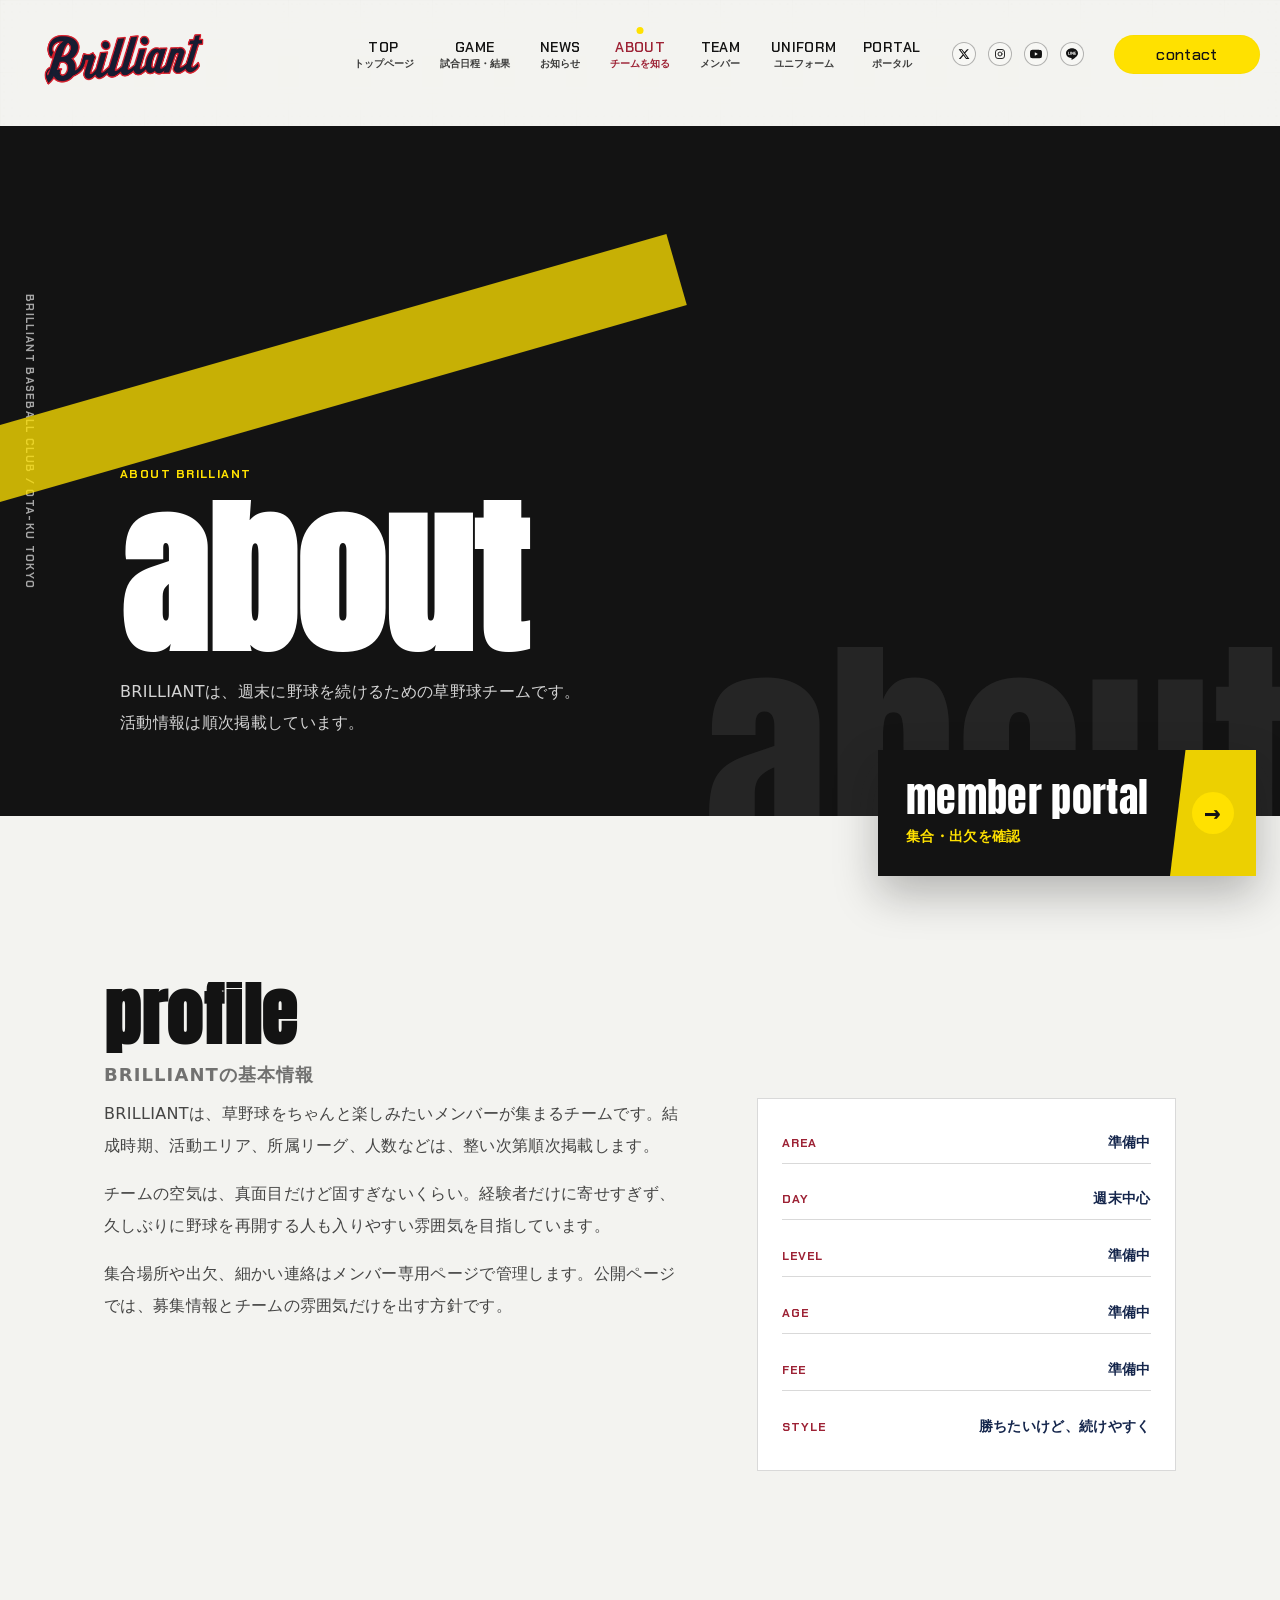
==== commit eee40a50: "未確認の仮情報を実情報待ちの表記へ差し替え - 架空の選手名18名・会費・練習日・SNSアカウント・活動地域・所属リーグ・創設年を削除し「準備中/確認中」表記へ - 構造化データ(JSON-LD)から" ====
--- a/about.html
+++ b/about.html
@@ -4,19 +4,19 @@
 <meta charset="UTF-8">
 <meta name="viewport" content="width=device-width, initial-scale=1.0">
 <title>ABOUT | BRILLIANT チーム紹介</title>
-<meta name="description" content="BRILLIANTの活動エリア、レベル感、雰囲気、参加頻度、会費。">
+<meta name="description" content="草野球チームBRILLIANTの紹介。活動情報や募集情報は順次掲載します。">
 <meta property="og:title" content="ABOUT | BRILLIANT チーム紹介">
-<meta property="og:description" content="東京都大田区を拠点に活動する草野球チームBRILLIANTの紹介。">
-<meta property="og:image" content="https://328ry.github.io/brilliant-baseball-club/images/ogp.webp?v=20260604-assets">
+<meta property="og:description" content="草野球チームBRILLIANTの紹介。">
+<meta property="og:image" content="https://328ry.github.io/brilliant-baseball-club/images/ogp.webp">
 <meta property="og:type" content="website">
 <meta property="og:url" content="https://328ry.github.io/brilliant-baseball-club/about.html">
 <meta name="twitter:card" content="summary_large_image">
-<meta name="twitter:image" content="https://328ry.github.io/brilliant-baseball-club/images/ogp.webp?v=20260604-assets">
-<link rel="icon" href="images/favicon-transparent-192.webp?v=20260611-team-nav" type="image/webp">
+<meta name="twitter:image" content="https://328ry.github.io/brilliant-baseball-club/images/ogp.webp">
+<link rel="icon" href="images/favicon-transparent-192.webp" type="image/webp">
 <link rel="preconnect" href="https://fonts.googleapis.com">
 <link rel="preconnect" href="https://fonts.gstatic.com" crossorigin>
 <link rel="stylesheet" href="https://fonts.googleapis.com/css2?family=Anton&family=Chakra+Petch:wght@400;500;600;700&display=swap">
-<link rel="stylesheet" href="style.css?v=20260611-team-nav">
+<link rel="stylesheet" href="style.css">
 <link rel="canonical" href="https://328ry.github.io/brilliant-baseball-club/about.html">
 <script type="application/ld+json">
 {
@@ -24,15 +24,7 @@
   "@type": "SportsTeam",
   "name": "BRILLIANT",
   "alternateName": "BRILLIANT Baseball Club",
-  "sport": "Baseball",
-  "foundingDate": "2018",
-  "areaServed": "東京都大田区",
-  "location": {
-    "@type": "Place",
-    "name": "多摩川緑地",
-    "address": { "@type": "PostalAddress", "addressRegion": "東京都", "addressLocality": "大田区", "addressCountry": "JP" }
-  },
-  "memberOf": { "@type": "SportsOrganization", "name": "東京シニア野球連盟 大田支部" }
+  "sport": "Baseball"
 }
 </script>
 </head>
@@ -42,7 +34,7 @@
 <header class="site-header" data-header>
   <div class="site-header__inner">
     <a href="index.html" class="site-header__logo" aria-label="BRILLIANT ホームへ">
-      <img class="site-header__logo-img" src="images/source_20260604_uniform_assets/brilliant-script-logo-transparent-720.webp?v=20260611-team-nav" alt="BRILLIANT">
+      <img class="site-header__logo-img" src="images/source_20260604_uniform_assets/brilliant-script-logo-transparent-720.webp" alt="BRILLIANT">
     </a>
     <nav class="site-nav" data-nav>
       <ul class="site-nav__list">
@@ -88,7 +80,7 @@
   <div class="page-hero__inner">
     <p class="page-hero__eyebrow">ABOUT BRILLIANT</p>
     <h1 class="page-hero__title">about</h1>
-    <p class="page-hero__lead">東京都大田区・多摩川緑地を中心に活動する草野球チームです。<br>勝ちに行くけど、無理なく続けられることを大事にしています。</p>
+    <p class="page-hero__lead">BRILLIANTは、週末に野球を続けるための草野球チームです。<br>活動情報は順次掲載しています。</p>
   </div>
 </section>
 
@@ -100,16 +92,16 @@
     </div>
     <div class="team-story__grid">
       <div class="team-story__text">
-        <p>BRILLIANTは2018年に大田区の社会人メンバーで立ち上げた草野球チームです。活動は週末中心。公式戦、練習試合、全体練習をバランスよく入れています。</p>
-        <p>チームの空気は、真面目だけど固すぎないくらい。経験者が多い一方で、久しぶりに野球を再開したメンバーや、社会人になってから参加したメンバーもいます。</p>
-        <p>集合場所や出欠、細かい連絡はメンバー専用ページで管理します。公開ページでは募集情報とチームの雰囲気だけを出す方針です。</p>
+        <p>BRILLIANTは、草野球をちゃんと楽しみたいメンバーが集まるチームです。結成時期、活動エリア、所属リーグ、人数などは、整い次第順次掲載します。</p>
+        <p>チームの空気は、真面目だけど固すぎないくらい。経験者だけに寄せすぎず、久しぶりに野球を再開する人も入りやすい雰囲気を目指しています。</p>
+        <p>集合場所や出欠、細かい連絡はメンバー専用ページで管理します。公開ページでは、募集情報とチームの雰囲気だけを出す方針です。</p>
       </div>
       <ul class="team-story__facts">
-        <li><span>AREA</span><b>東京都大田区 / 多摩川緑地</b></li>
-        <li><span>DAY</span><b>土曜練習・日曜試合が中心</b></li>
-        <li><span>LEVEL</span><b>中級 / 経験者歓迎</b></li>
-        <li><span>AGE</span><b>20代後半〜40代中心</b></li>
-        <li><span>FEE</span><b>月3,000円目安</b></li>
+        <li><span>AREA</span><b>準備中</b></li>
+        <li><span>DAY</span><b>週末中心</b></li>
+        <li><span>LEVEL</span><b>準備中</b></li>
+        <li><span>AGE</span><b>準備中</b></li>
+        <li><span>FEE</span><b>準備中</b></li>
         <li><span>STYLE</span><b>勝ちたいけど、続けやすく</b></li>
       </ul>
     </div>
@@ -135,8 +127,8 @@
   <div class="container">
     <div class="site-footer__top">
       <div class="site-footer__brand">
-        <a href="index.html" class="site-footer__logo site-footer__logo--image" aria-label="BRILLIANT ホームへ"><img src="images/source_20260604_uniform_assets/brilliant-script-logo-transparent-720.webp?v=20260611-team-nav" alt="BRILLIANT"></a>
-        <p class="site-footer__addr">東京都大田区・多摩川河川敷を本拠地とする草野球チーム<br>東京シニア野球連盟 大田支部所属</p>
+        <a href="index.html" class="site-footer__logo site-footer__logo--image" aria-label="BRILLIANT ホームへ"><img src="images/source_20260604_uniform_assets/brilliant-script-logo-transparent-720.webp" alt="BRILLIANT"></a>
+        <p class="site-footer__addr">草野球チーム BRILLIANT Baseball Club<br>活動エリア・所属リーグは順次公開予定</p>
         <ul class="site-footer__socials" aria-label="SNSリンク">
           <li><a href="join.html#contact" aria-label="X"><svg viewBox="0 0 24 24" fill="currentColor" aria-hidden="true"><path d="M18.244 2.25h3.308l-7.227 8.26 8.502 11.24H16.17l-5.214-6.817L4.99 21.75H1.68l7.73-8.835L1.254 2.25H8.08l4.713 6.231zm-1.161 17.52h1.833L7.084 4.126H5.117z"/></svg></a></li>
           <li><a href="join.html#contact" aria-label="Instagram"><svg viewBox="0 0 24 24" fill="none" stroke="currentColor" stroke-width="1.8" stroke-linecap="round" stroke-linejoin="round" aria-hidden="true"><rect x="3" y="3" width="18" height="18" rx="5"/><circle cx="12" cy="12" r="4"/><circle cx="17.5" cy="6.5" r="0.9" fill="currentColor" stroke="none"/></svg></a></li>
@@ -157,10 +149,10 @@
     </div>
     <div class="site-footer__bottom">
       <p>&copy; 2026 BRILLIANT Baseball Club. All Rights Reserved.</p>
-      <p class="site-footer__est">EST. 2018 / OTA-KU TOKYO</p>
+      <p class="site-footer__est">BRILLIANT BASEBALL CLUB</p>
     </div>
   </div>
 </footer>
-<script src="common.js?v=20260611-team-nav" defer></script>
+<script src="common.js" defer></script>
 </body>
 </html>
--- a/style.css
+++ b/style.css
@@ -722,6 +722,7 @@
 .badge--draw { background: var(--strikeline); color: var(--night); }
 .badge--scheduled { background: var(--turf-shadow); color: var(--dugout); border: 1px solid var(--strikeline); }
 .badge--game { background: var(--field-navy); color: var(--chalk); }
+.badge--news { background: var(--field-navy); color: var(--chalk); }
 .badge--practice { background: var(--turf-shadow); color: var(--field-navy); border: 1px solid var(--strikeline); }
 .badge--event { background: var(--leather); color: var(--chalk); }
 
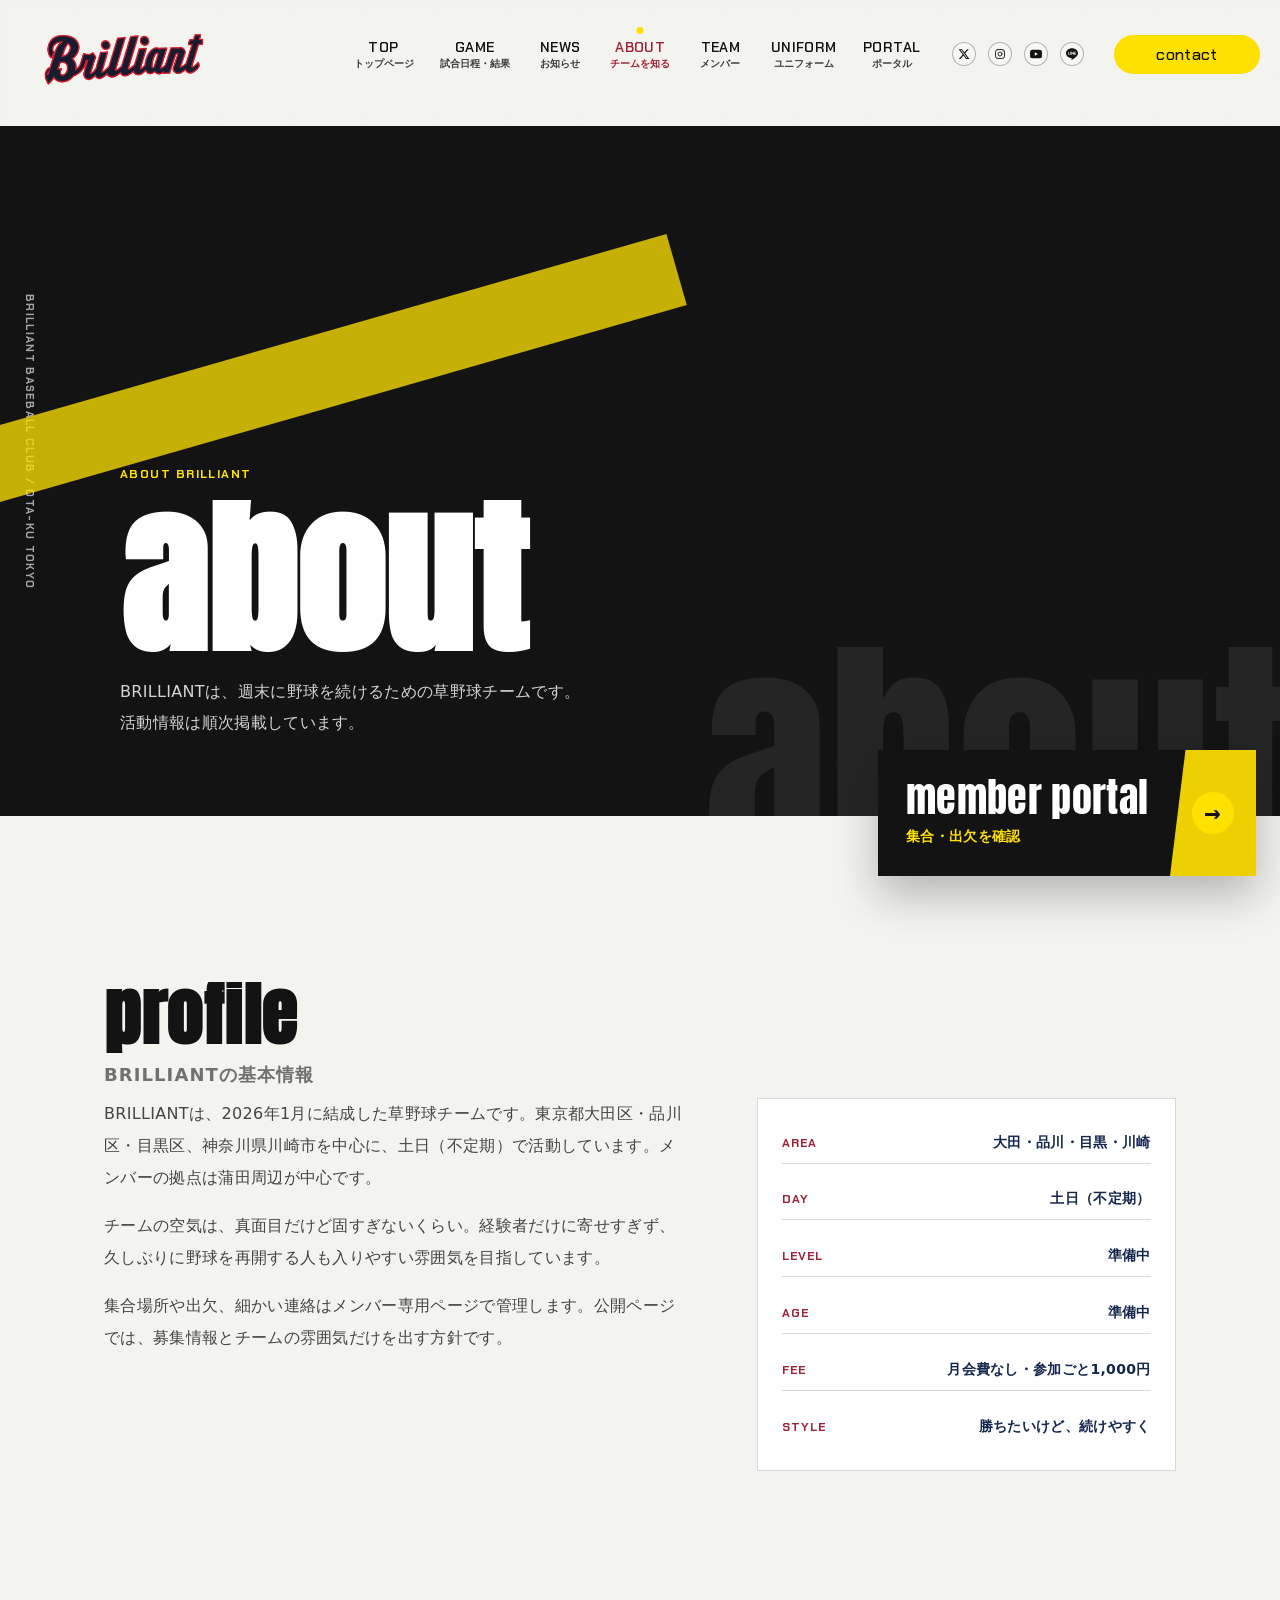
==== commit 99e47e51: "代表ヒアリング結果を反映（基本情報確定・紹介制へ切替） - 活動エリア: 東京都大田区・品川区・目黒区・神奈川県川崎市（拠点=蒲田周辺） - 結成: 2026年1月 / 活動日: 土日（不定期） - " ====
--- a/about.html
+++ b/about.html
@@ -24,7 +24,9 @@
   "@type": "SportsTeam",
   "name": "BRILLIANT",
   "alternateName": "BRILLIANT Baseball Club",
-  "sport": "Baseball"
+  "sport": "Baseball",
+  "foundingDate": "2026-01",
+  "areaServed": ["東京都大田区", "東京都品川区", "東京都目黒区", "神奈川県川崎市"]
 }
 </script>
 </head>
@@ -92,16 +94,16 @@
     </div>
     <div class="team-story__grid">
       <div class="team-story__text">
-        <p>BRILLIANTは、草野球をちゃんと楽しみたいメンバーが集まるチームです。結成時期、活動エリア、所属リーグ、人数などは、整い次第順次掲載します。</p>
+        <p>BRILLIANTは、2026年1月に結成した草野球チームです。東京都大田区・品川区・目黒区、神奈川県川崎市を中心に、土日（不定期）で活動しています。メンバーの拠点は蒲田周辺が中心です。</p>
         <p>チームの空気は、真面目だけど固すぎないくらい。経験者だけに寄せすぎず、久しぶりに野球を再開する人も入りやすい雰囲気を目指しています。</p>
         <p>集合場所や出欠、細かい連絡はメンバー専用ページで管理します。公開ページでは、募集情報とチームの雰囲気だけを出す方針です。</p>
       </div>
       <ul class="team-story__facts">
-        <li><span>AREA</span><b>準備中</b></li>
-        <li><span>DAY</span><b>週末中心</b></li>
+        <li><span>AREA</span><b>大田・品川・目黒・川崎</b></li>
+        <li><span>DAY</span><b>土日（不定期）</b></li>
         <li><span>LEVEL</span><b>準備中</b></li>
         <li><span>AGE</span><b>準備中</b></li>
-        <li><span>FEE</span><b>準備中</b></li>
+        <li><span>FEE</span><b>月会費なし・参加ごと1,000円</b></li>
         <li><span>STYLE</span><b>勝ちたいけど、続けやすく</b></li>
       </ul>
     </div>
@@ -128,7 +130,7 @@
     <div class="site-footer__top">
       <div class="site-footer__brand">
         <a href="index.html" class="site-footer__logo site-footer__logo--image" aria-label="BRILLIANT ホームへ"><img src="images/source_20260604_uniform_assets/brilliant-script-logo-transparent-720.webp" alt="BRILLIANT"></a>
-        <p class="site-footer__addr">草野球チーム BRILLIANT Baseball Club<br>活動エリア・所属リーグは順次公開予定</p>
+        <p class="site-footer__addr">草野球チーム BRILLIANT Baseball Club<br>東京都大田区・品川区・目黒区、神奈川県川崎市で活動</p>
         <ul class="site-footer__socials" aria-label="SNSリンク">
           <li><a href="join.html#contact" aria-label="X"><svg viewBox="0 0 24 24" fill="currentColor" aria-hidden="true"><path d="M18.244 2.25h3.308l-7.227 8.26 8.502 11.24H16.17l-5.214-6.817L4.99 21.75H1.68l7.73-8.835L1.254 2.25H8.08l4.713 6.231zm-1.161 17.52h1.833L7.084 4.126H5.117z"/></svg></a></li>
           <li><a href="join.html#contact" aria-label="Instagram"><svg viewBox="0 0 24 24" fill="none" stroke="currentColor" stroke-width="1.8" stroke-linecap="round" stroke-linejoin="round" aria-hidden="true"><rect x="3" y="3" width="18" height="18" rx="5"/><circle cx="12" cy="12" r="4"/><circle cx="17.5" cy="6.5" r="0.9" fill="currentColor" stroke="none"/></svg></a></li>
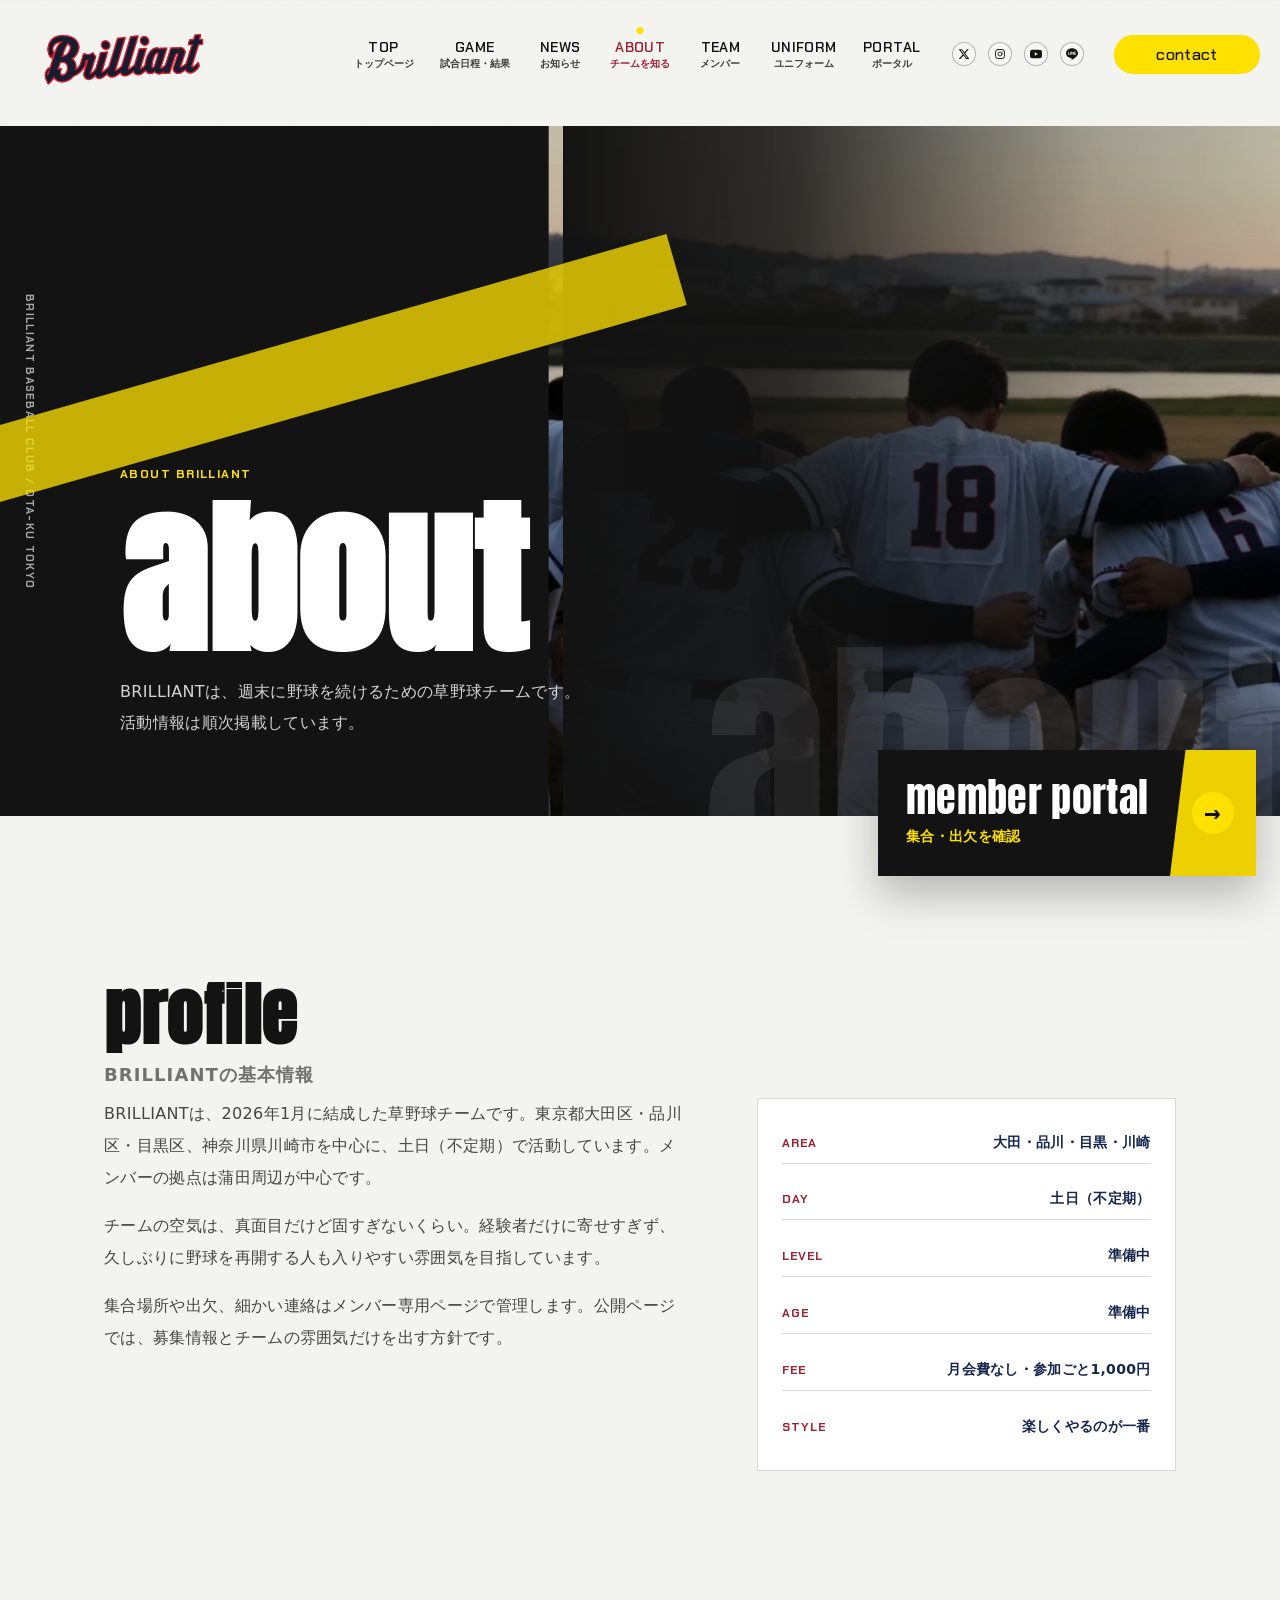
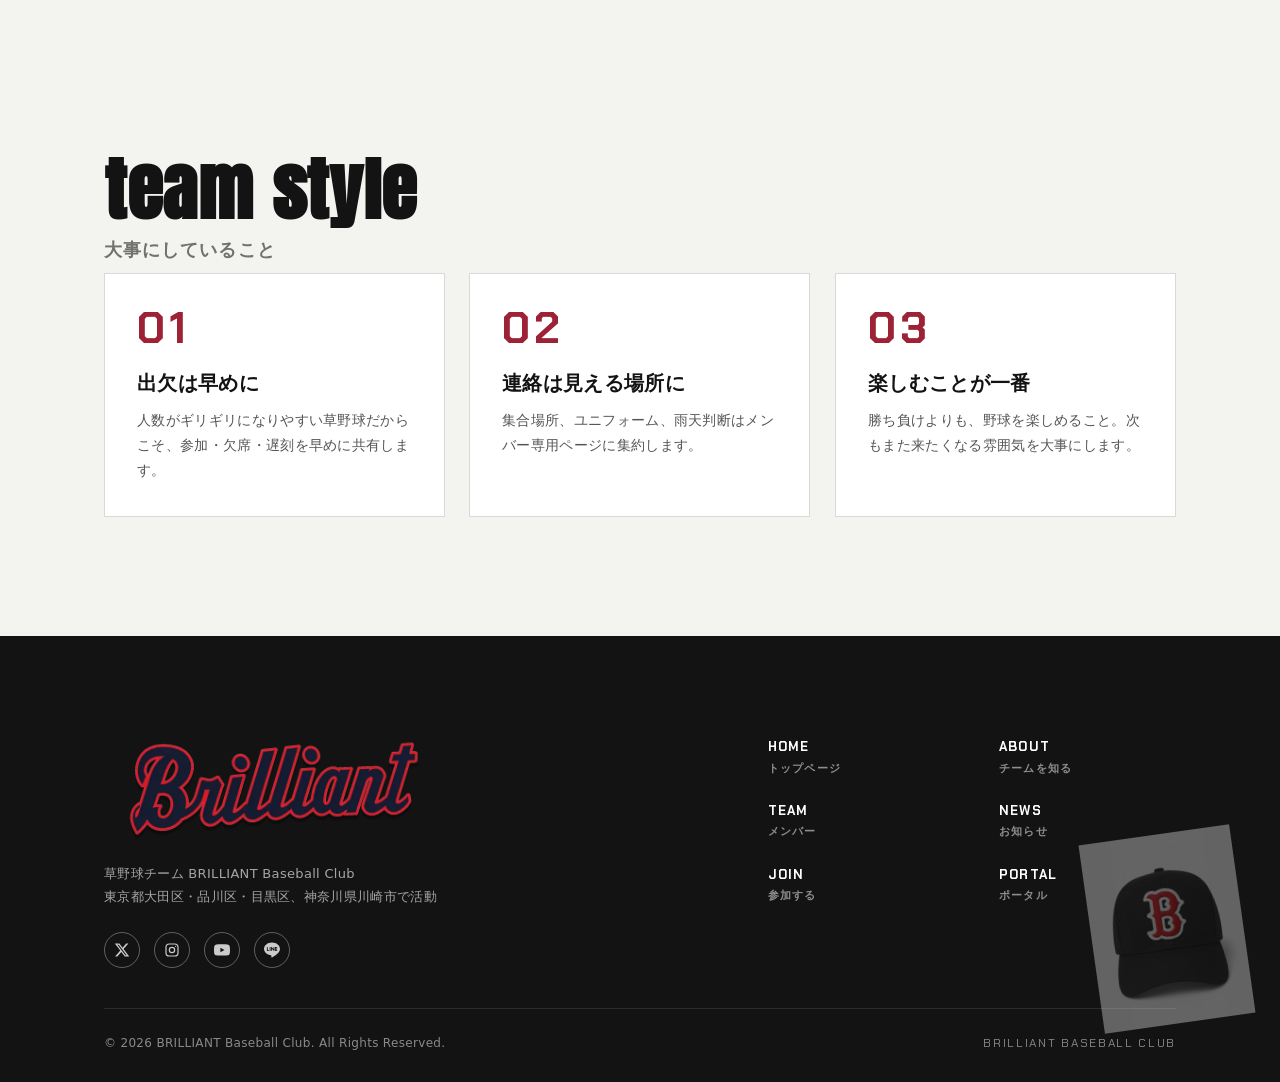
==== commit 92f9b8aa: "チームスタイルの文言を『楽しくやるのが一番』トーンへ調整（代表フィードバック） Co-Authored-By: Claude Fable 5 <noreply@anthropic.com>" ====
--- a/about.html
+++ b/about.html
@@ -104,7 +104,7 @@
         <li><span>LEVEL</span><b>準備中</b></li>
         <li><span>AGE</span><b>準備中</b></li>
         <li><span>FEE</span><b>月会費なし・参加ごと1,000円</b></li>
-        <li><span>STYLE</span><b>勝ちたいけど、続けやすく</b></li>
+        <li><span>STYLE</span><b>楽しくやるのが一番</b></li>
       </ul>
     </div>
   </div>
@@ -119,7 +119,7 @@
     <ul class="value-grid">
       <li><span>01</span><h3>出欠は早めに</h3><p>人数がギリギリになりやすい草野球だからこそ、参加・欠席・遅刻を早めに共有します。</p></li>
       <li><span>02</span><h3>連絡は見える場所に</h3><p>集合場所、ユニフォーム、雨天判断はメンバー専用ページに集約します。</p></li>
-      <li><span>03</span><h3>勝ち負けを引きずりすぎない</h3><p>反省はする。でも次の週にまた来やすい雰囲気を大事にします。</p></li>
+      <li><span>03</span><h3>楽しむことが一番</h3><p>勝ち負けよりも、野球を楽しめること。次もまた来たくなる雰囲気を大事にします。</p></li>
     </ul>
   </div>
 </section>
